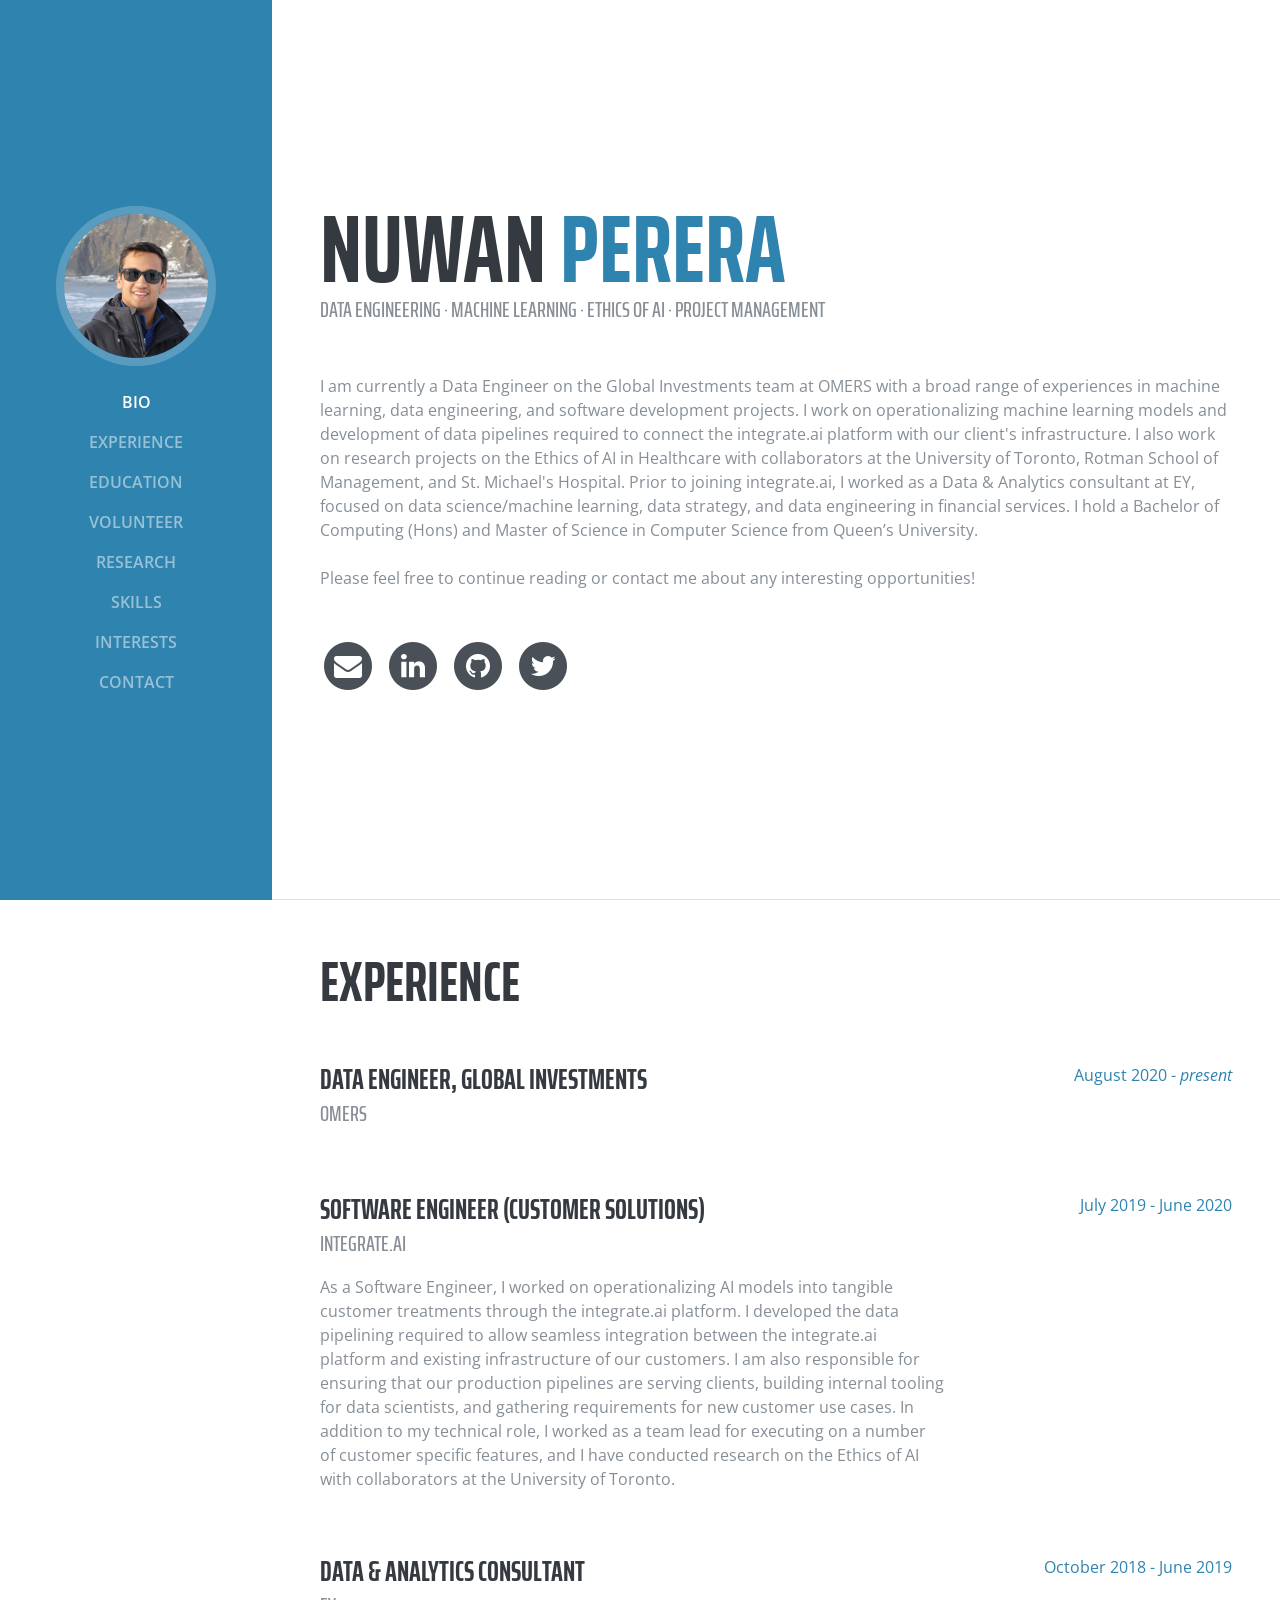
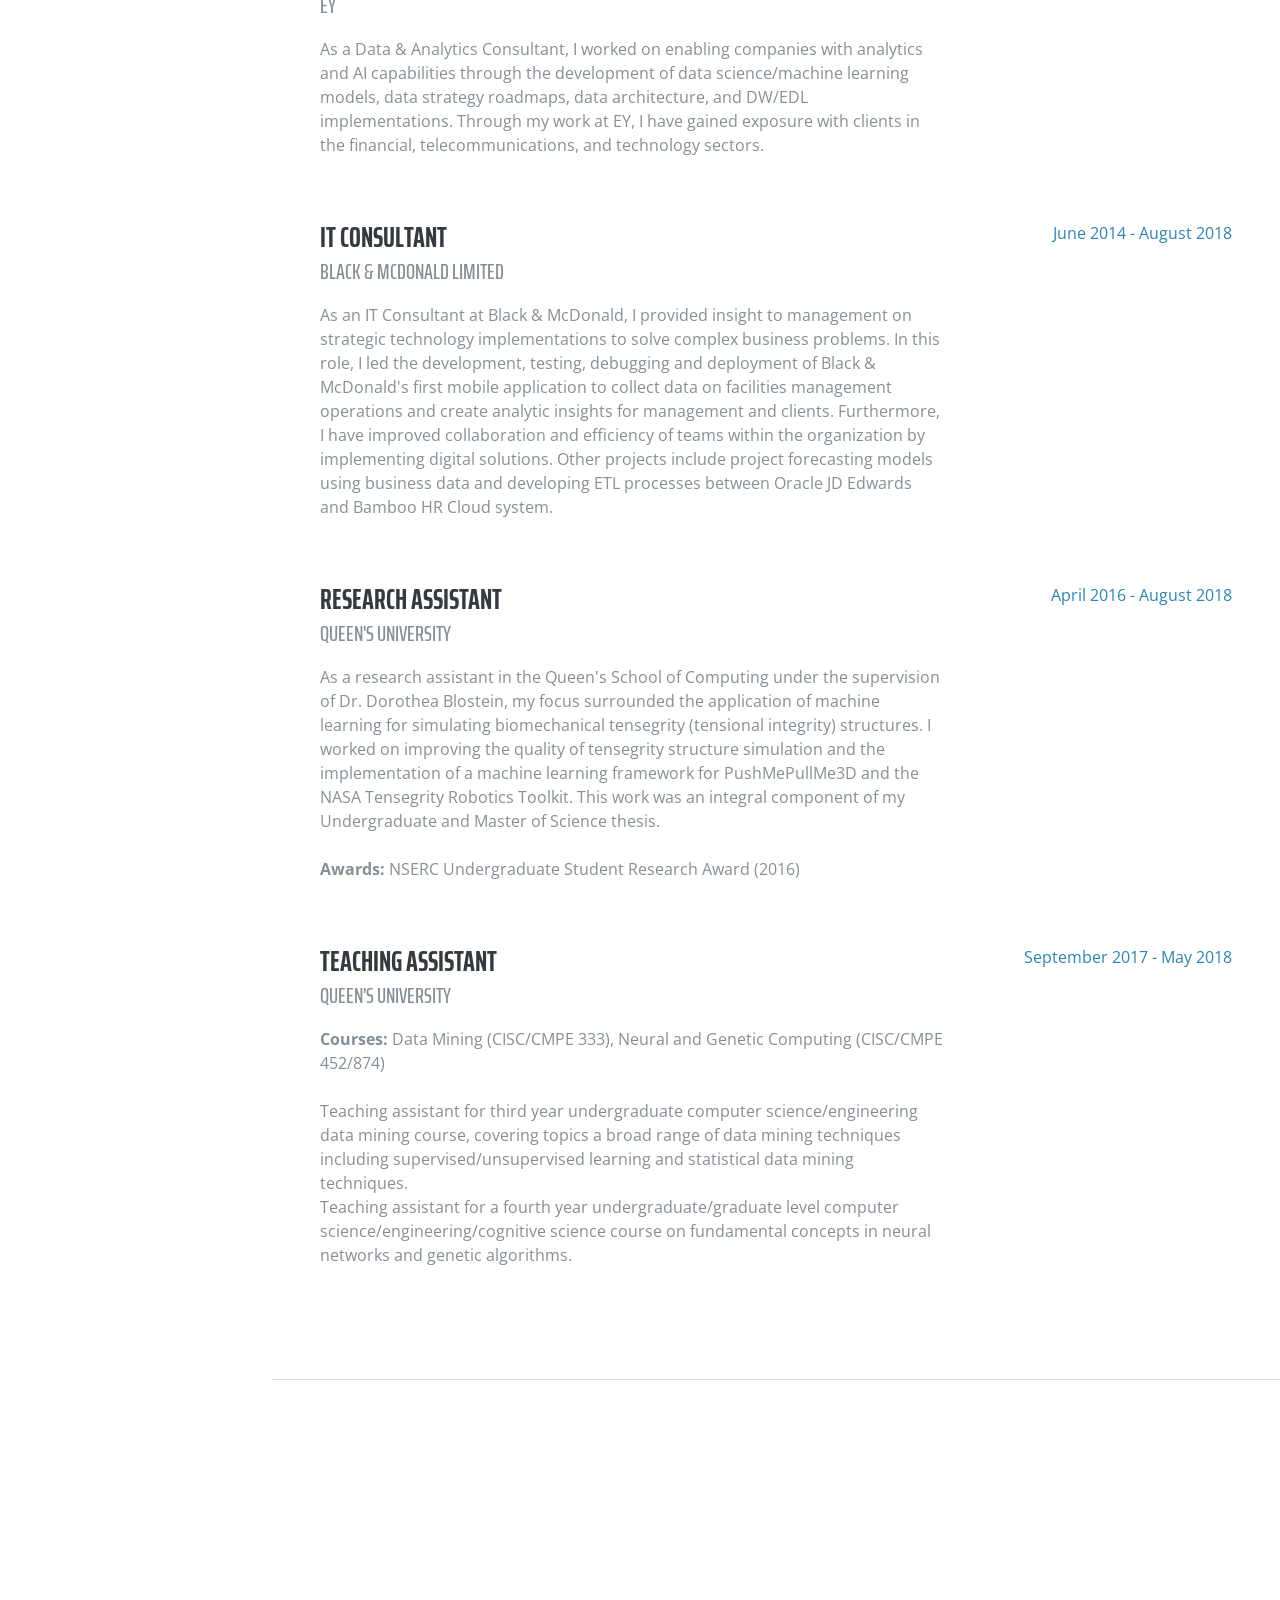
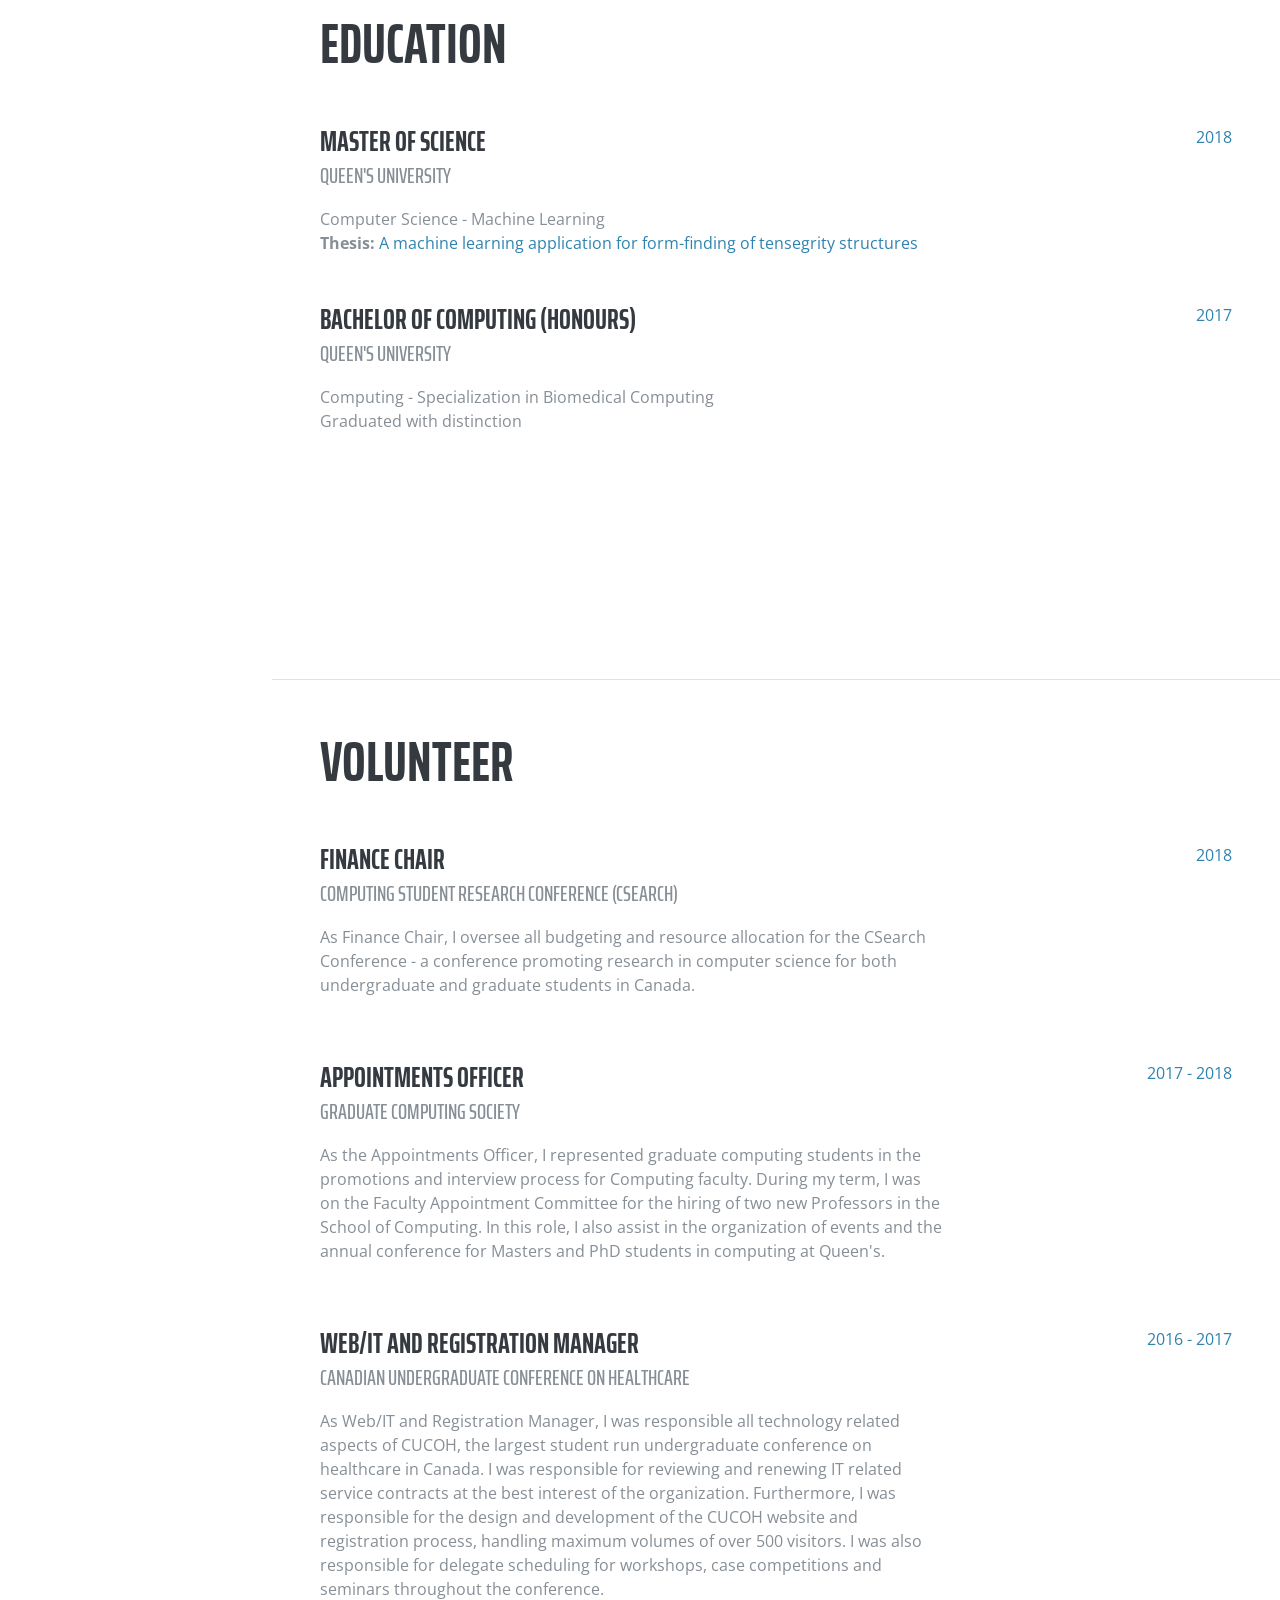
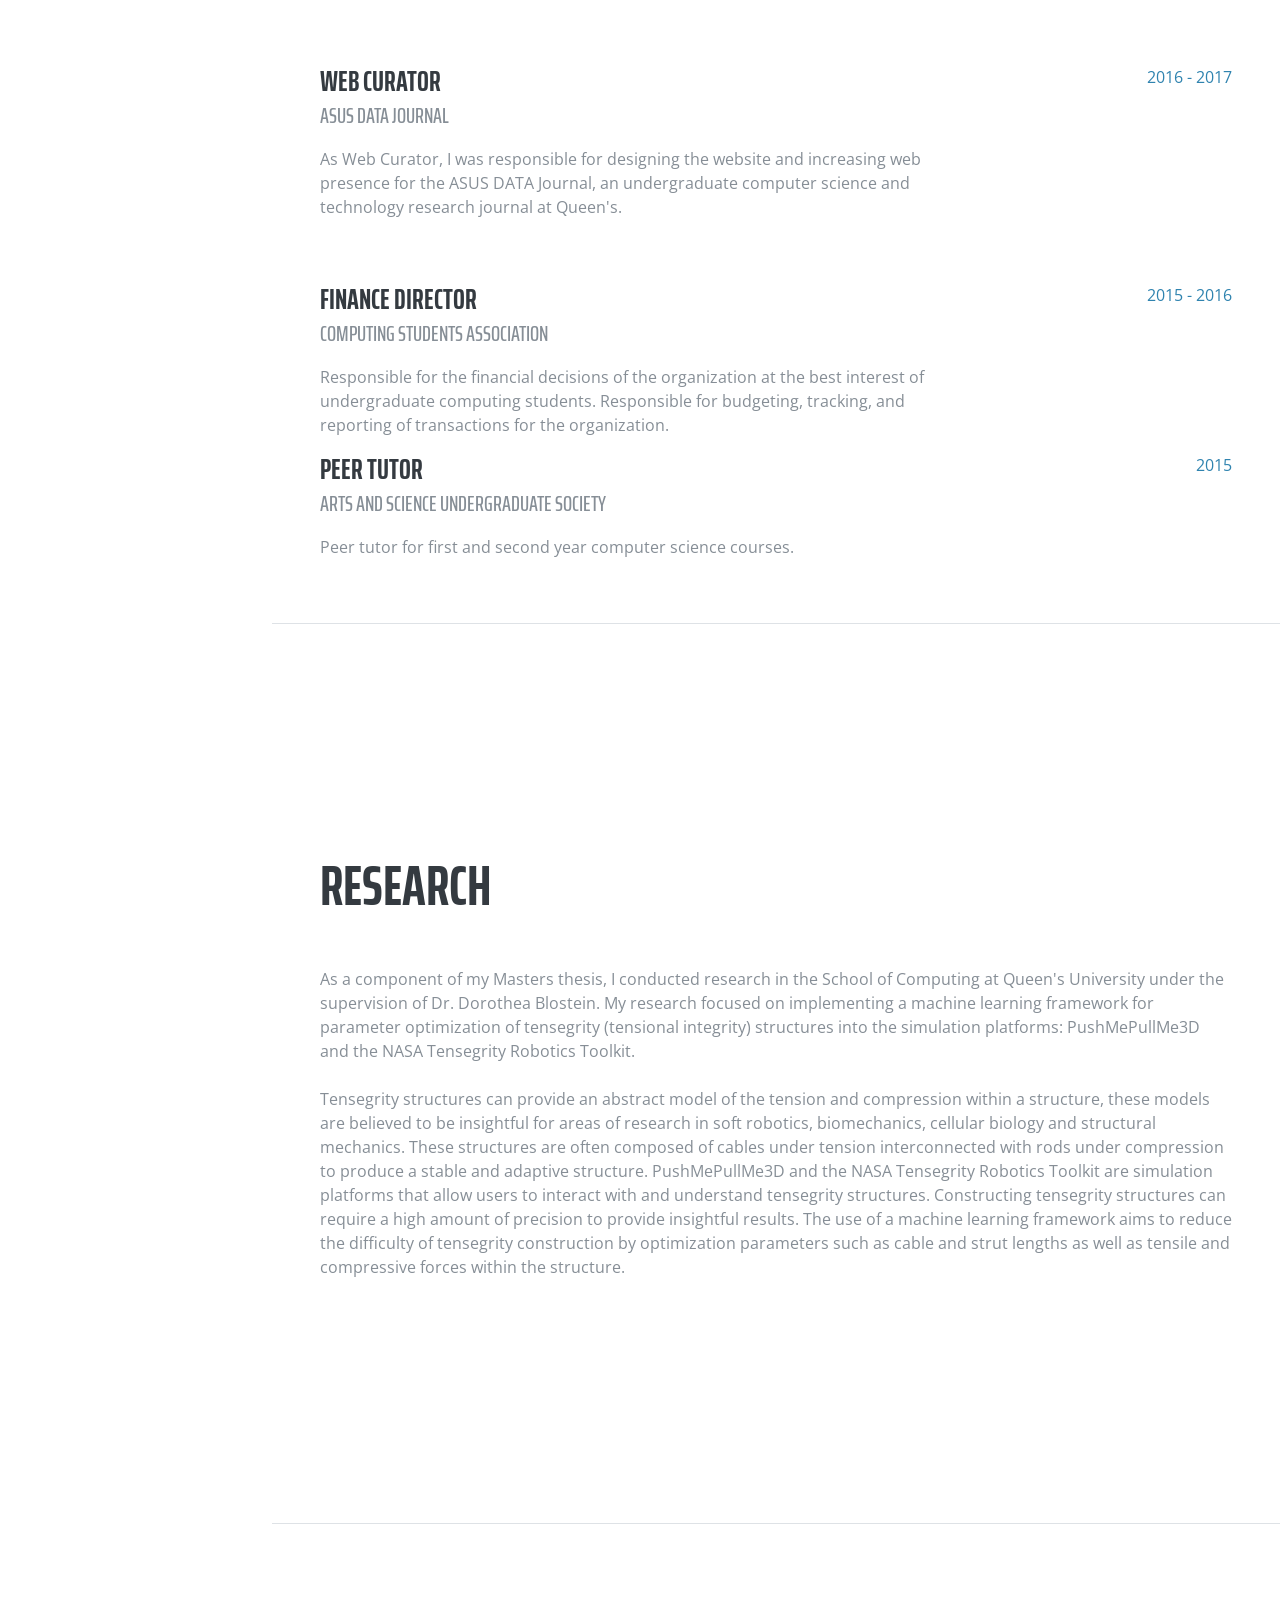
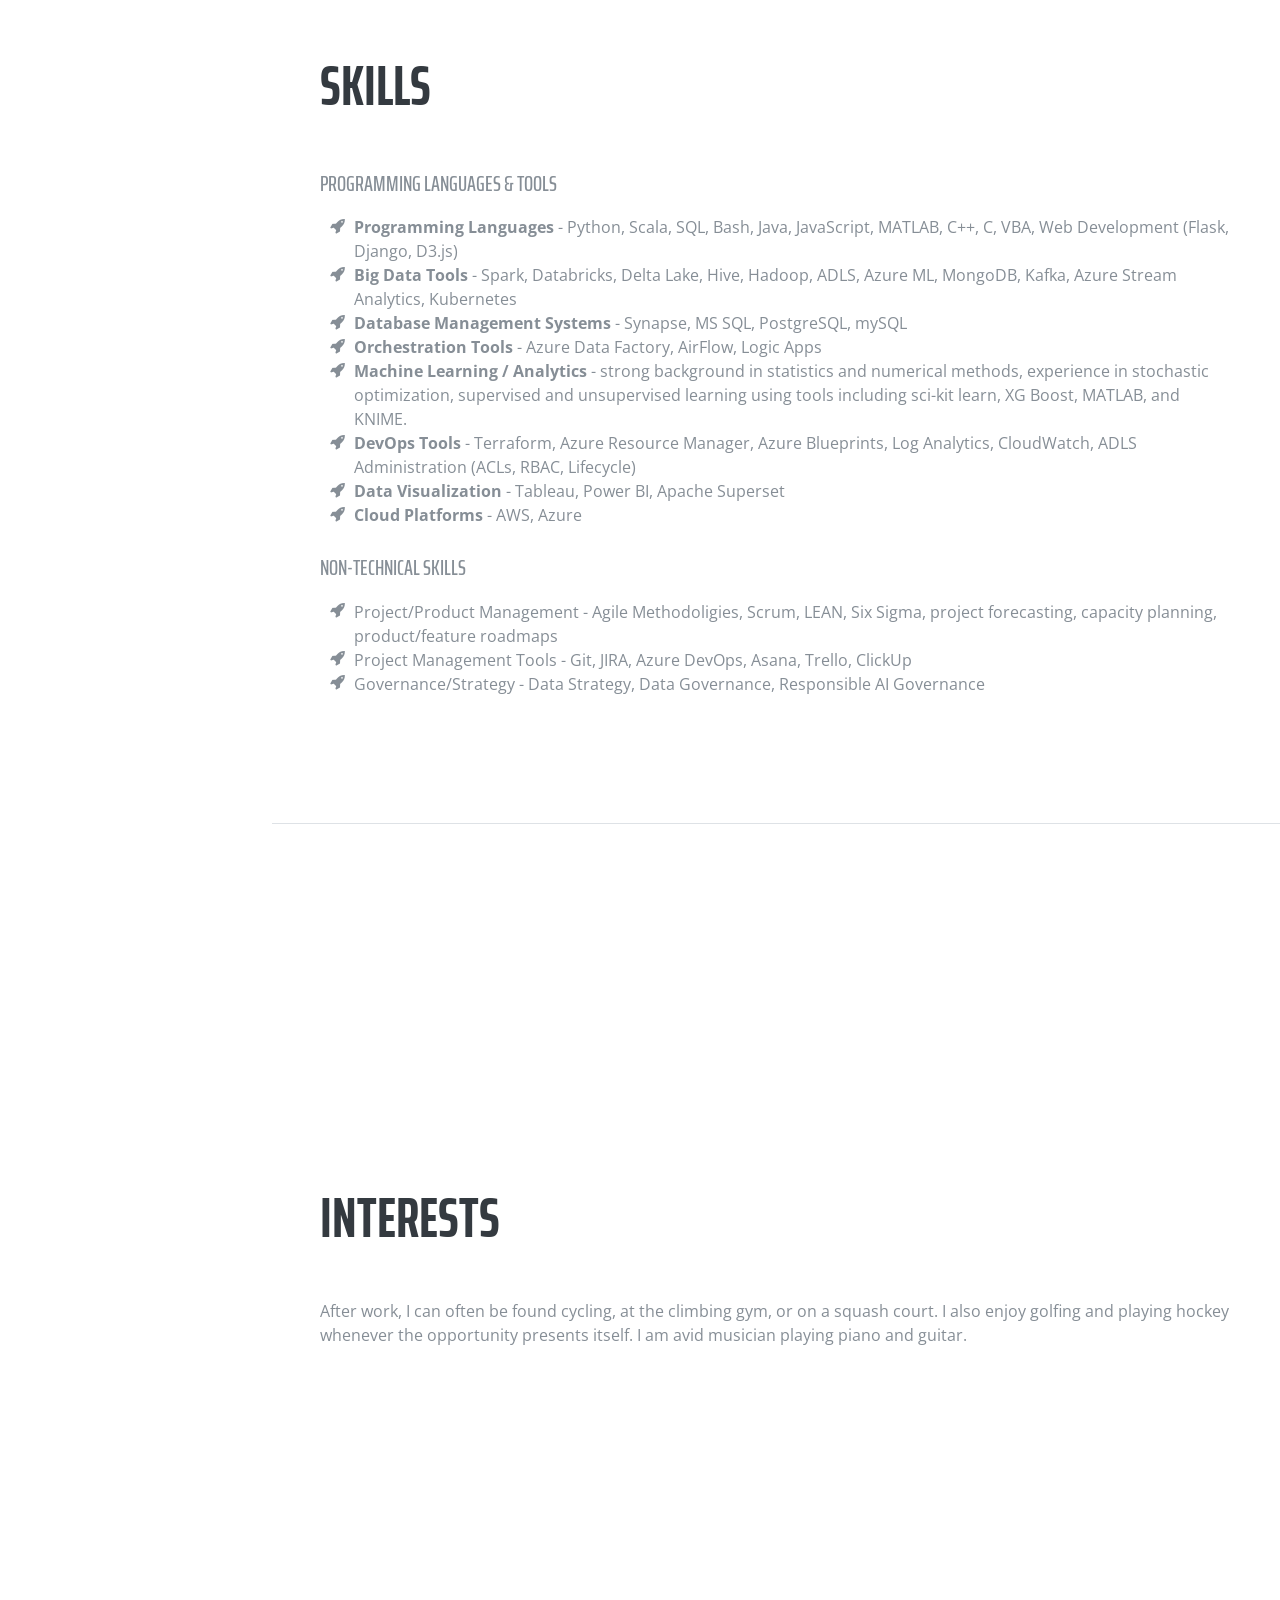
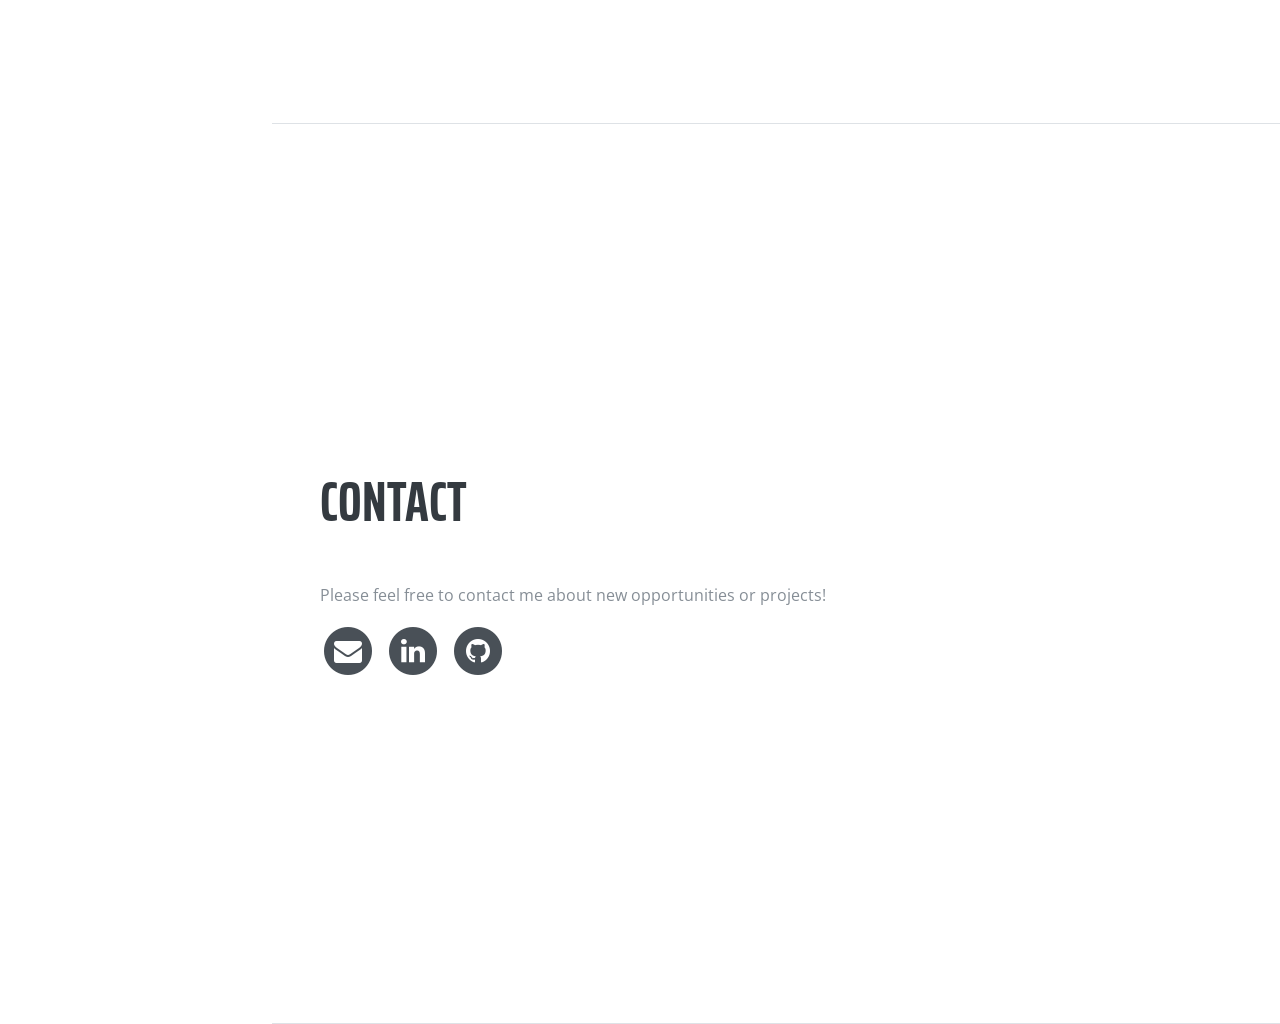
==== index.html @ 545b98fb "Refresh" ====
<!DOCTYPE html>
<html lang="en">

  <head>

    <meta charset="utf-8">
    <meta name="viewport" content="width=device-width, initial-scale=1, shrink-to-fit=no">
    <meta name="description" content="">
    <meta name="author" content="">

    <title>Nuwan Perera</title>

    <!-- Bootstrap core CSS -->
    <link href="vendor/bootstrap/css/bootstrap.min.css" rel="stylesheet">

    <!-- Custom fonts for this template -->
    <link href="https://fonts.googleapis.com/css?family=Saira+Extra+Condensed:100,200,300,400,500,600,700,800,900" rel="stylesheet">
    <link href="https://fonts.googleapis.com/css?family=Open+Sans:300,300i,400,400i,600,600i,700,700i,800,800i" rel="stylesheet">
    <link href="vendor/font-awesome/css/font-awesome.min.css" rel="stylesheet">
    <link href="vendor/devicons/css/devicons.min.css" rel="stylesheet">
    <link href="vendor/simple-line-icons/css/simple-line-icons.css" rel="stylesheet">

    <!-- Custom styles for this template -->
    <link href="css/resume.min.css" rel="stylesheet">

  </head>

  <body id="page-top">

    <nav class="navbar navbar-expand-lg navbar-dark bg-primary fixed-top" id="sideNav">
      <a class="navbar-brand js-scroll-trigger" href="#page-top">
        <span class="d-block d-lg-none">Nuwan Perera</span>
        <span class="d-none d-lg-block">
          <img class="img-fluid img-profile rounded-circle mx-auto mb-2" src="img/profile.jpg" alt="">
        </span>
      </a>
      <button class="navbar-toggler" type="button" data-toggle="collapse" data-target="#navbarSupportedContent" aria-controls="navbarSupportedContent" aria-expanded="false" aria-label="Toggle navigation">
        <span class="navbar-toggler-icon"></span>
      </button>
      <div class="collapse navbar-collapse" id="navbarSupportedContent">
        <ul class="navbar-nav">
          <li class="nav-item">
            <a class="nav-link js-scroll-trigger" href="#about">Bio</a>
          </li>
          <li class="nav-item">
            <a class="nav-link js-scroll-trigger" href="#experience">Experience</a>
          </li>
		  <li class="nav-item">
            <a class="nav-link js-scroll-trigger" href="#education">Education</a>
          </li>
		  <li class="nav-item">
            <a class="nav-link js-scroll-trigger" href="#volunteer">Volunteer</a>
          </li>
		  <li class="nav-item">
            <a class="nav-link js-scroll-trigger" href="#research">Research</a>
          </li>
          <li class="nav-item">
            <a class="nav-link js-scroll-trigger" href="#skills">Skills</a>
          </li>
          <li class="nav-item">
            <a class="nav-link js-scroll-trigger" href="#interests">Interests</a>
          </li>
		  <!--<li class="nav-item">
            <a class="nav-link js-scroll-trigger" href="#portfolio">Portfolio</a>
          </li> !-->
		  <li class="nav-item">
            <a class="nav-link js-scroll-trigger" href="#contact">Contact</a>
          </li>
        </ul>
      </div>
    </nav>

    <div class="container-fluid p-0">

      <section class="resume-section p-3 p-lg-5 d-flex d-column" id="about">
        <div class="my-auto">
          <h1 class="mb-0">Nuwan
            <span class="text-primary">Perera</span>
          </h1>
          <div class="subheading mb-5">Data Engineering · Machine Learning · Ethics of AI · Project Management
          </div>
          <p class="mb-5">I am currently a Data Engineer on the Global Investments team at OMERS with a broad range of experiences in machine learning, data engineering, and software development projects. 
      I work on operationalizing machine learning models and development of data pipelines required to connect the integrate.ai platform with our client's infrastructure.
      I also work on research projects on the Ethics of AI in Healthcare with collaborators at the University of Toronto, Rotman School of Management, and St. Michael's Hospital.
		  Prior to joining integrate.ai, I worked as a Data & Analytics consultant at EY, focused on data science/machine learning, data strategy, 
		  and data engineering in financial services.  I hold a Bachelor of Computing (Hons) and Master of Science in Computer Science from Queen’s University.
		  <br><br>Please feel free to continue reading or contact me about any interesting opportunities!</p>
          <ul class="list-inline list-social-icons mb-0">
            <li class="list-inline-item">
              <a href="mailto:nuwan.perera@queensu.ca">
                <span class="fa-stack fa-lg">
                  <i class="fa fa-circle fa-stack-2x"></i>
                  <i class="fa fa-envelope fa-stack-1x fa-inverse"></i>
                </span>
              </a>
            </li>
            <li class="list-inline-item">
              <a href="https://www.linkedin.com/in/pereranuwan/">
                <span class="fa-stack fa-lg">
                  <i class="fa fa-circle fa-stack-2x"></i>
                  <i class="fa fa-linkedin fa-stack-1x fa-inverse"></i>
                </span>
              </a>
            </li>
            <li class="list-inline-item">
              <a href="http://www.github.com/nuwanperera">
                <span class="fa-stack fa-lg">
                  <i class="fa fa-circle fa-stack-2x"></i>
                  <i class="fa fa-github fa-stack-1x fa-inverse"></i>
                </span>
              </a>
            </li>
            <li class="list-inline-item">
              <a href="https://mobile.twitter.com/Nuwan_Perera_">
                <span class="fa-stack fa-lg">
                  <i class="fa fa-circle fa-stack-2x"></i>
                  <i class="fa fa-twitter fa-stack-1x fa-inverse"></i>
                </span>
              </a>
            </li>
          </ul>
        </div>
      </section>

	  
      <section class="resume-section p-3 p-lg-5 d-flex flex-column" id="experience">
        <div class="my-auto">
          <h2 class="mb-5">Experience</h2>

          <div class="resume-item d-flex flex-column flex-md-row mb-5">
            <div class="resume-content mr-auto">
              <h3 class="mb-0">Data Engineer, Global Investments</h3>
              <div class="subheading mb-3">OMERS</div>
              <p></p>
            </div>
            <div class="resume-date text-md-right">
              <span class="text-primary">August 2020 - <i>present</i></span>
            </div>
          </div>


          <div class="resume-item d-flex flex-column flex-md-row mb-5">
            <div class="resume-content mr-auto">
              <h3 class="mb-0">Software Engineer (Customer Solutions)</h3>
              <div class="subheading mb-3">integrate.ai</div>
              <p>As a Software Engineer, I worked on operationalizing AI models into tangible customer treatments through the integrate.ai platform. 
        I developed the data pipelining required to allow seamless integration between the integrate.ai platform and existing infrastructure of our customers. I am also responsible for ensuring that our production pipelines are serving clients,
        building internal tooling for data scientists, and gathering requirements for new customer use cases. In addition to my technical role, I worked as a team lead for executing on a number of customer specific features, and I have conducted research on the Ethics of AI with collaborators at the University of Toronto.</p>
            </div>
            <div class="resume-date text-md-right">
              <span class="text-primary">July 2019 - June 2020</span>
            </div>
          </div>
		  
		  <div class="resume-item d-flex flex-column flex-md-row mb-5">
            <div class="resume-content mr-auto">
              <h3 class="mb-0">Data & Analytics Consultant</h3>
              <div class="subheading mb-3">EY</div>
              <p>As a Data & Analytics Consultant, I worked on enabling companies with analytics and AI capabilities through the development of data science/machine learning models,
				data strategy roadmaps, data architecture, and DW/EDL implementations. Through my work at EY, I have gained exposure with clients in the financial, telecommunications, and technology sectors. 
				</p>
            </div>
            <div class="resume-date text-md-right">
              <span class="text-primary">October 2018 - June 2019</span>
            </div>
          </div>
		  <div class="resume-item d-flex flex-column flex-md-row mb-5">
            <div class="resume-content mr-auto">
              <h3 class="mb-0">IT Consultant</h3>
              <div class="subheading mb-3">Black & McDonald Limited</div>
              <p>As an IT Consultant at Black & McDonald, I provided insight to management on strategic technology implementations to solve complex business problems. In this role, I led the development, testing, debugging and deployment
				of Black & McDonald's first mobile application to collect data on facilities management operations and create analytic insights for management and clients. Furthermore, I have improved collaboration and efficiency of teams within the organization
					by implementing digital solutions. Other projects include project forecasting models using business data and developing ETL processes between Oracle JD Edwards and Bamboo HR Cloud system.  
					</p>
            </div>
            <div class="resume-date text-md-right">
              <span class="text-primary">June 2014 - August 2018</span>
            </div>
          </div>

          <div class="resume-item d-flex flex-column flex-md-row mb-5">
            <div class="resume-content mr-auto">
              <h3 class="mb-0">Research Assistant</h3>
              <div class="subheading mb-3">Queen's University</div>
              <p>As a research assistant in the Queen's School of Computing under the supervision of Dr. Dorothea Blostein, my focus surrounded the application of machine learning for simulating biomechanical tensegrity (tensional integrity)
			  structures. I worked on improving the quality of tensegrity structure simulation and the implementation of a machine learning framework for PushMePullMe3D and the NASA Tensegrity Robotics Toolkit. This work was an integral component of my
			  Undergraduate and Master of Science thesis.<br><br>
			  <b>Awards:</b> NSERC Undergraduate Student Research Award (2016)</p>
            </div>
            <div class="resume-date text-md-right">
              <span class="text-primary">April 2016 - August 2018</span>
            </div>
          </div>

          <div class="resume-item d-flex flex-column flex-md-row mb-5">
            <div class="resume-content mr-auto">
              <h3 class="mb-0">Teaching Assistant</h3>
              <div class="subheading mb-3">Queen's University</div>
              <p><b>Courses:</b> Data Mining (CISC/CMPE 333), Neural and Genetic Computing (CISC/CMPE 452/874)<br><br>
			  Teaching assistant for third year undergraduate computer science/engineering data mining course, covering topics a broad range of data mining techniques including supervised/unsupervised learning and statistical data mining techniques. <br>
			  Teaching assistant for a fourth year undergraduate/graduate level computer science/engineering/cognitive science course on fundamental concepts in neural networks and genetic algorithms.</p>
            </div>
            <div class="resume-date text-md-right">
              <span class="text-primary">September 2017 - May 2018</span>
            </div>
          </div>
        </div>
		</section>
		
		<section class="resume-section p-3 p-lg-5 d-flex flex-column" id="education">
        <div class="my-auto">
          <h2 class="mb-5">Education</h2>

          <div class="resume-item d-flex flex-column flex-md-row mb-5">
            <div class="resume-content mr-auto">
              <h3 class="mb-0">Master of Science</h3>
              <div class="subheading mb-3">Queen's University</div>
              <div>Computer Science - Machine Learning <br>
			  <b>Thesis: </b> <a href="https://qspace.library.queensu.ca/handle/1974/24485">A machine learning application for form-finding of tensegrity structures</a></div>
              
            </div>
            <div class="resume-date text-md-right">
              <span class="text-primary">2018</span>
            </div>
          </div>

          <div class="resume-item d-flex flex-column flex-md-row">
            <div class="resume-content mr-auto">
              <h3 class="mb-0">Bachelor of Computing (Honours)</h3>
              <div class="subheading mb-3">Queen's University</div>
              <p>Computing - Specialization in Biomedical Computing<br> Graduated with distinction</p>
            </div>
            <div class="resume-date text-md-right">
              <span class="text-primary">2017</span>
            </div>
          </div>

        </div>
      </section>
		
		<section class="resume-section p-3 p-lg-5 d-flex flex-column" id="volunteer">
        <div class="my-auto">
          <h2 class="mb-5">Volunteer</h2>
		  
		  <div class="resume-item d-flex flex-column flex-md-row mb-5">
            <div class="resume-content mr-auto">
              <h3 class="mb-0">Finance Chair</h3>
              <div class="subheading mb-3">Computing Student Research Conference (CSearch)</div>
              <p>As Finance Chair, I oversee all budgeting and resource allocation for the CSearch Conference - a conference promoting research in computer science for both undergraduate and graduate students in Canada.</p>
            </div>
            <div class="resume-date text-md-right">
              <span class="text-primary">2018</span>
            </div>
          </div>

          <div class="resume-item d-flex flex-column flex-md-row mb-5">
            <div class="resume-content mr-auto">
              <h3 class="mb-0">Appointments Officer</h3>
              <div class="subheading mb-3">Graduate Computing Society</div>
              <p>As the Appointments Officer, I represented graduate computing students in the promotions and interview process for Computing faculty. During my term, I was on the Faculty Appointment Committee for the hiring of two new Professors in the School of Computing. In this role, I also assist in the organization of events and the annual conference for
			  Masters and PhD students in computing at Queen's.</p>
            </div>
            <div class="resume-date text-md-right">
              <span class="text-primary">2017 - 2018</span>
            </div>
          </div>

          <div class="resume-item d-flex flex-column flex-md-row mb-5">
            <div class="resume-content mr-auto">
              <h3 class="mb-0">Web/IT and Registration Manager</h3>
              <div class="subheading mb-3">Canadian Undergraduate Conference on Healthcare</div>
              <p>As Web/IT and Registration Manager, I was responsible all technology related aspects of CUCOH, the largest student run undergraduate conference on healthcare in Canada. I was responsible for reviewing and renewing IT related service contracts at the best interest of the organization.
			  Furthermore, I was responsible for the design and development of the CUCOH website and registration process, handling maximum volumes of over 500 visitors. I was also responsible for delegate scheduling for workshops, case competitions and seminars throughout
			  the conference.</p>
            </div>
            <div class="resume-date text-md-right">
              <span class="text-primary">2016 - 2017</span>
            </div>
          </div>

          <div class="resume-item d-flex flex-column flex-md-row mb-5">
            <div class="resume-content mr-auto">
              <h3 class="mb-0">Web Curator</h3>
              <div class="subheading mb-3">ASUS DATA Journal</div>
              <p>As Web Curator, I was responsible for designing the website and increasing web presence for the ASUS DATA Journal, an undergraduate computer science and technology research journal at Queen's. </p>
            </div>
            <div class="resume-date text-md-right">
              <span class="text-primary">2016 - 2017</span>
            </div>
          </div>
		  
		  <div class="resume-item d-flex flex-column flex-md-row">
            <div class="resume-content mr-auto">
              <h3 class="mb-0">Finance Director</h3>
              <div class="subheading mb-3">Computing Students Association</div>
              <p>Responsible for the financial decisions of the organization at the best interest of undergraduate computing students. Responsible for budgeting, tracking, and reporting of transactions for the organization.</p>
            </div>
            <div class="resume-date text-md-right">
              <span class="text-primary">2015 - 2016</span>
            </div>
          </div>

          <div class="resume-item d-flex flex-column flex-md-row">
            <div class="resume-content mr-auto">
              <h3 class="mb-0">Peer Tutor</h3>
              <div class="subheading mb-3">Arts and Science Undergraduate Society</div>
              <p>Peer tutor for first and second year computer science courses.</p>
            </div>
            <div class="resume-date text-md-right">
              <span class="text-primary">2015</span>
            </div>
          </div>
        </div>

      </section>

	  <section class="resume-section p-3 p-lg-5 d-flex flex-column" id="research">
        <div class="my-auto">
          <h2 class="mb-5">Research</h2>
          <p> As a component of my Masters thesis, I conducted research in the School of Computing at Queen's University under the supervision of Dr. Dorothea Blostein.
		  My research focused on implementing a machine learning framework for parameter optimization of tensegrity (tensional integrity) structures into the simulation platforms: PushMePullMe3D and the NASA Tensegrity Robotics Toolkit. 
		  <br><br>Tensegrity structures can provide an abstract model of the tension and compression within a structure, these models are believed to be insightful for areas of research in soft robotics, biomechanics, cellular biology and structural mechanics.
		  These structures are often composed of cables under tension interconnected with rods under compression to produce a stable and adaptive structure.
		  PushMePullMe3D and the NASA Tensegrity Robotics Toolkit are simulation platforms that allow users to interact with and understand tensegrity structures. Constructing tensegrity structures can require a high amount of precision to provide insightful results.
		  The use of a machine learning framework aims to reduce the difficulty of tensegrity construction by optimization parameters such as cable and strut lengths as well as tensile and compressive forces within the structure.
		  </p>
        </div>
      </section>
	  
      <section class="resume-section p-3 p-lg-5 d-flex flex-column" id="skills">
        <div class="my-auto">
          <h2 class="mb-5">Skills</h2>

          <div class="subheading mb-3">Programming Languages &amp; Tools</div>
          <ul class="fa-ul mb-0">
            <li>
              <i class="fa-li fa fa-rocket"></i>
              <b>Programming Languages</b> - Python, Scala, SQL, Bash, Java, JavaScript, MATLAB, C++, C, VBA, Web Development (Flask, Django, D3.js)
            </li>
            <li>
              <i class="fa-li fa fa-rocket"></i>
              <b>Big Data Tools</b> - Spark, Databricks, Delta Lake, Hive, Hadoop, ADLS, Azure ML, MongoDB, Kafka, Azure Stream Analytics, Kubernetes
            </li>
            <li>
              <i class="fa-li fa fa-rocket"></i>
              <b>Database Management Systems</b> - Synapse, MS SQL, PostgreSQL, mySQL 
            </li>
            <li>
              <i class="fa-li fa fa-rocket"></i>
              <b>Orchestration Tools</b> - Azure Data Factory, AirFlow, Logic Apps
            </li>
            <li>
              <i class="fa-li fa fa-rocket"></i>
              <b>Machine Learning / Analytics</b> - strong background in statistics and numerical methods, experience in stochastic optimization, supervised and unsupervised learning using tools including sci-kit learn, XG Boost, MATLAB, and KNIME. 
            </li>
            <li>
              <i class="fa-li fa fa-rocket"></i>
              <b>DevOps Tools</b> - Terraform, Azure Resource Manager, Azure Blueprints, Log Analytics, CloudWatch, ADLS Administration (ACLs, RBAC, Lifecycle)
            </li>
            <li>
              <i class="fa-li fa fa-rocket"></i>
              <b>Data Visualization</b> - Tableau, Power BI, Apache Superset
            </li>
            <li>
              <i class="fa-li fa fa-rocket"></i>
              <b>Cloud Platforms</b> - AWS, Azure
            </li>

          </ul>

<br>



          <div class="subheading mb-3">Non-technical Skills</div>
          <ul class="fa-ul mb-0">
            <li>
              <i class="fa-li fa fa-rocket"></i>
              Project/Product Management - Agile Methodoligies, Scrum, LEAN, Six Sigma, project forecasting, capacity planning, product/feature roadmaps
            </li>
            <li>
              <i class="fa-li fa fa-rocket"></i>
              Project Management Tools - Git, JIRA, Azure DevOps, Asana, Trello, ClickUp
            </li>
            <li>
              <i class="fa-li fa fa-rocket"></i>
              Governance/Strategy - Data Strategy, Data Governance, Responsible AI Governance
            </li>
          </ul>
        </div>
      </section>

      <section class="resume-section p-3 p-lg-5 d-flex flex-column" id="interests">
        <div class="my-auto">
          <h2 class="mb-5">Interests</h2>
          <p> After work, I can often be found cycling, at the climbing gym, or on a squash court. I also enjoy golfing and playing hockey whenever the opportunity presents itself. I am avid musician playing piano and guitar.</p>
        </div>
      </section>

	  <section class="resume-section p-3 p-lg-5 d-flex flex-column" id="contact">
        <div class="my-auto">
          <h2 class="mb-5">Contact</h2>
          <p>Please feel free to contact me about new opportunities or projects!</p>
		   <ul class="list-inline list-social-icons mb-0">
            <li class="list-inline-item">
              <a href="#">
                <span class="fa-stack fa-lg">
                  <i class="fa fa-circle fa-stack-2x"></i>
                  <i class="fa fa-envelope fa-stack-1x fa-inverse"></i>
                </span>
              </a>
            </li>
            <li class="list-inline-item">
              <a href="https://www.linkedin.com/in/pereranuwan/">
                <span class="fa-stack fa-lg">
                  <i class="fa fa-circle fa-stack-2x"></i>
                  <i class="fa fa-linkedin fa-stack-1x fa-inverse"></i>
                </span>
              </a>
            </li>
            <li class="list-inline-item">
              <a href="http://www.github.com/nuwanperera">
                <span class="fa-stack fa-lg">
                  <i class="fa fa-circle fa-stack-2x"></i>
                  <i class="fa fa-github fa-stack-1x fa-inverse"></i>
                </span>
              </a>
            </li>
          </ul>
        </div>
      </section>
    </div>

    <!-- Bootstrap core JavaScript -->
    <script src="vendor/jquery/jquery.min.js"></script>
    <script src="vendor/bootstrap/js/bootstrap.bundle.min.js"></script>

    <!-- Plugin JavaScript -->
    <script src="vendor/jquery-easing/jquery.easing.min.js"></script>

    <!-- Custom scripts for this template -->
    <script src="js/resume.min.js"></script>

  </body>

</html>
---- vendor/devicons/css/devicons.min.css ----
/*!
 *  Devicons 1.8.0 made by Theodore Vorillas / http://vorillaz.com 
 */
@font-face{font-family:devicons;src:url(../fonts/devicons.eot?xqxft6);src:url(../fonts/devicons.eot?#iefixxqxft6) format("embedded-opentype"),url(../fonts/devicons.woff?xqxft6) format("woff"),url(../fonts/devicons.ttf?xqxft6) format("truetype"),url(../fonts/devicons.svg?xqxft6#devicons) format("svg");font-weight:400;font-style:normal}.devicons{font-family:devicons;speak:none;font-style:normal;font-weight:400;font-variant:normal;text-transform:none;line-height:1;-webkit-font-smoothing:antialiased;-moz-osx-font-smoothing:grayscale}.devicons-git:before{content:"\e602"}.devicons-git_compare:before{content:"\e628"}.devicons-git_branch:before{content:"\e625"}.devicons-git_commit:before{content:"\e629"}.devicons-git_pull_request:before{content:"\e626"}.devicons-git_merge:before{content:"\e627"}.devicons-bitbucket:before{content:"\e603"}.devicons-github_alt:before{content:"\e608"}.devicons-github_badge:before{content:"\e609"}.devicons-github:before{content:"\e60a"}.devicons-github_full:before{content:"\e617"}.devicons-java:before{content:"\e638"}.devicons-ruby:before{content:"\e639"}.devicons-scala:before{content:"\e637"}.devicons-python:before{content:"\e63c"}.devicons-go:before{content:"\e624"}.devicons-ruby_on_rails:before{content:"\e63b"}.devicons-django:before{content:"\e61d"}.devicons-markdown:before{content:"\e63e"}.devicons-php:before{content:"\e63d"}.devicons-mysql:before{content:"\e604"}.devicons-streamline:before{content:"\e605"}.devicons-database:before{content:"\e606"}.devicons-laravel:before{content:"\e63f"}.devicons-javascript:before{content:"\e64e"}.devicons-angular:before{content:"\e653"}.devicons-backbone:before{content:"\e652"}.devicons-coffeescript:before{content:"\e651"}.devicons-jquery:before{content:"\e650"}.devicons-modernizr:before{content:"\e620"}.devicons-jquery_ui:before{content:"\e654"}.devicons-ember:before{content:"\e61b"}.devicons-dojo:before{content:"\e61c"}.devicons-nodejs:before{content:"\e619"}.devicons-nodejs_small:before{content:"\e618"}.devicons-javascript_shield:before{content:"\e64f"}.devicons-bootstrap:before{content:"\e647"}.devicons-sass:before{content:"\e64b"}.devicons-css3_full:before{content:"\e64a"}.devicons-css3:before{content:"\e649"}.devicons-html5:before{content:"\e636"}.devicons-html5_multimedia:before{content:"\e632"}.devicons-html5_device_access:before{content:"\e633"}.devicons-html5_3d_effects:before{content:"\e635"}.devicons-html5_connectivity:before{content:"\e634"}.devicons-ghost_small:before{content:"\e614"}.devicons-ghost:before{content:"\e61f"}.devicons-magento:before{content:"\e640"}.devicons-joomla:before{content:"\e641"}.devicons-jekyll_small:before{content:"\e60d"}.devicons-drupal:before{content:"\e642"}.devicons-wordpress:before{content:"\e60b"}.devicons-grunt:before{content:"\e64c"}.devicons-bower:before{content:"\e64d"}.devicons-npm:before{content:"\e61e"}.devicons-yahoo_small:before{content:"\e62b"}.devicons-yahoo:before{content:"\e615"}.devicons-bing_small:before{content:"\e600"}.devicons-windows:before{content:"\e60f"}.devicons-linux:before{content:"\e612"}.devicons-ubuntu:before{content:"\e63a"}.devicons-android:before{content:"\e60e"}.devicons-apple:before{content:"\e611"}.devicons-appstore:before{content:"\e613"}.devicons-phonegap:before{content:"\e630"}.devicons-blackberry:before{content:"\e623"}.devicons-stackoverflow:before{content:"\e610"}.devicons-techcrunch:before{content:"\e62c"}.devicons-codrops:before{content:"\e62f"}.devicons-css_tricks:before{content:"\e601"}.devicons-smashing_magazine:before{content:"\e62d"}.devicons-netmagazine:before{content:"\e62e"}.devicons-codepen:before{content:"\e616"}.devicons-cssdeck:before{content:"\e62a"}.devicons-hackernews:before{content:"\e61a"}.devicons-dropbox:before{content:"\e607"}.devicons-google_drive:before{content:"\e631"}.devicons-visualstudio:before{content:"\e60c"}.devicons-unity_small:before{content:"\e621"}.devicons-raspberry_pi:before{content:"\e622"}.devicons-chrome:before{content:"\e643"}.devicons-ie:before{content:"\e644"}.devicons-firefox:before{content:"\e645"}.devicons-opera:before{content:"\e646"}.devicons-safari:before{content:"\e648"}.devicons-swift:before{content:"\e655"}.devicons-symfony:before{content:"\e656"}.devicons-symfony_badge:before{content:"\e657"}.devicons-less:before{content:"\e658"}.devicons-stylus:before{content:"\e659"}.devicons-trello:before{content:"\e65a"}.devicons-atlassian:before{content:"\e65b"}.devicons-jira:before{content:"\e65c"}.devicons-envato:before{content:"\e65d"}.devicons-snap_svg:before{content:"\e65e"}.devicons-raphael:before{content:"\e65f"}.devicons-google_analytics:before{content:"\e660"}.devicons-compass:before{content:"\e661"}.devicons-onedrive:before{content:"\e662"}.devicons-gulp:before{content:"\e663"}.devicons-atom:before{content:"\e664"}.devicons-cisco:before{content:"\e665"}.devicons-nancy:before{content:"\e666"}.devicons-clojure:before{content:"\e668"}.devicons-clojure_alt:before{content:"\e66a"}.devicons-perl:before{content:"\e669"}.devicons-celluloid:before{content:"\e66b"}.devicons-w3c:before{content:"\e66c"}.devicons-redis:before{content:"\e66d"}.devicons-postgresql:before{content:"\e66e"}.devicons-webplatform:before{content:"\e66f"}.devicons-jenkins:before{content:"\e667"}.devicons-requirejs:before{content:"\e670"}.devicons-opensource:before{content:"\e671"}.devicons-typo3:before{content:"\e672"}.devicons-uikit:before{content:"\e673"}.devicons-doctrine:before{content:"\e674"}.devicons-groovy:before{content:"\e675"}.devicons-nginx:before{content:"\e676"}.devicons-haskell:before{content:"\e677"}.devicons-zend:before{content:"\e678"}.devicons-gnu:before{content:"\e679"}.devicons-yeoman:before{content:"\e67a"}.devicons-heroku:before{content:"\e67b"}.devicons-debian:before{content:"\e67d"}.devicons-travis:before{content:"\e67e"}.devicons-dotnet:before{content:"\e67f"}.devicons-codeigniter:before{content:"\e680"}.devicons-javascript_badge:before{content:"\e681"}.devicons-yii:before{content:"\e682"}.devicons-msql_server:before{content:"\e67c"}.devicons-composer:before{content:"\e683"}.devicons-krakenjs_badge:before{content:"\e684"}.devicons-krakenjs:before{content:"\e685"}.devicons-mozilla:before{content:"\e686"}.devicons-firebase:before{content:"\e687"}.devicons-sizzlejs:before{content:"\e688"}.devicons-creativecommons:before{content:"\e689"}.devicons-creativecommons_badge:before{content:"\e68a"}.devicons-mitlicence:before{content:"\e68b"}.devicons-senchatouch:before{content:"\e68c"}.devicons-bugsense:before{content:"\e68d"}.devicons-extjs:before{content:"\e68e"}.devicons-mootools_badge:before{content:"\e68f"}.devicons-mootools:before{content:"\e690"}.devicons-ruby_rough:before{content:"\e691"}.devicons-komodo:before{content:"\e692"}.devicons-coda:before{content:"\e693"}.devicons-bintray:before{content:"\e694"}.devicons-terminal:before{content:"\e695"}.devicons-code:before{content:"\e696"}.devicons-responsive:before{content:"\e697"}.devicons-dart:before{content:"\e698"}.devicons-aptana:before{content:"\e699"}.devicons-mailchimp:before{content:"\e69a"}.devicons-netbeans:before{content:"\e69b"}.devicons-dreamweaver:before{content:"\e69c"}.devicons-brackets:before{content:"\e69d"}.devicons-eclipse:before{content:"\e69e"}.devicons-cloud9:before{content:"\e69f"}.devicons-scrum:before{content:"\e6a0"}.devicons-prolog:before{content:"\e6a1"}.devicons-terminal_badge:before{content:"\e6a2"}.devicons-code_badge:before{content:"\e6a3"}.devicons-mongodb:before{content:"\e6a4"}.devicons-meteor:before{content:"\e6a5"}.devicons-meteorfull:before{content:"\e6a6"}.devicons-fsharp:before{content:"\e6a7"}.devicons-rust:before{content:"\e6a8"}.devicons-ionic:before{content:"\e6a9"}.devicons-sublime:before{content:"\e6aa"}.devicons-appcelerator:before{content:"\e6ab"}.devicons-asterisk:before{content:"\e6ac"}.devicons-aws:before{content:"\e6ad"}.devicons-digital-ocean:before{content:"\e6ae"}.devicons-dlang:before{content:"\e6af"}.devicons-docker:before{content:"\e6b0"}.devicons-erlang:before{content:"\e6b1"}.devicons-google-cloud-platform:before{content:"\e6b2"}.devicons-grails:before{content:"\e6b3"}.devicons-illustrator:before{content:"\e6b4"}.devicons-intellij:before{content:"\e6b5"}.devicons-materializecss:before{content:"\e6b6"}.devicons-openshift:before{content:"\e6b7"}.devicons-photoshop:before{content:"\e6b8"}.devicons-rackspace:before{content:"\e6b9"}.devicons-react:before{content:"\e6ba"}.devicons-redhat:before{content:"\e6bb"}.devicons-scriptcs:before{content:"\e6bc"}.devicons-sqllite:before{content:"\e6c4"}.devicons-vim:before{content:"\e6c5"}
---- css/resume.min.css ----
/*!
 * Start Bootstrap - Resume v4.0.0-beta.2 (https://startbootstrap.com/template-overviews/resume)
 * Copyright 2013-2017 Start Bootstrap
 * Licensed under MIT (https://github.com/BlackrockDigital/startbootstrap-resume/blob/master/LICENSE)
 */body{font-family:'Open Sans',serif;padding-top:54px;color:#868e96}@media (min-width:992px){body{padding-top:0;padding-left:17rem}}h1,h2,h3,h4,h5,h6{font-family:'Saira Extra Condensed',serif;font-weight:700;text-transform:uppercase;color:#343a40}h1{font-size:6rem;line-height:5.5rem}h2{font-size:3.5rem}.subheading{text-transform:uppercase;font-weight:500;font-family:'Saira Extra Condensed',serif;font-size:1.35rem}.list-social-icons a{color:#495057}.list-social-icons a:hover{color:#2f83af}.list-social-icons a .fa-lg{font-size:1.75rem}.list-icons{font-size:3rem}.list-icons .list-inline-item i:hover{color:#2f83af}#sideNav .navbar-nav .nav-item .nav-link{font-weight:600;text-transform:uppercase}@media (min-width:992px){#sideNav{text-align:center;position:fixed;top:0;left:0;display:flex;flex-direction:column;width:17rem;height:100vh}#sideNav .navbar-brand{display:flex;margin:auto auto 0;padding:.5rem}#sideNav .navbar-brand .img-profile{max-width:10rem;max-height:10rem;border:.5rem solid rgba(255,255,255,.2)}#sideNav .navbar-collapse{display:flex;align-items:flex-start;flex-grow:0;width:100%;margin-bottom:auto}#sideNav .navbar-collapse .navbar-nav{flex-direction:column;width:100%}#sideNav .navbar-collapse .navbar-nav .nav-item{display:block}#sideNav .navbar-collapse .navbar-nav .nav-item .nav-link{display:block}}section.resume-section{border-bottom:1px solid #dee2e6;padding-top:5rem!important;padding-bottom:5rem!important}section.resume-section .resume-item .resume-date{min-width:none}@media (min-width:768px){section.resume-section{min-height:100vh}section.resume-section .resume-item .resume-date{min-width:18rem}}@media (min-width:992px){section.resume-section{padding-top:3rem!important;padding-bottom:3rem!important}}.bg-primary{background-color:#2f83af!important}.text-primary{color:#2f83af!important}a{color:#2f83af}a:active,a:focus,a:hover{color:#824027}
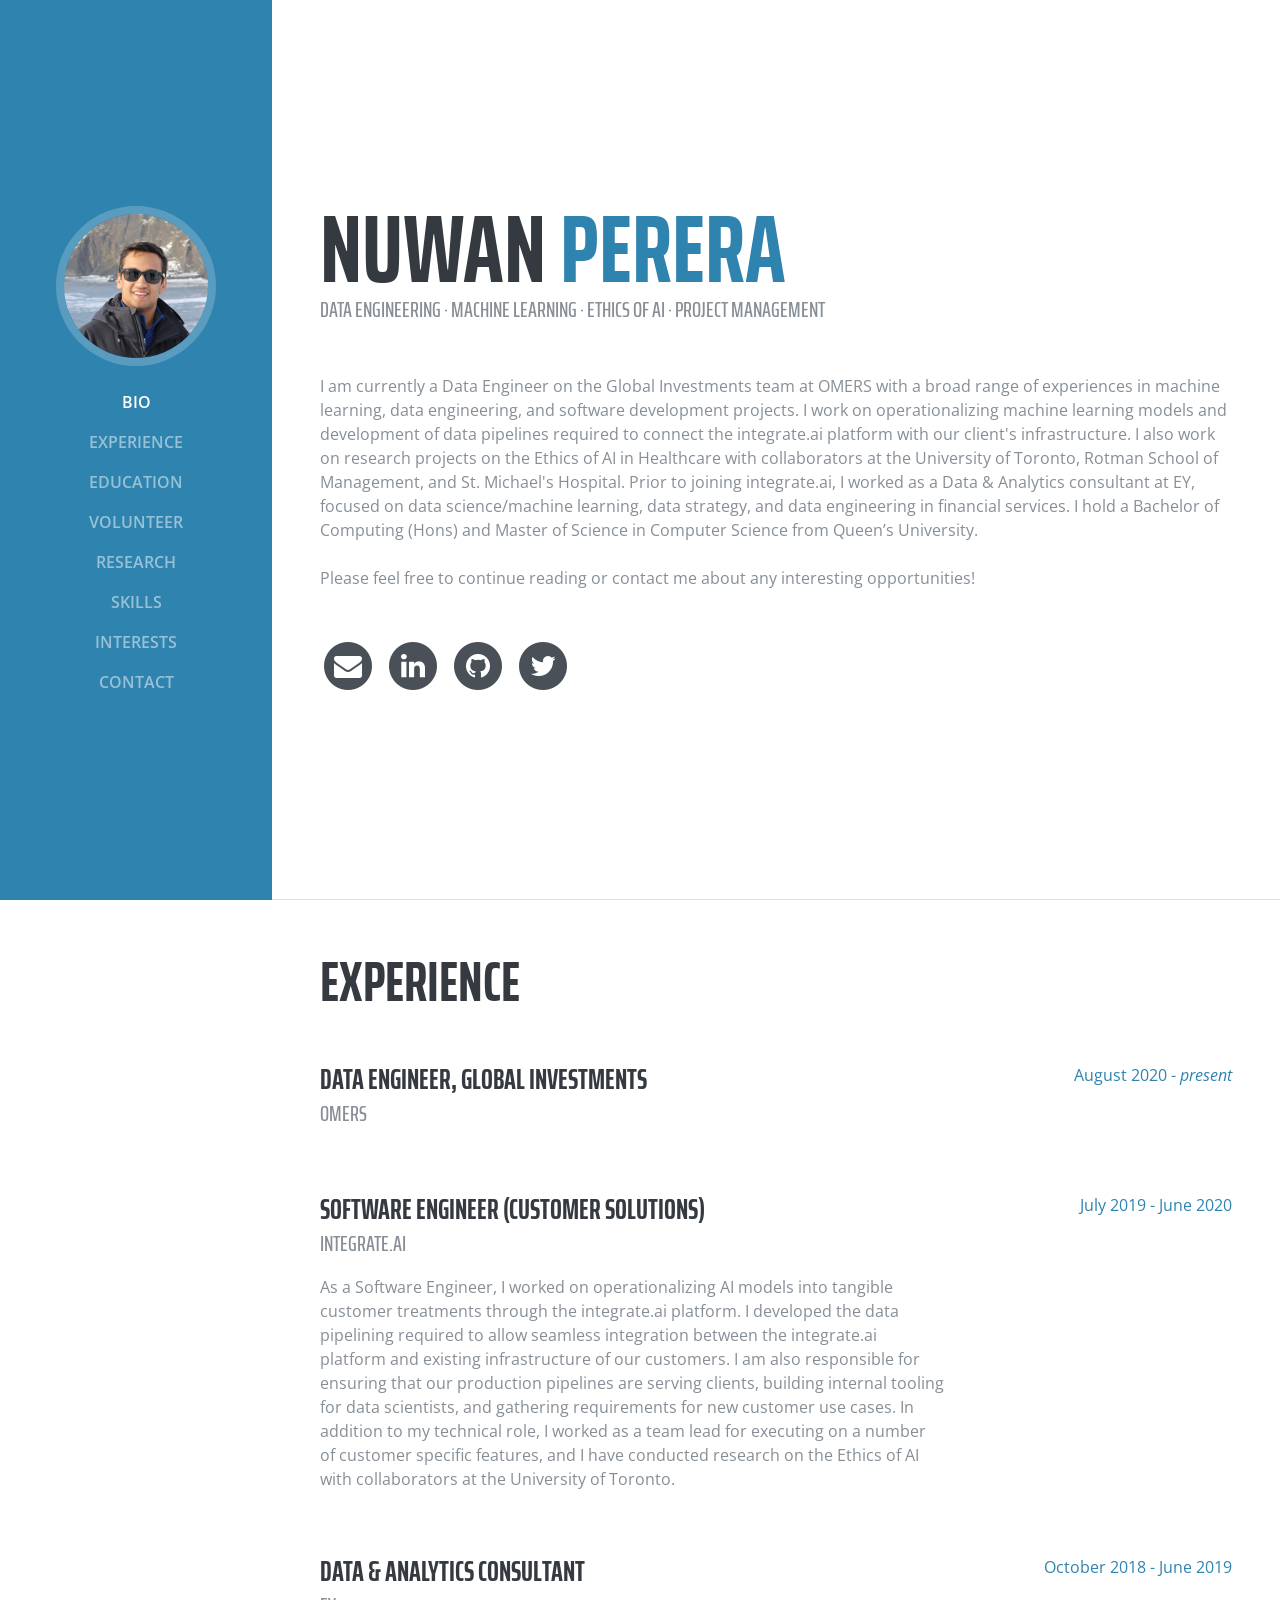
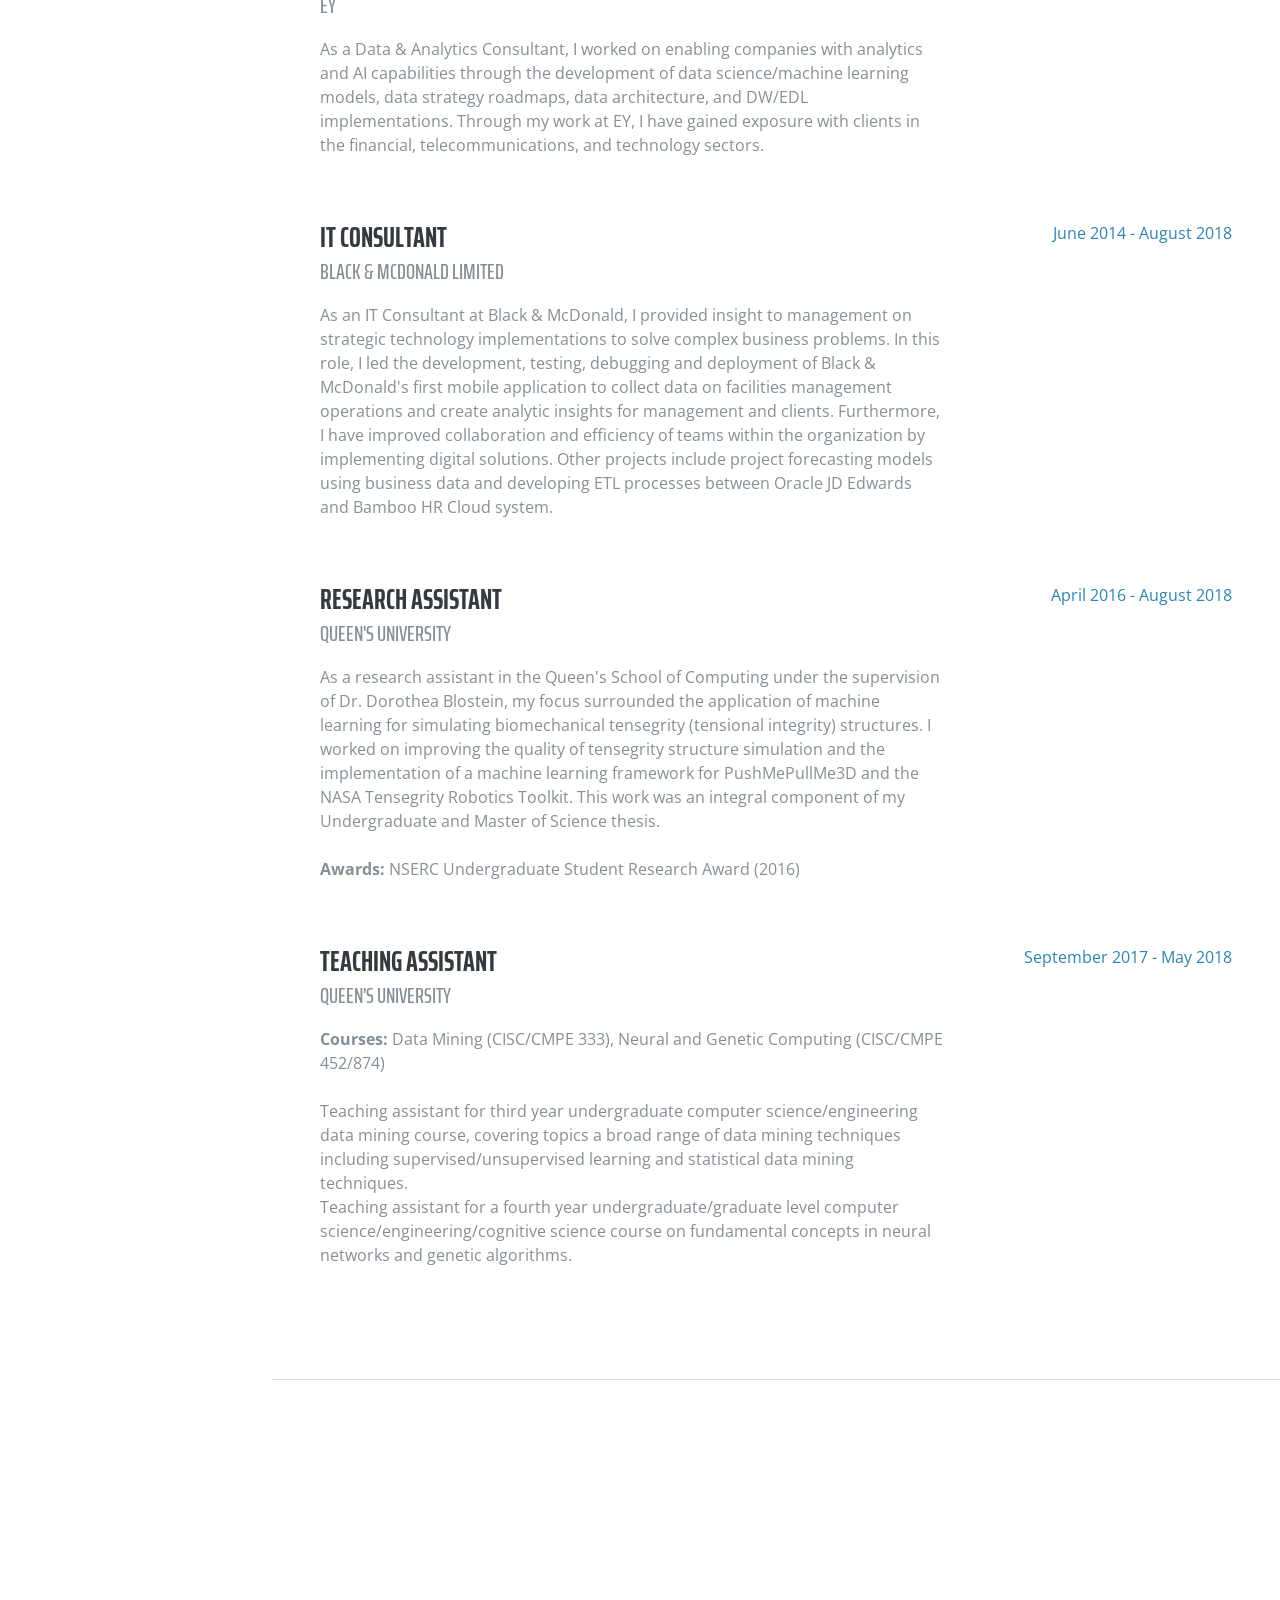
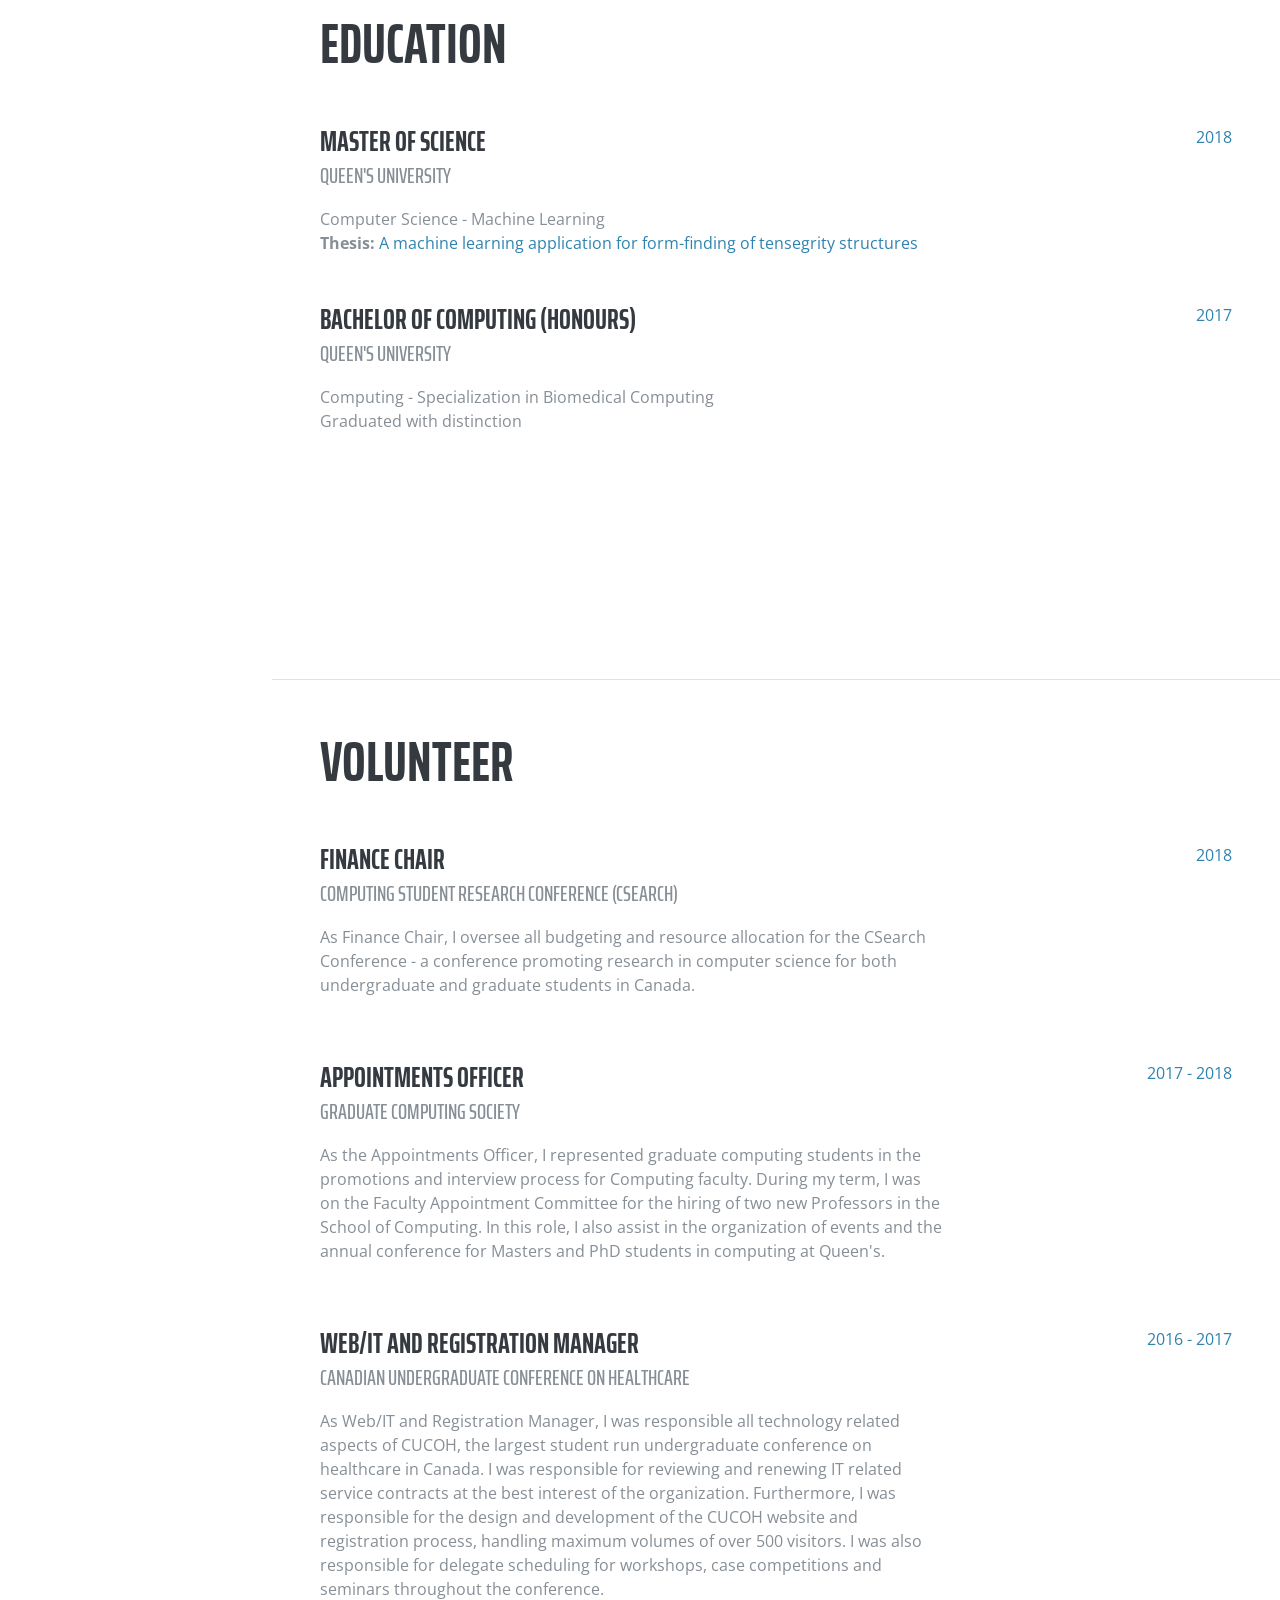
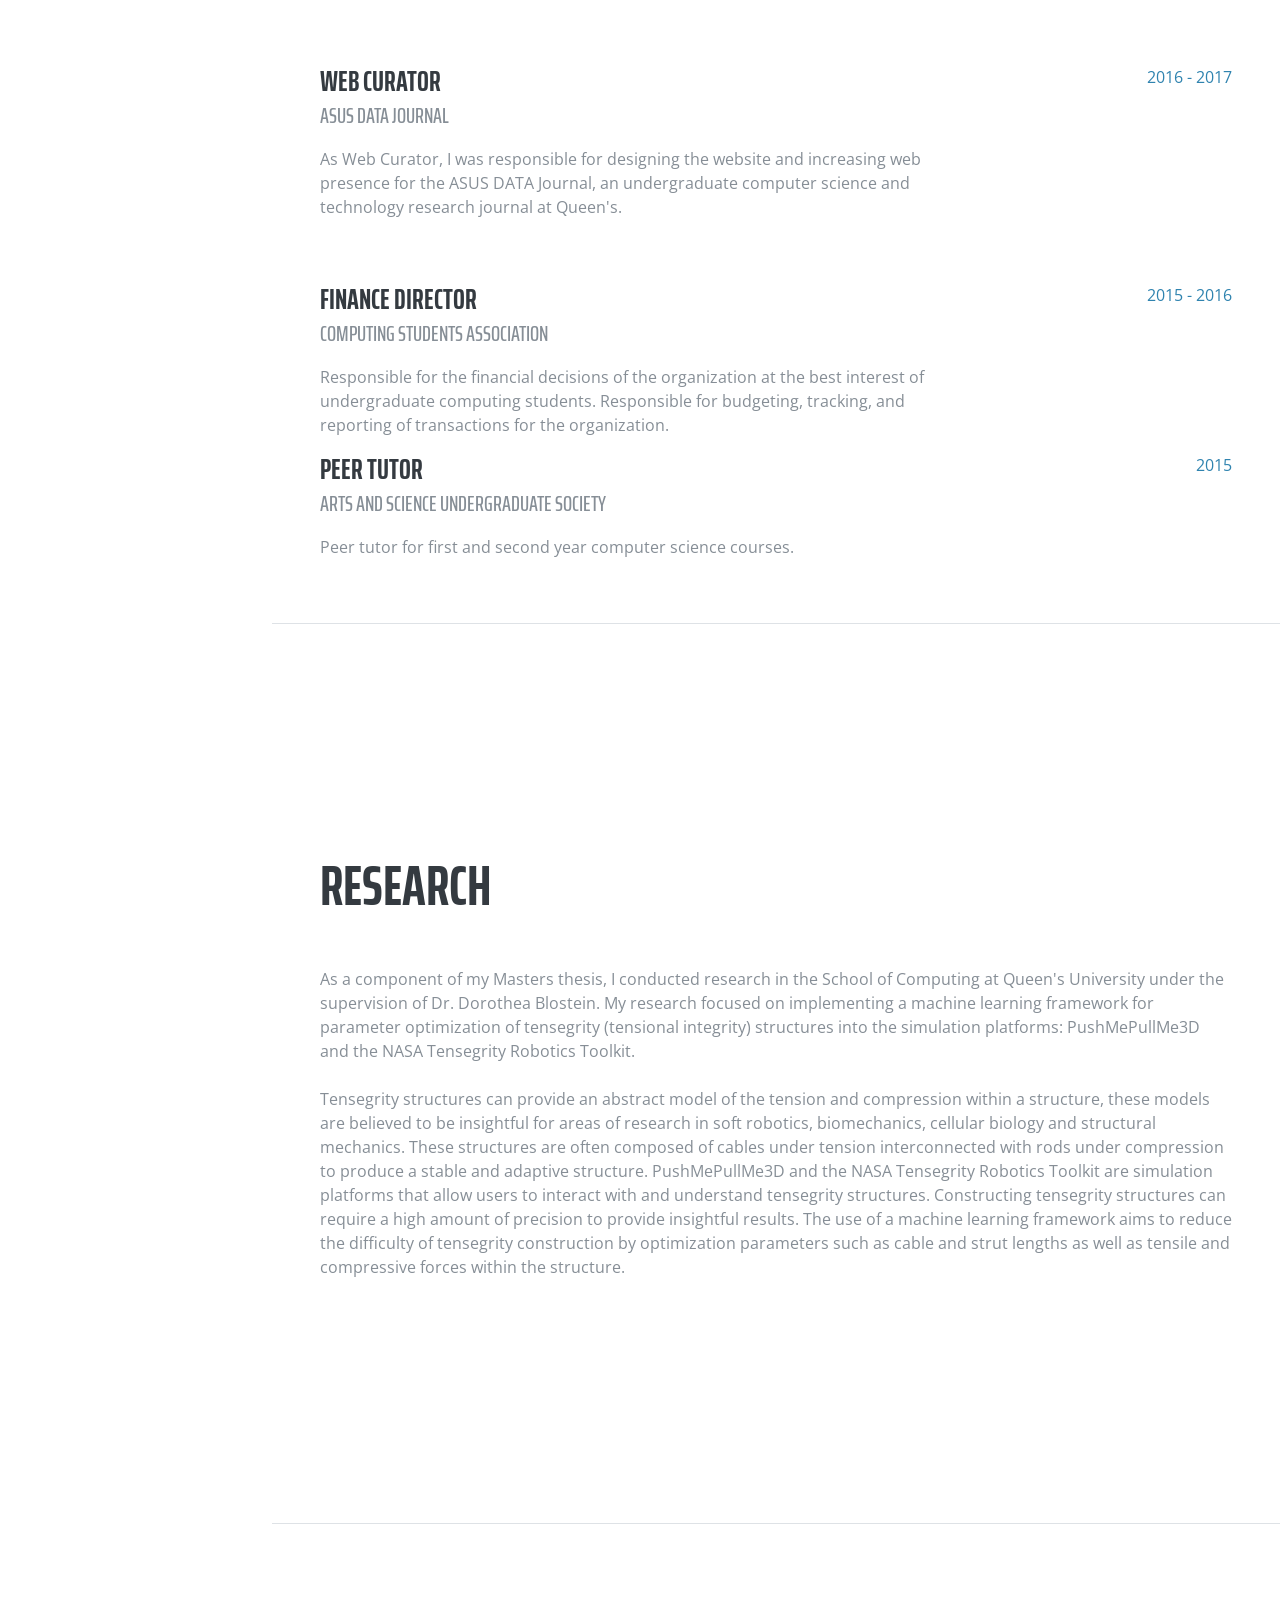
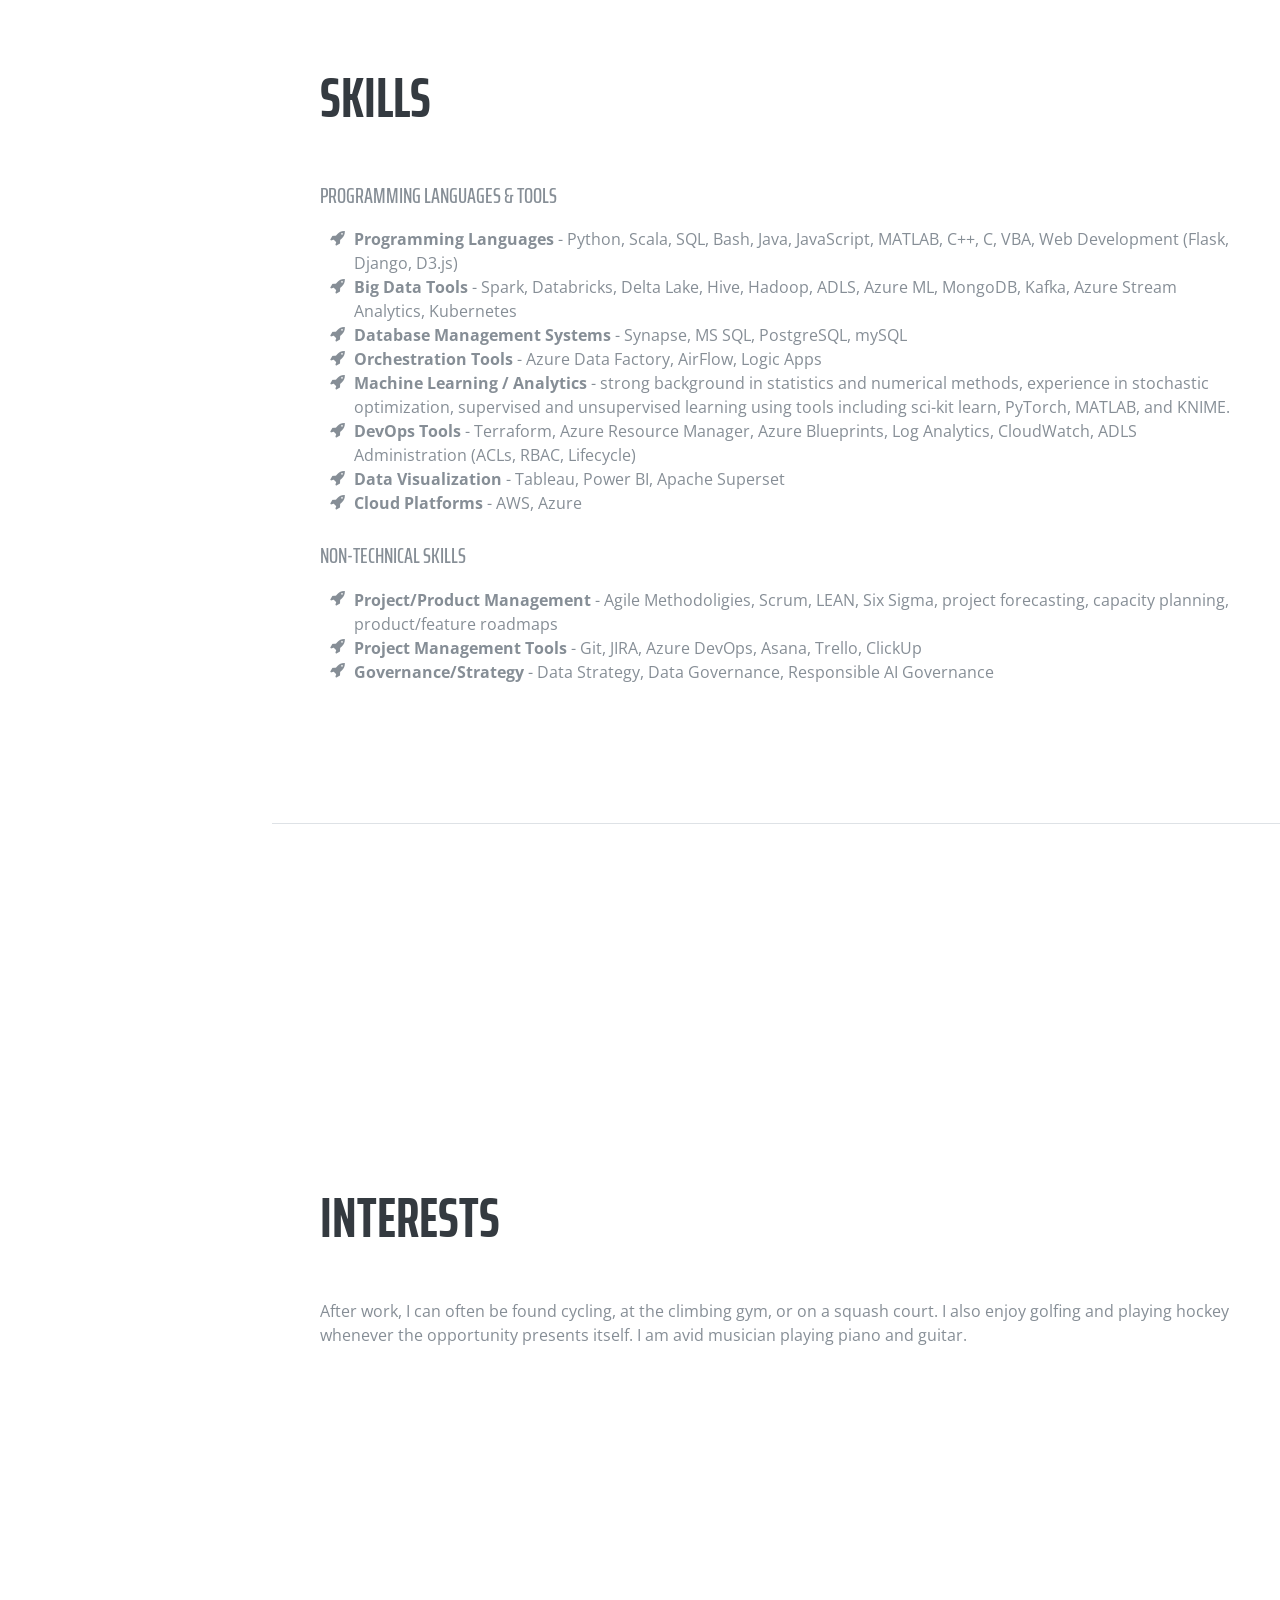
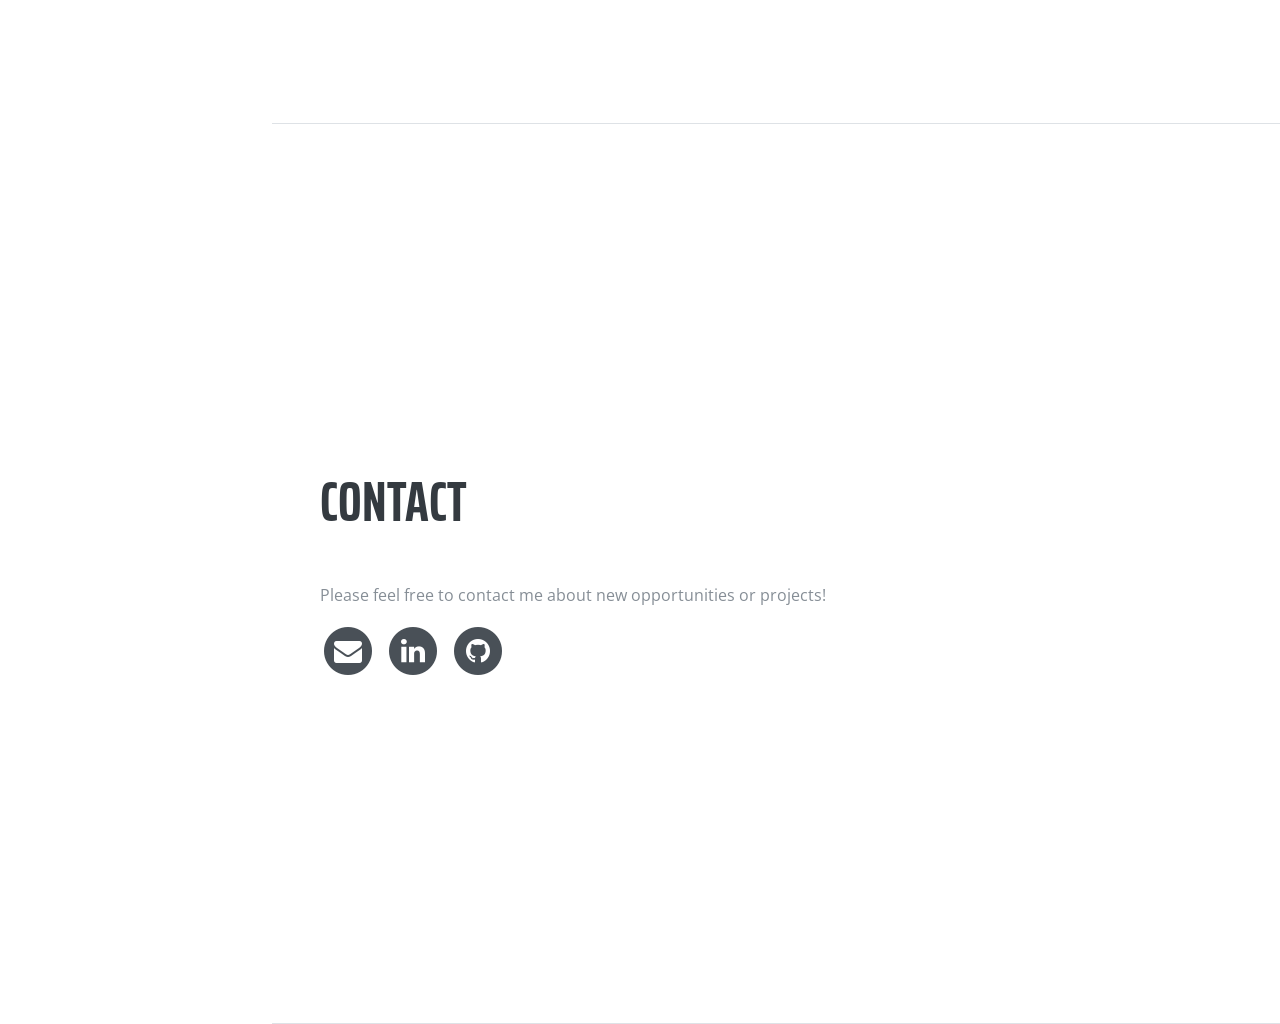
==== commit 9598fcf6: "Refresh" ====
--- a/index.html
+++ b/index.html
@@ -351,7 +351,7 @@
             </li>
             <li>
               <i class="fa-li fa fa-rocket"></i>
-              <b>Machine Learning / Analytics</b> - strong background in statistics and numerical methods, experience in stochastic optimization, supervised and unsupervised learning using tools including sci-kit learn, XG Boost, MATLAB, and KNIME. 
+              <b>Machine Learning / Analytics</b> - strong background in statistics and numerical methods, experience in stochastic optimization, supervised and unsupervised learning using tools including sci-kit learn, PyTorch, MATLAB, and KNIME. 
             </li>
             <li>
               <i class="fa-li fa fa-rocket"></i>
@@ -369,22 +369,20 @@
           </ul>
 
 <br>
-
-
 
           <div class="subheading mb-3">Non-technical Skills</div>
           <ul class="fa-ul mb-0">
             <li>
               <i class="fa-li fa fa-rocket"></i>
-              Project/Product Management - Agile Methodoligies, Scrum, LEAN, Six Sigma, project forecasting, capacity planning, product/feature roadmaps
-            </li>
-            <li>
-              <i class="fa-li fa fa-rocket"></i>
-              Project Management Tools - Git, JIRA, Azure DevOps, Asana, Trello, ClickUp
-            </li>
-            <li>
-              <i class="fa-li fa fa-rocket"></i>
-              Governance/Strategy - Data Strategy, Data Governance, Responsible AI Governance
+              <b>Project/Product Management</b> - Agile Methodoligies, Scrum, LEAN, Six Sigma, project forecasting, capacity planning, product/feature roadmaps
+            </li>
+            <li>
+              <i class="fa-li fa fa-rocket"></i>
+              <b>Project Management Tools</b> - Git, JIRA, Azure DevOps, Asana, Trello, ClickUp
+            </li>
+            <li>
+              <i class="fa-li fa fa-rocket"></i>
+              <b>Governance/Strategy</b> - Data Strategy, Data Governance, Responsible AI Governance
             </li>
           </ul>
         </div>
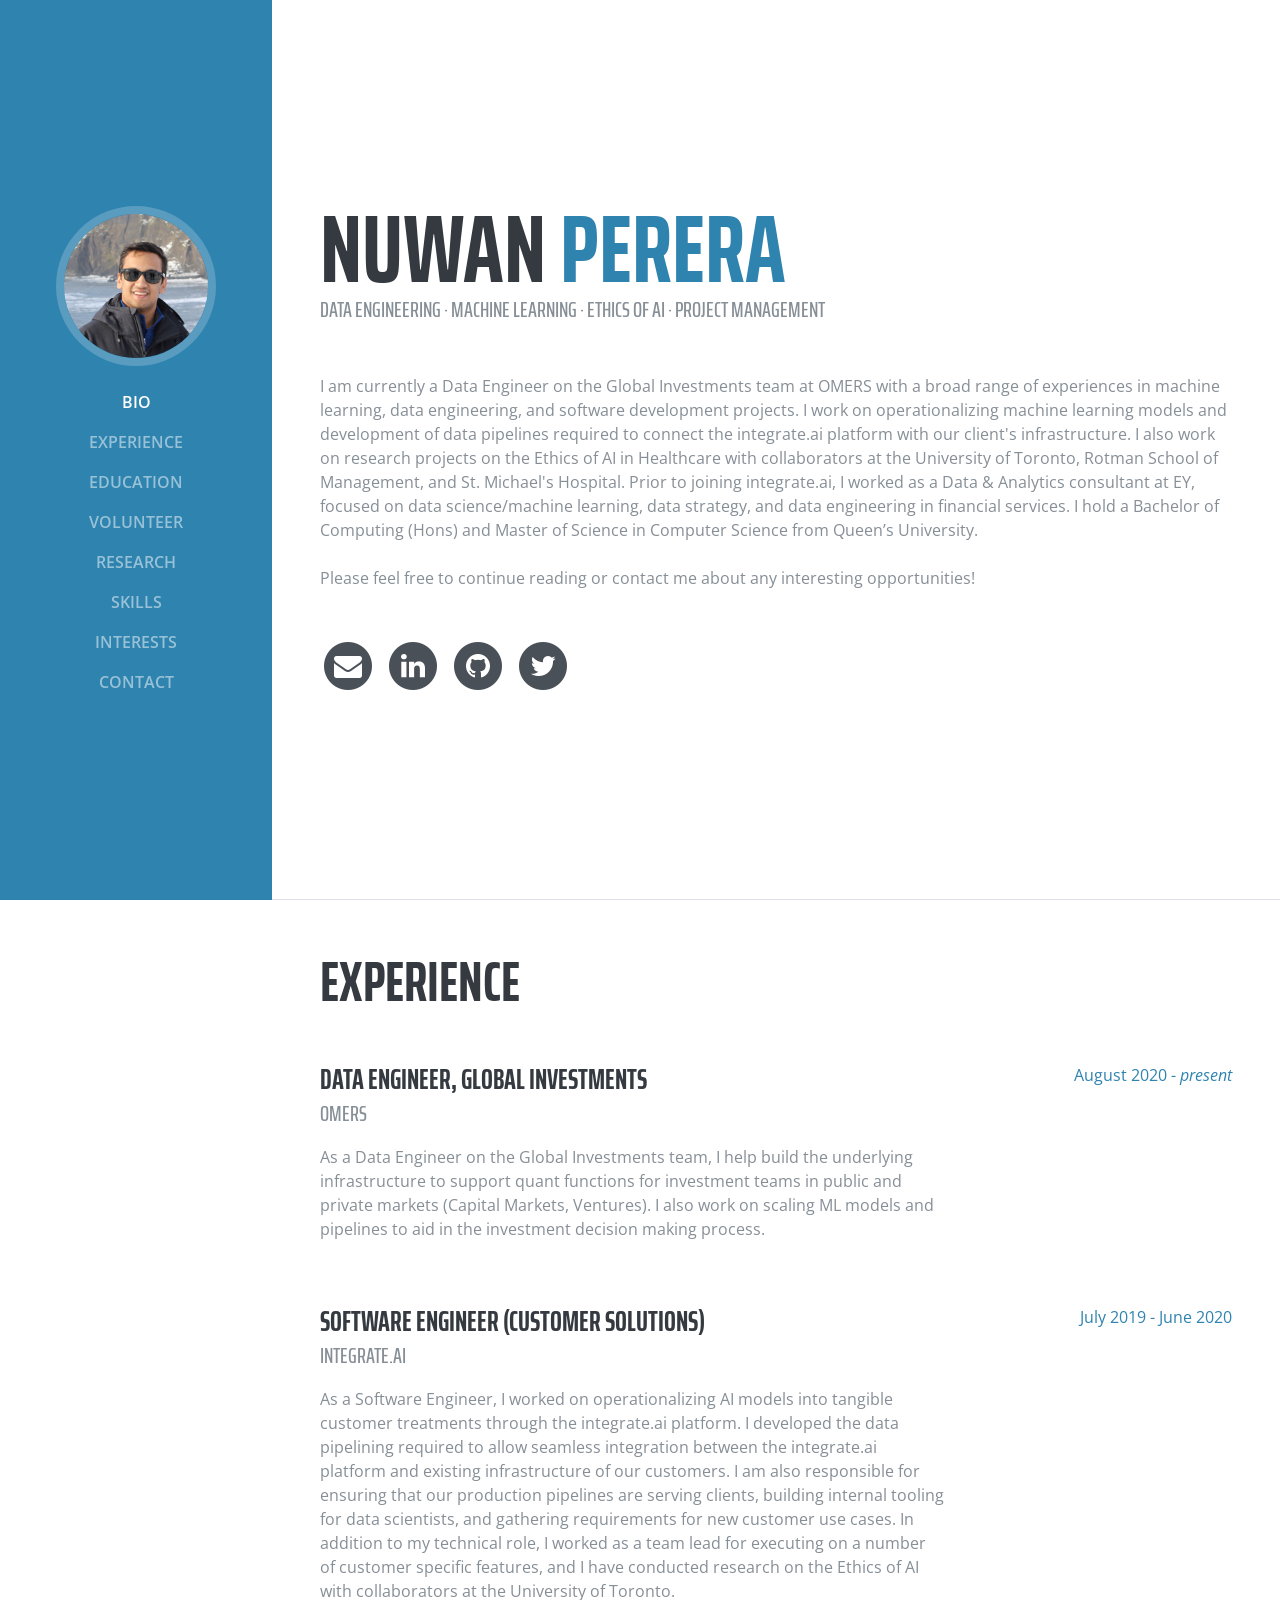
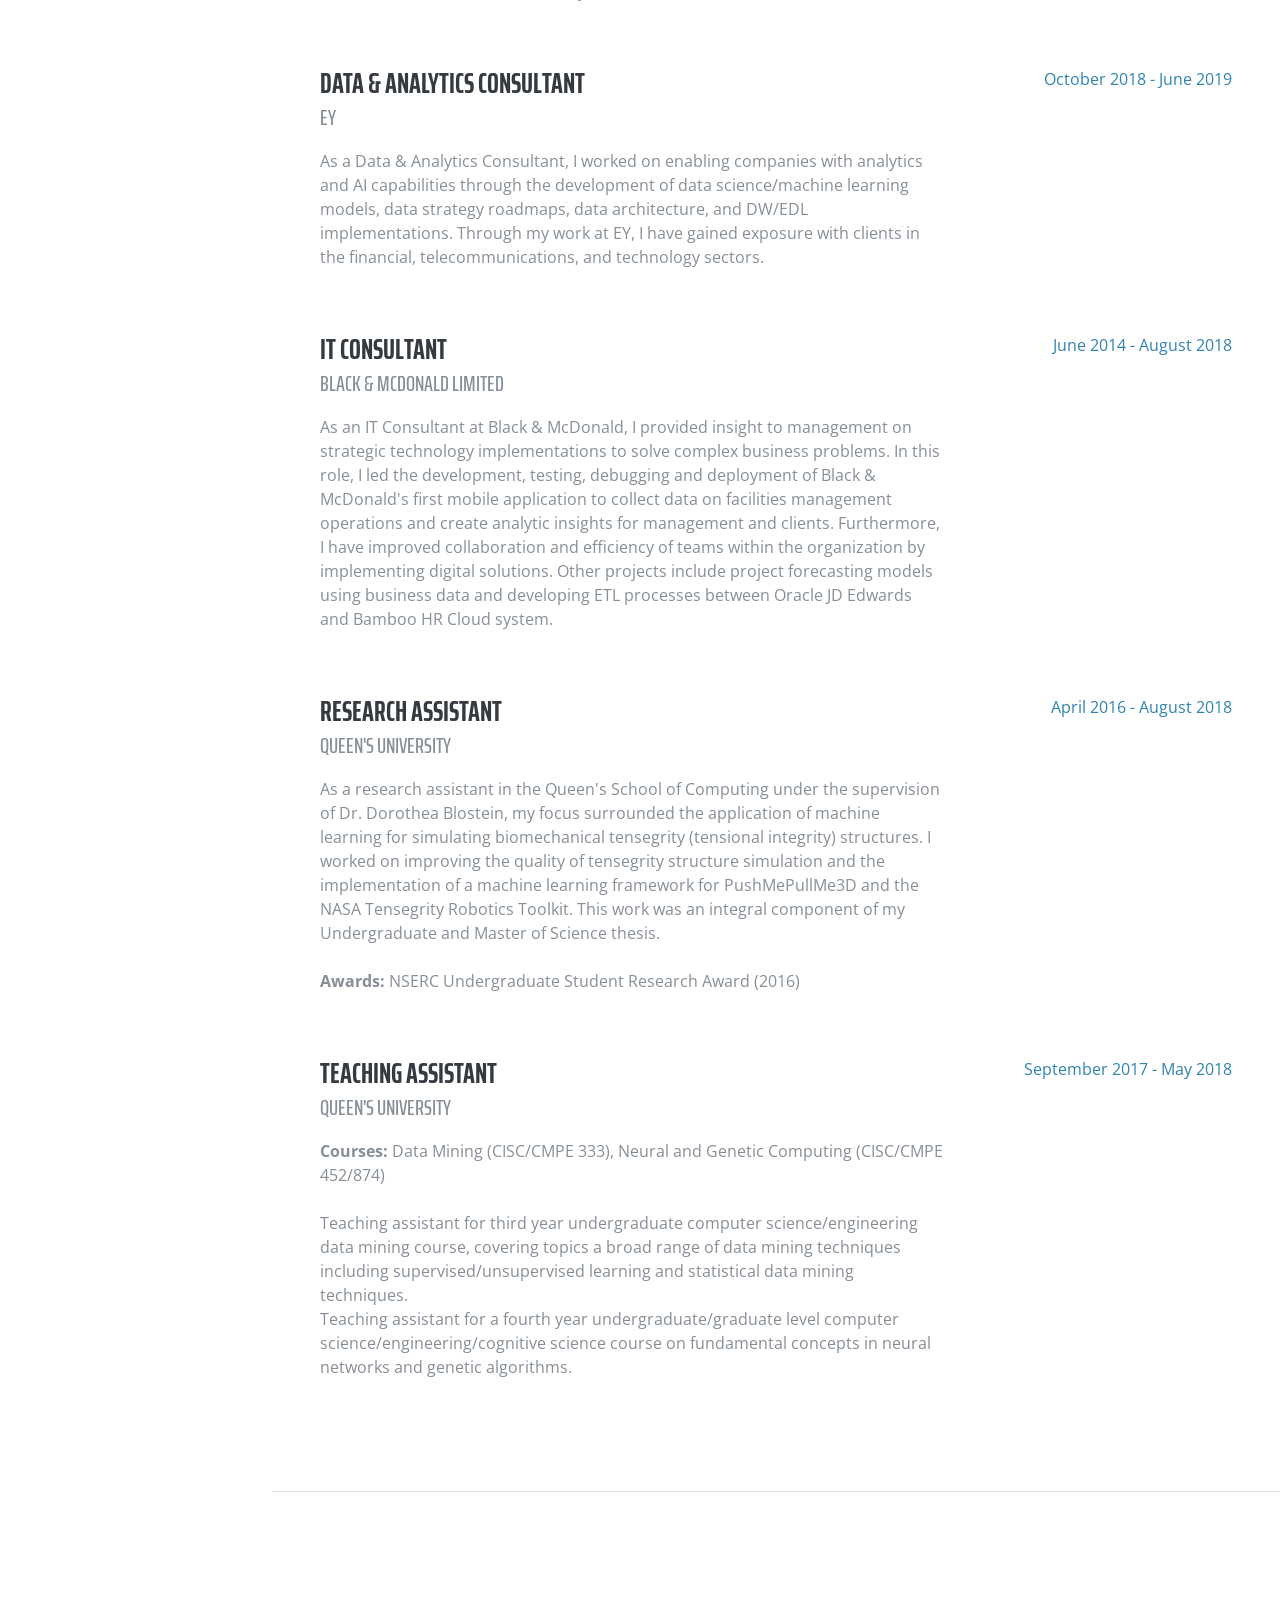
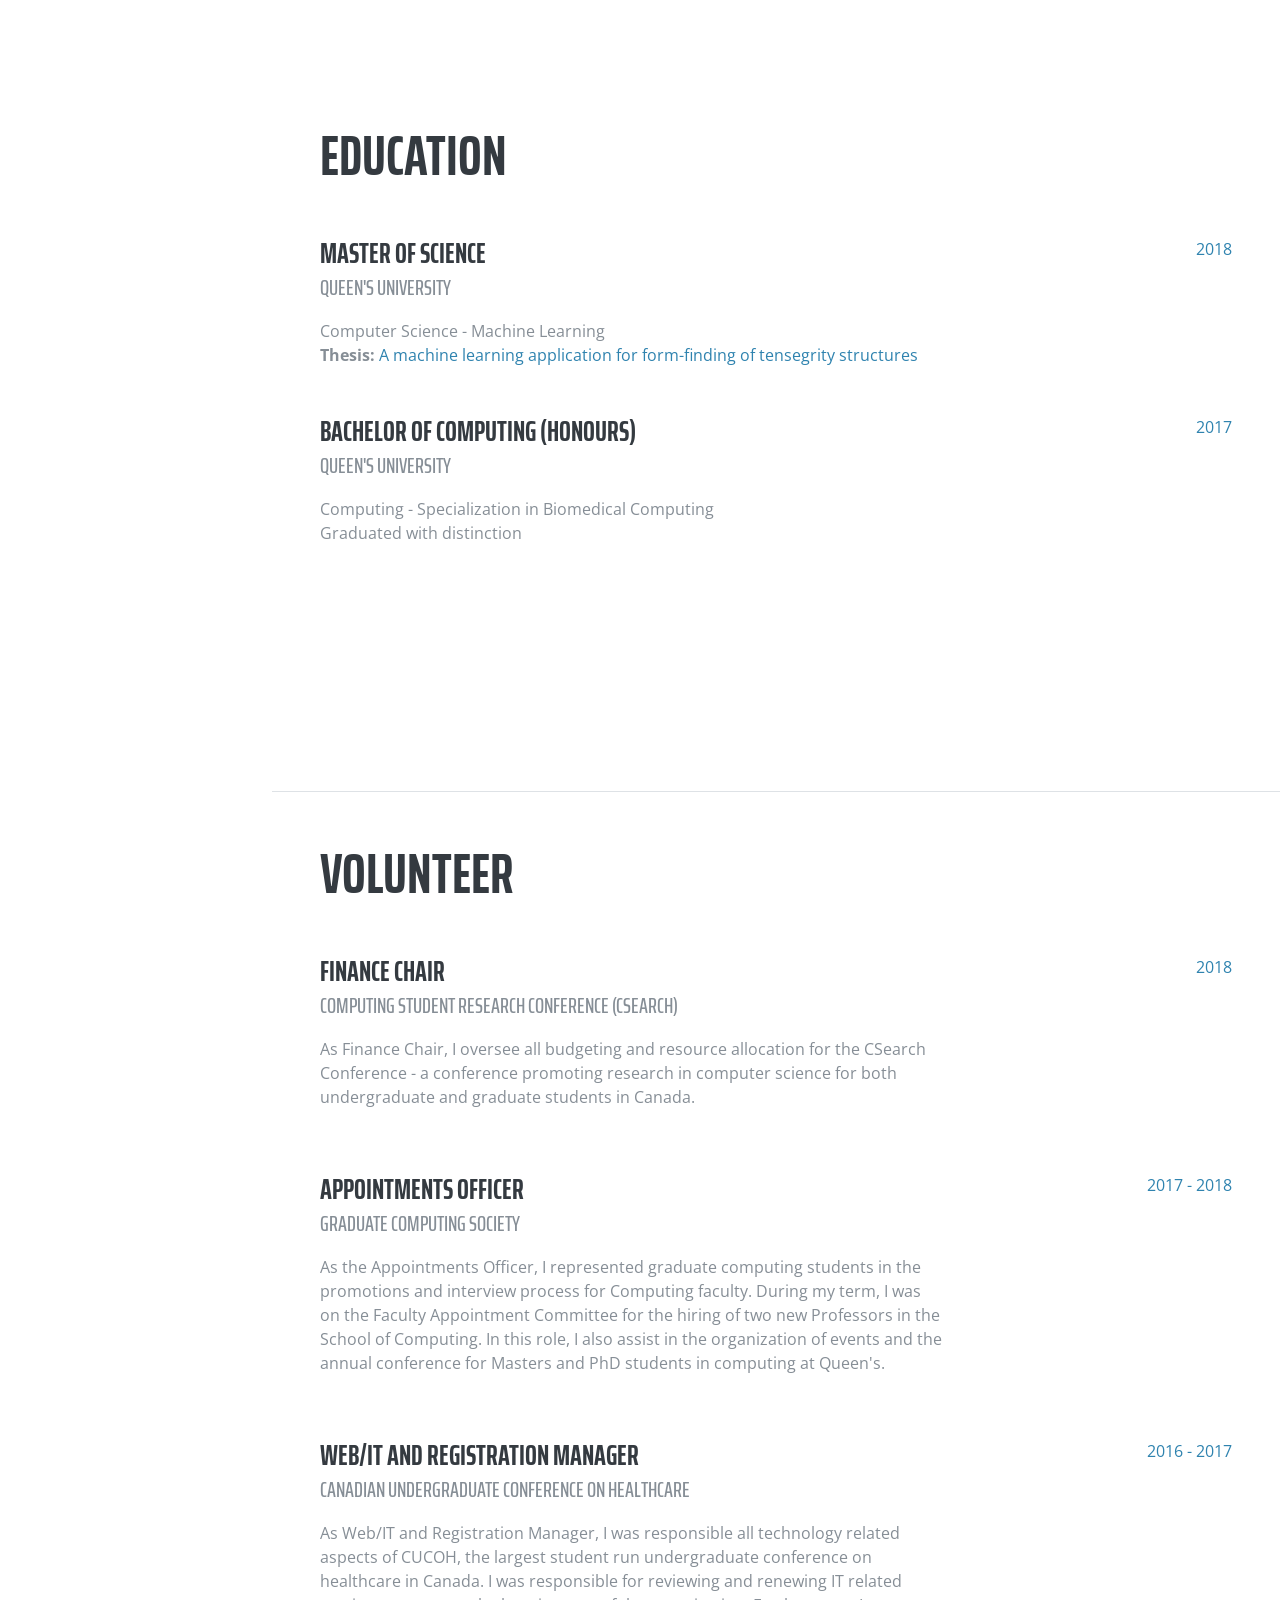
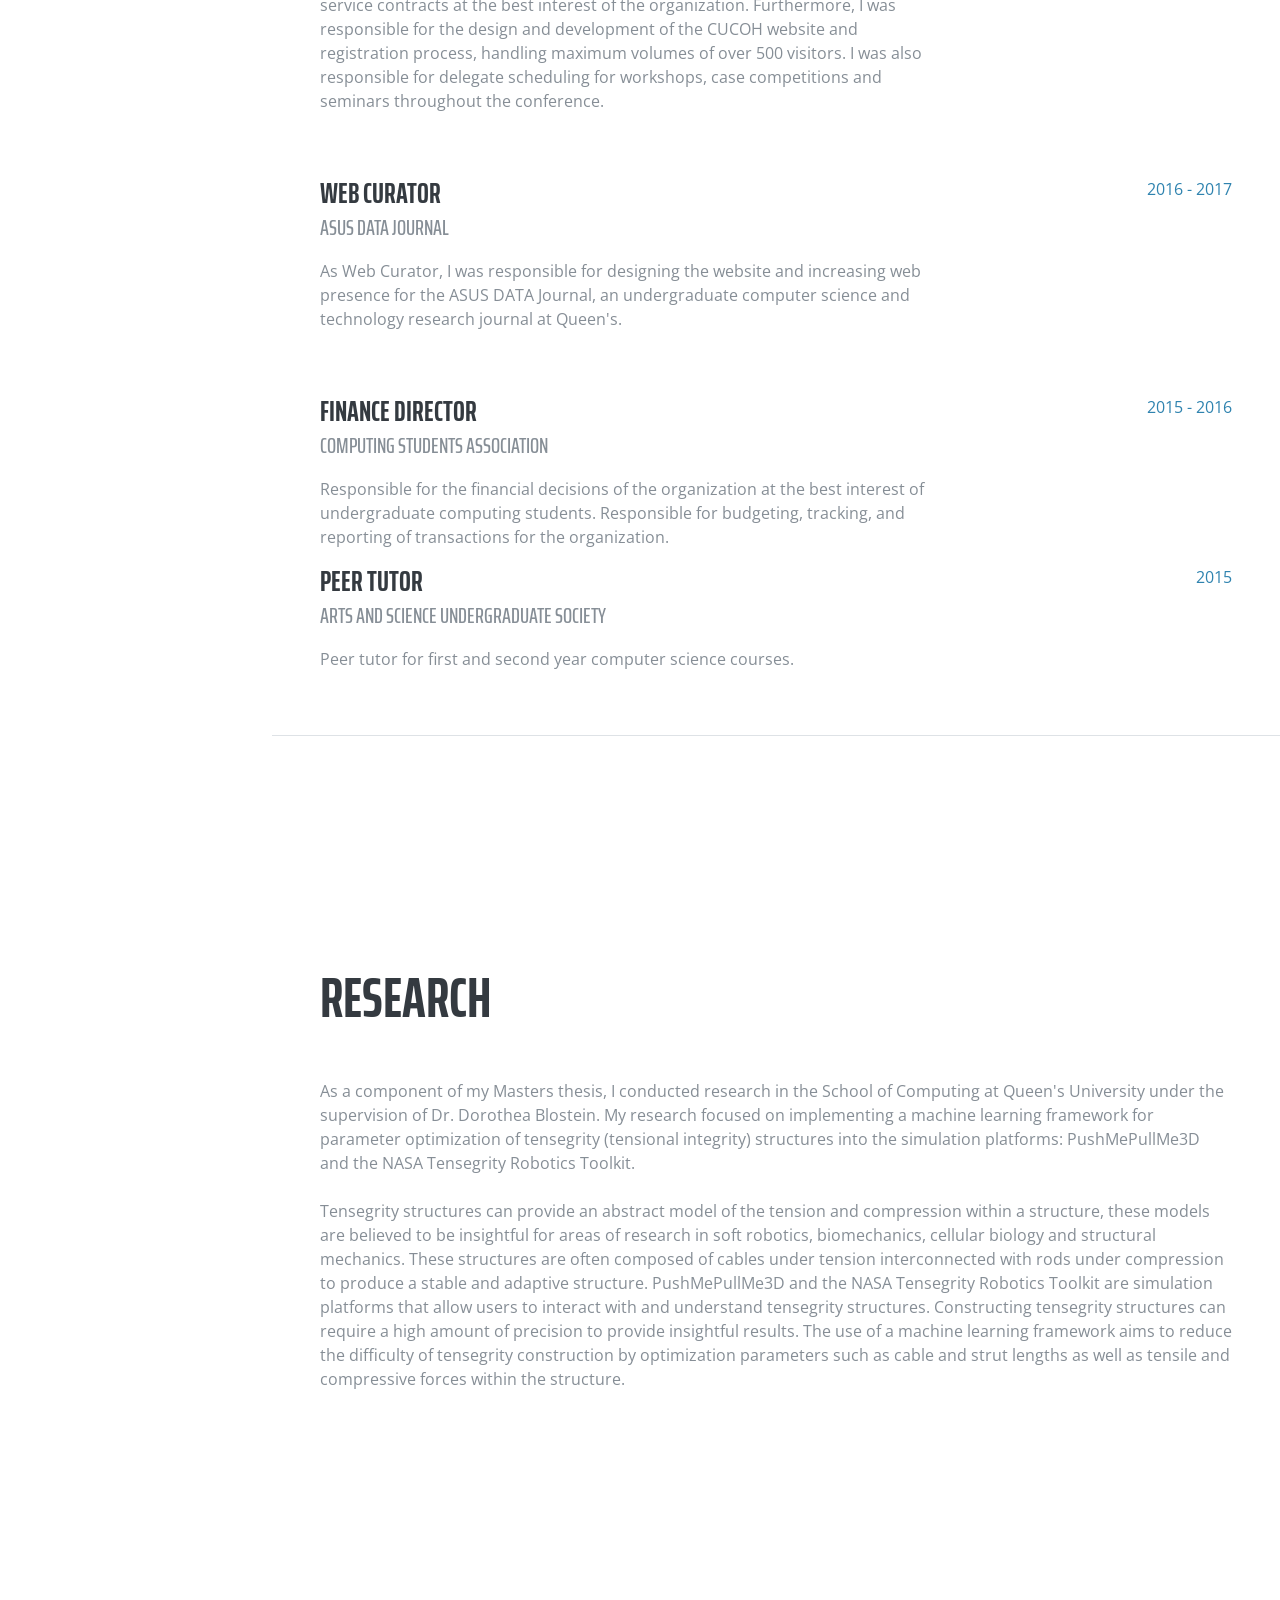
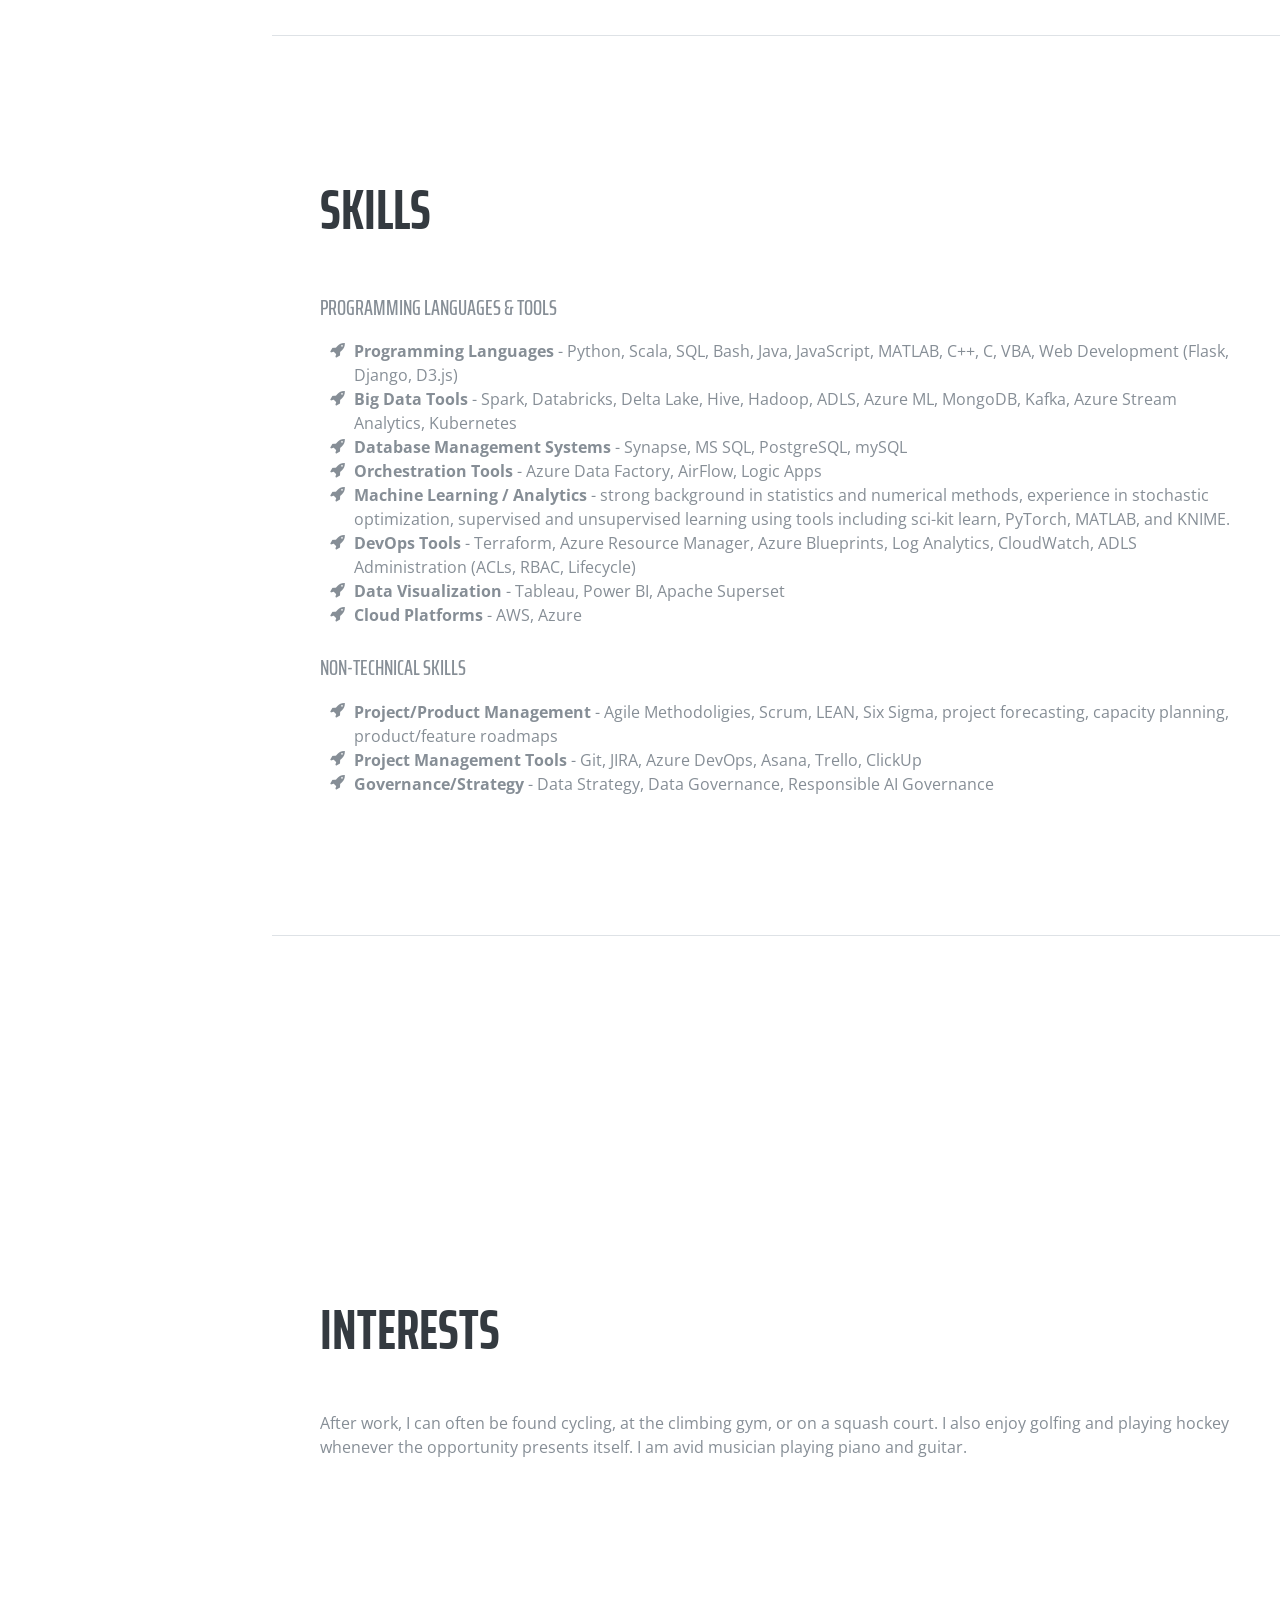
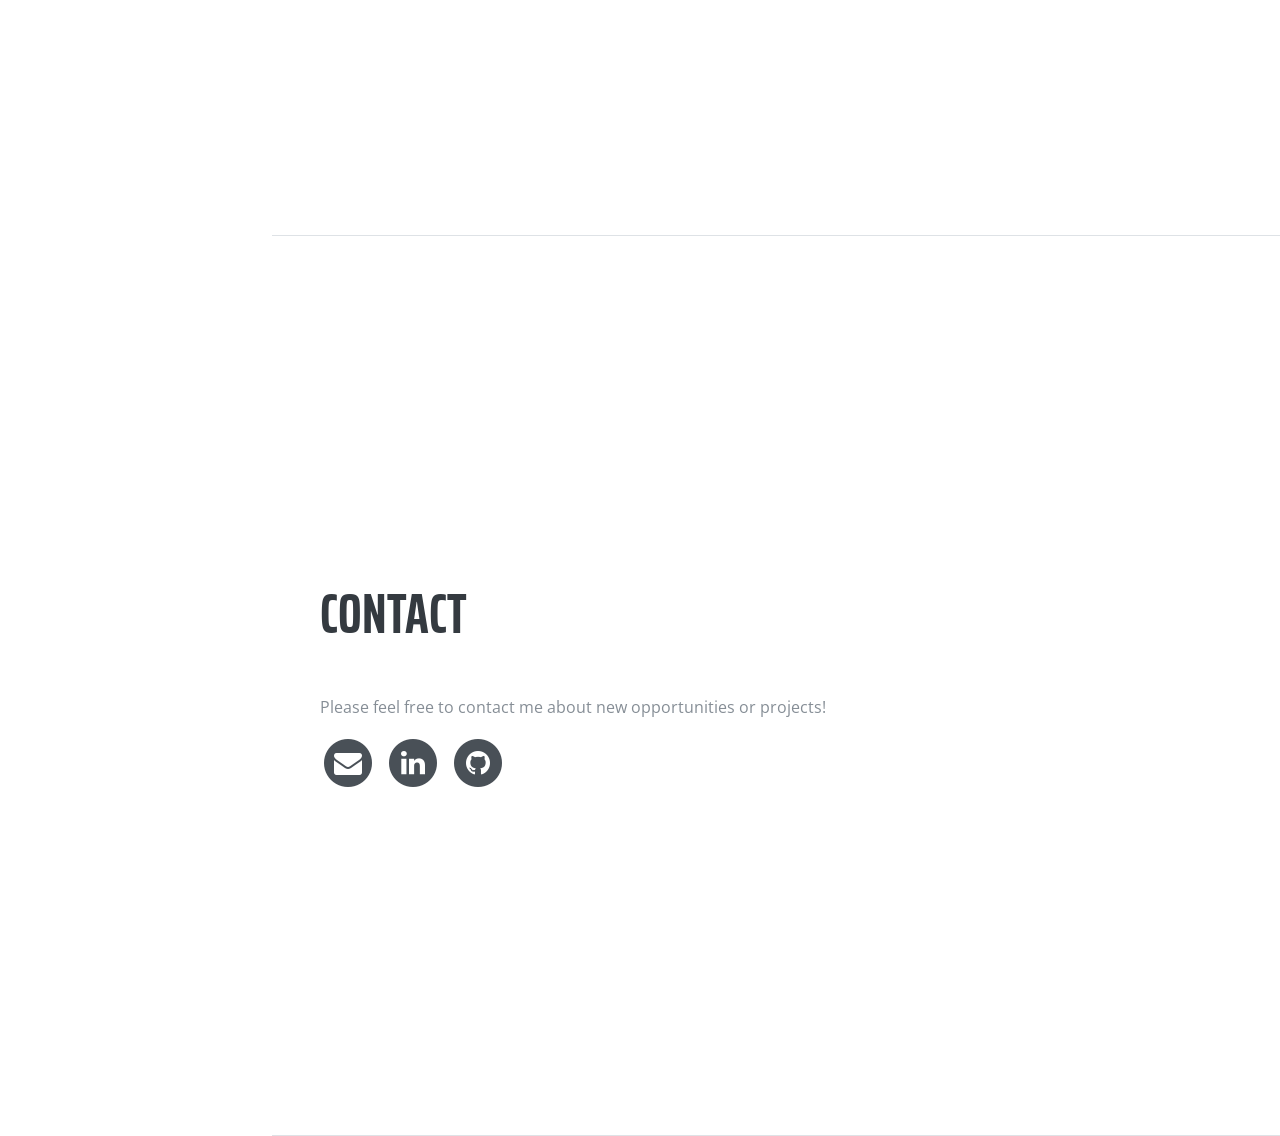
==== commit ed3967d8: "Update index.html" ====
--- a/index.html
+++ b/index.html
@@ -131,7 +131,9 @@
             <div class="resume-content mr-auto">
               <h3 class="mb-0">Data Engineer, Global Investments</h3>
               <div class="subheading mb-3">OMERS</div>
-              <p></p>
+              <p>As a Data Engineer on the Global Investments team, I help build the underlying infrastructure to support quant functions for investment teams in public and private markets (Capital Markets, Ventures).
+                I also work on scaling ML models and pipelines to aid in the investment decision making process.
+              </p>
             </div>
             <div class="resume-date text-md-right">
               <span class="text-primary">August 2020 - <i>present</i></span>
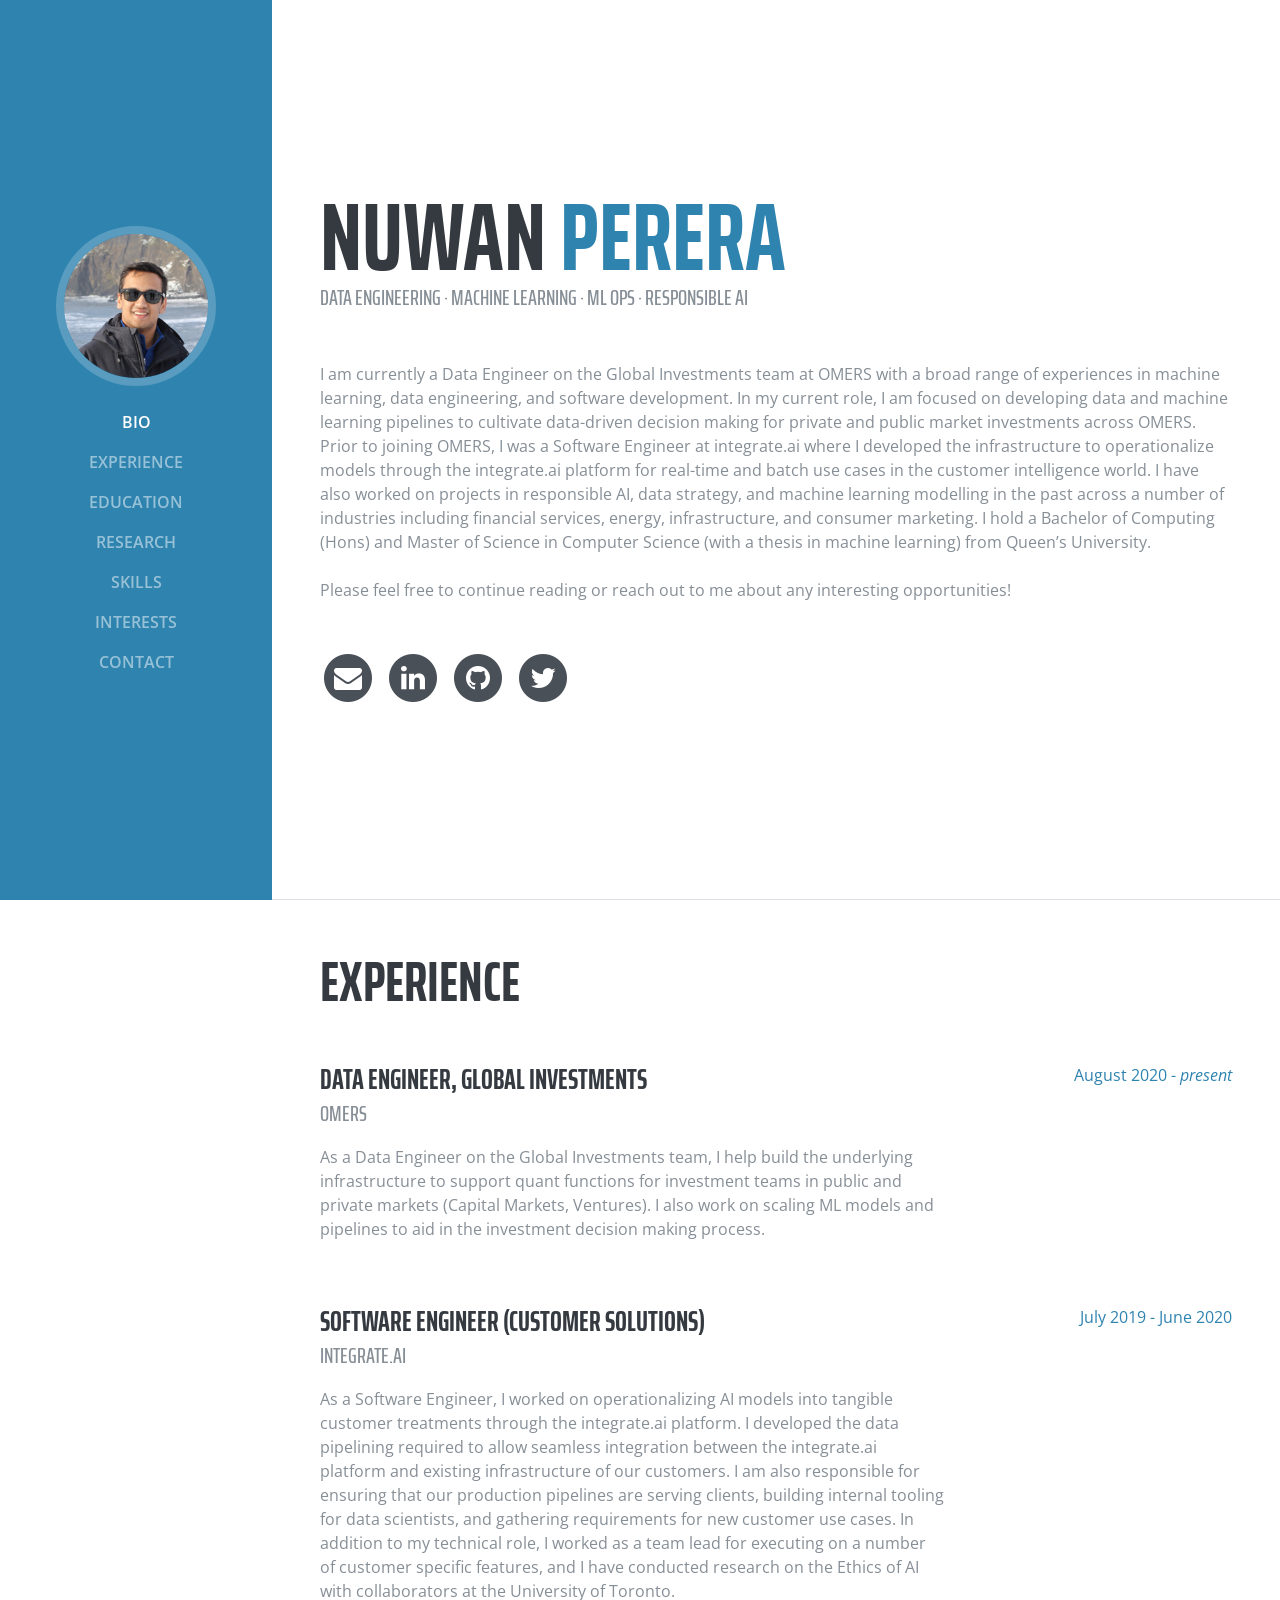
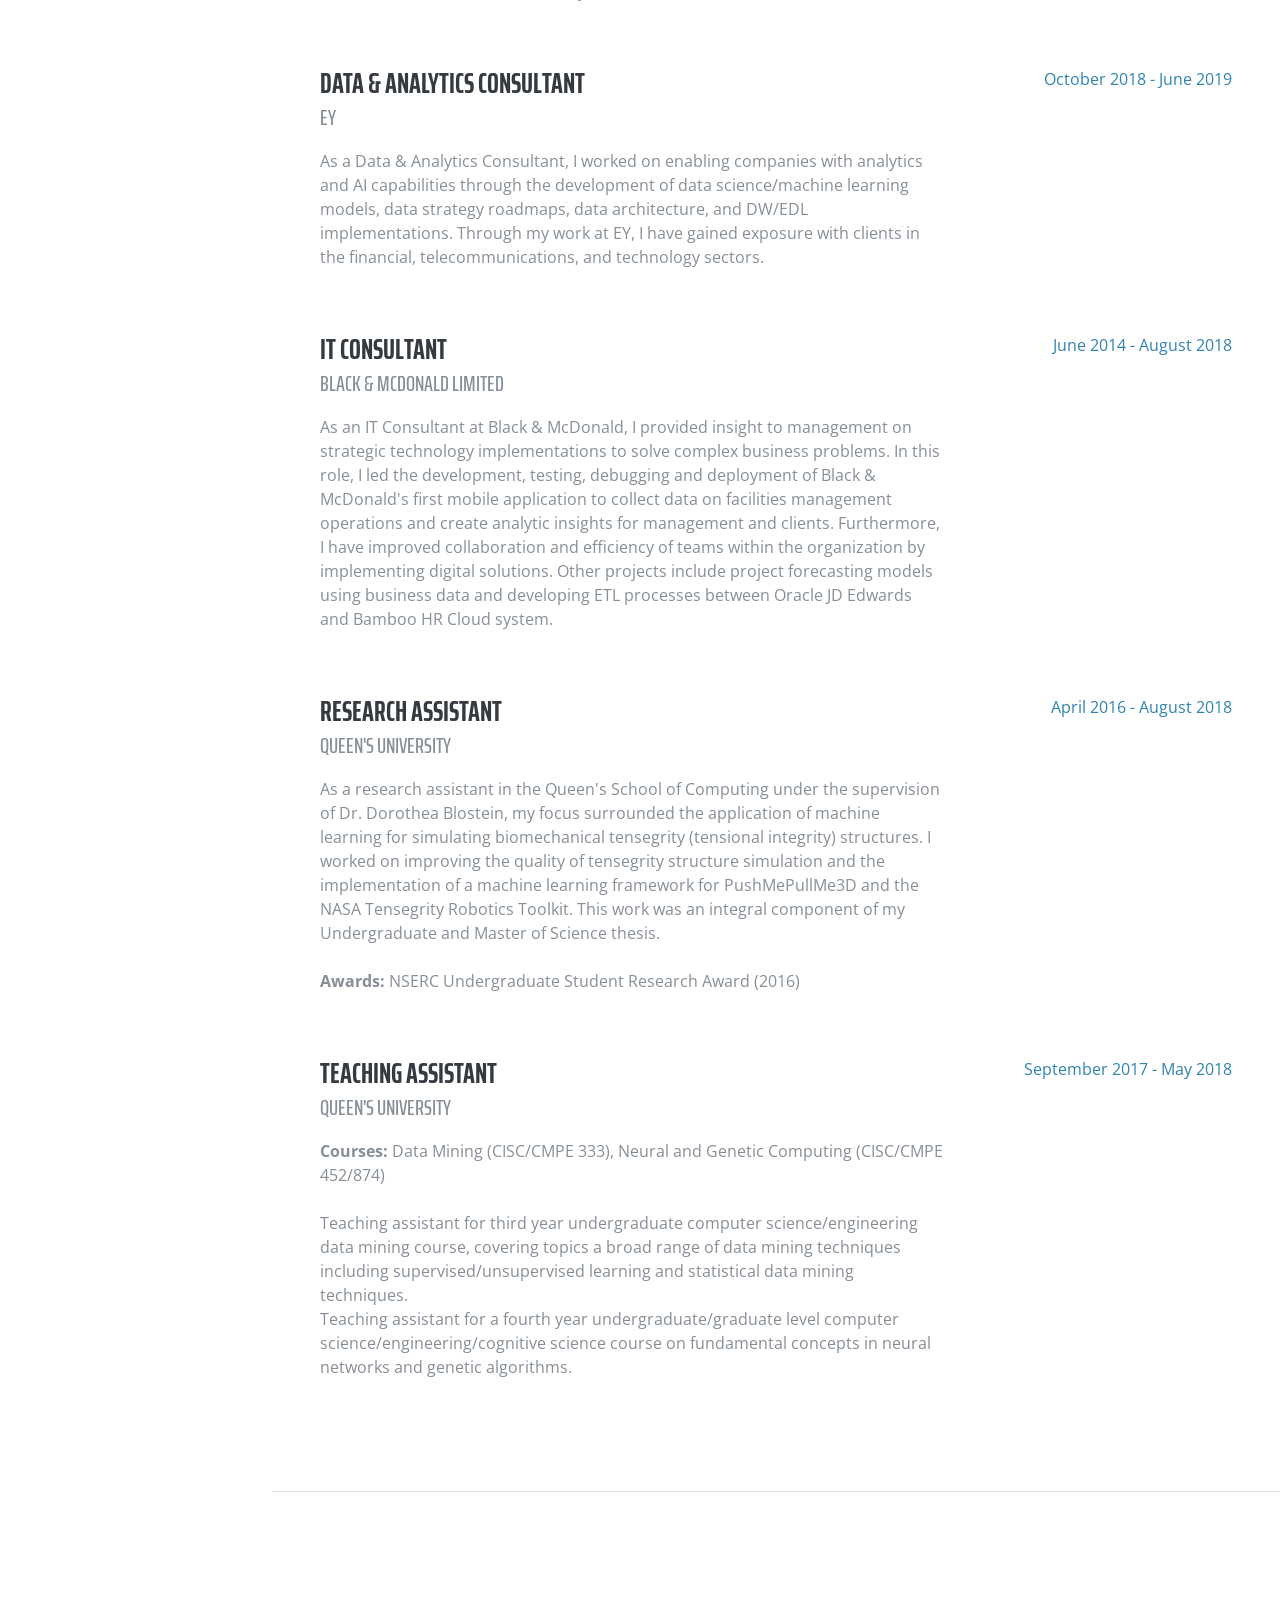
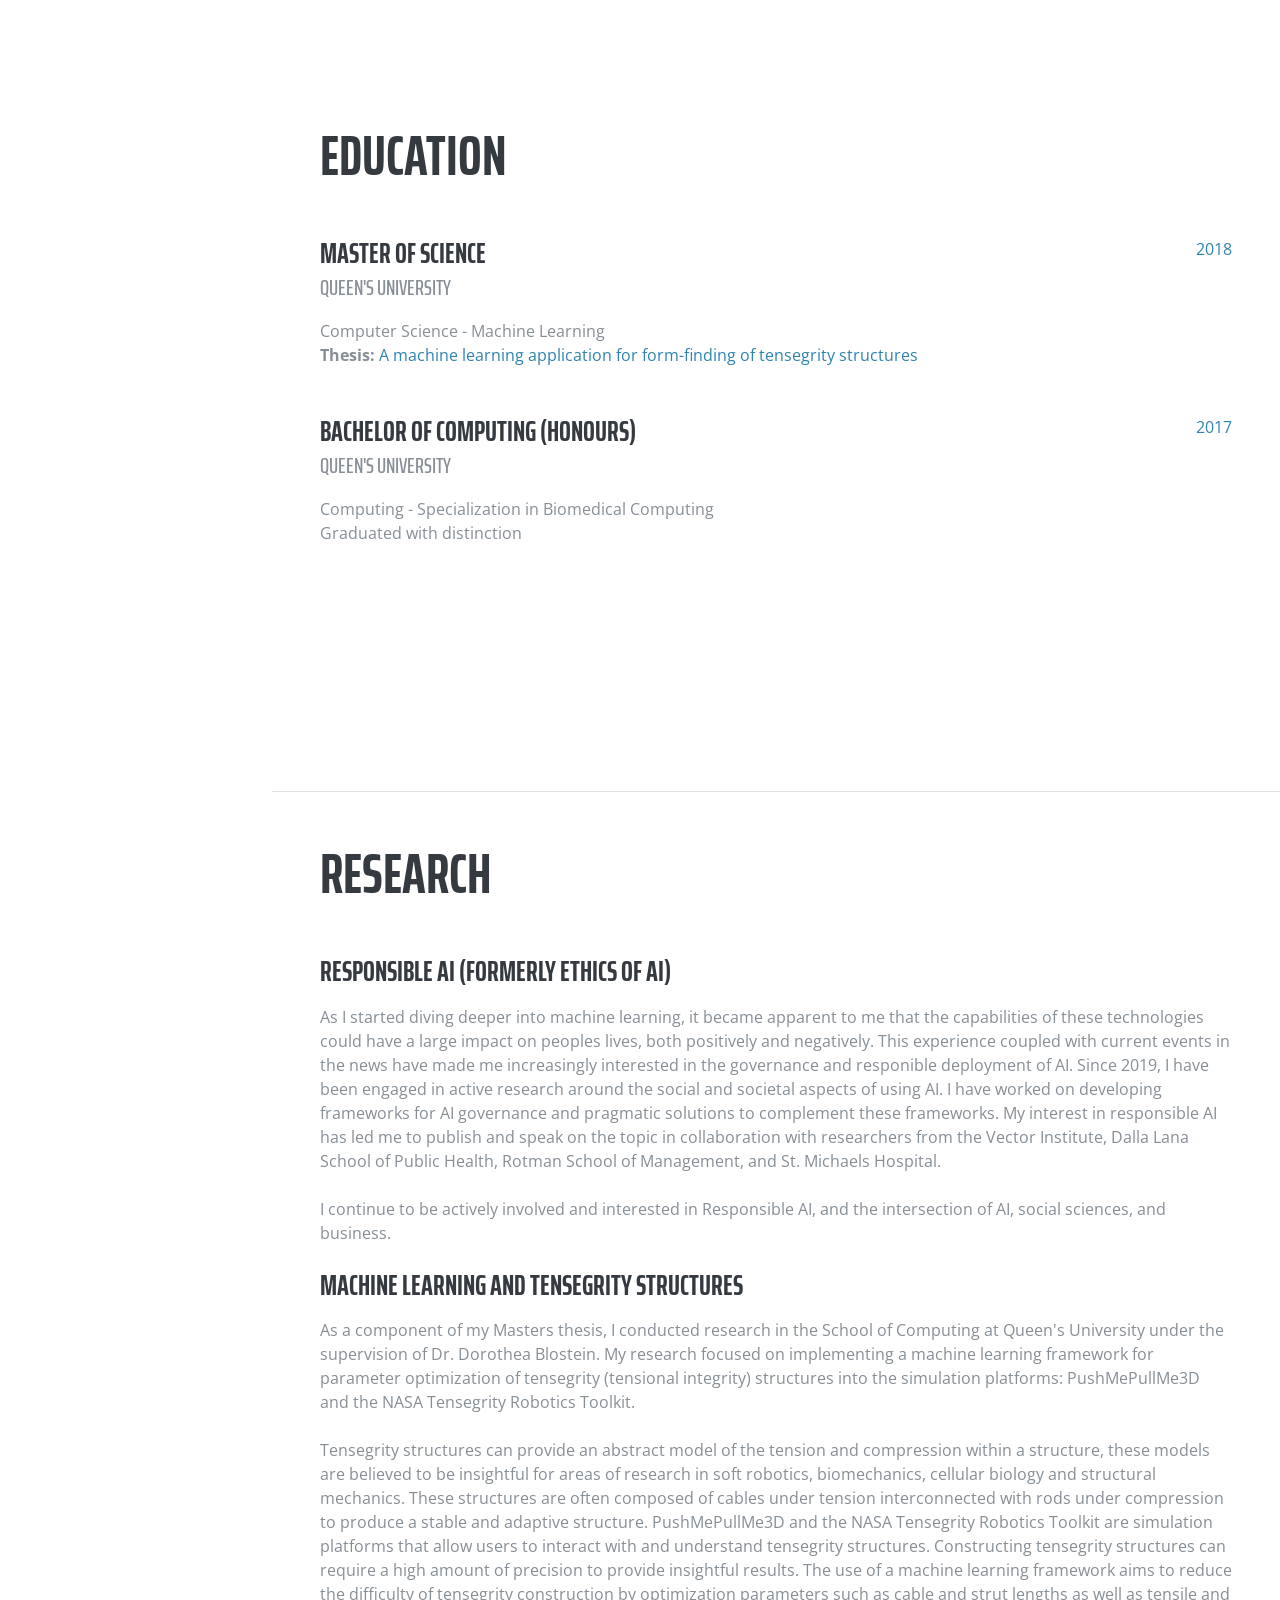
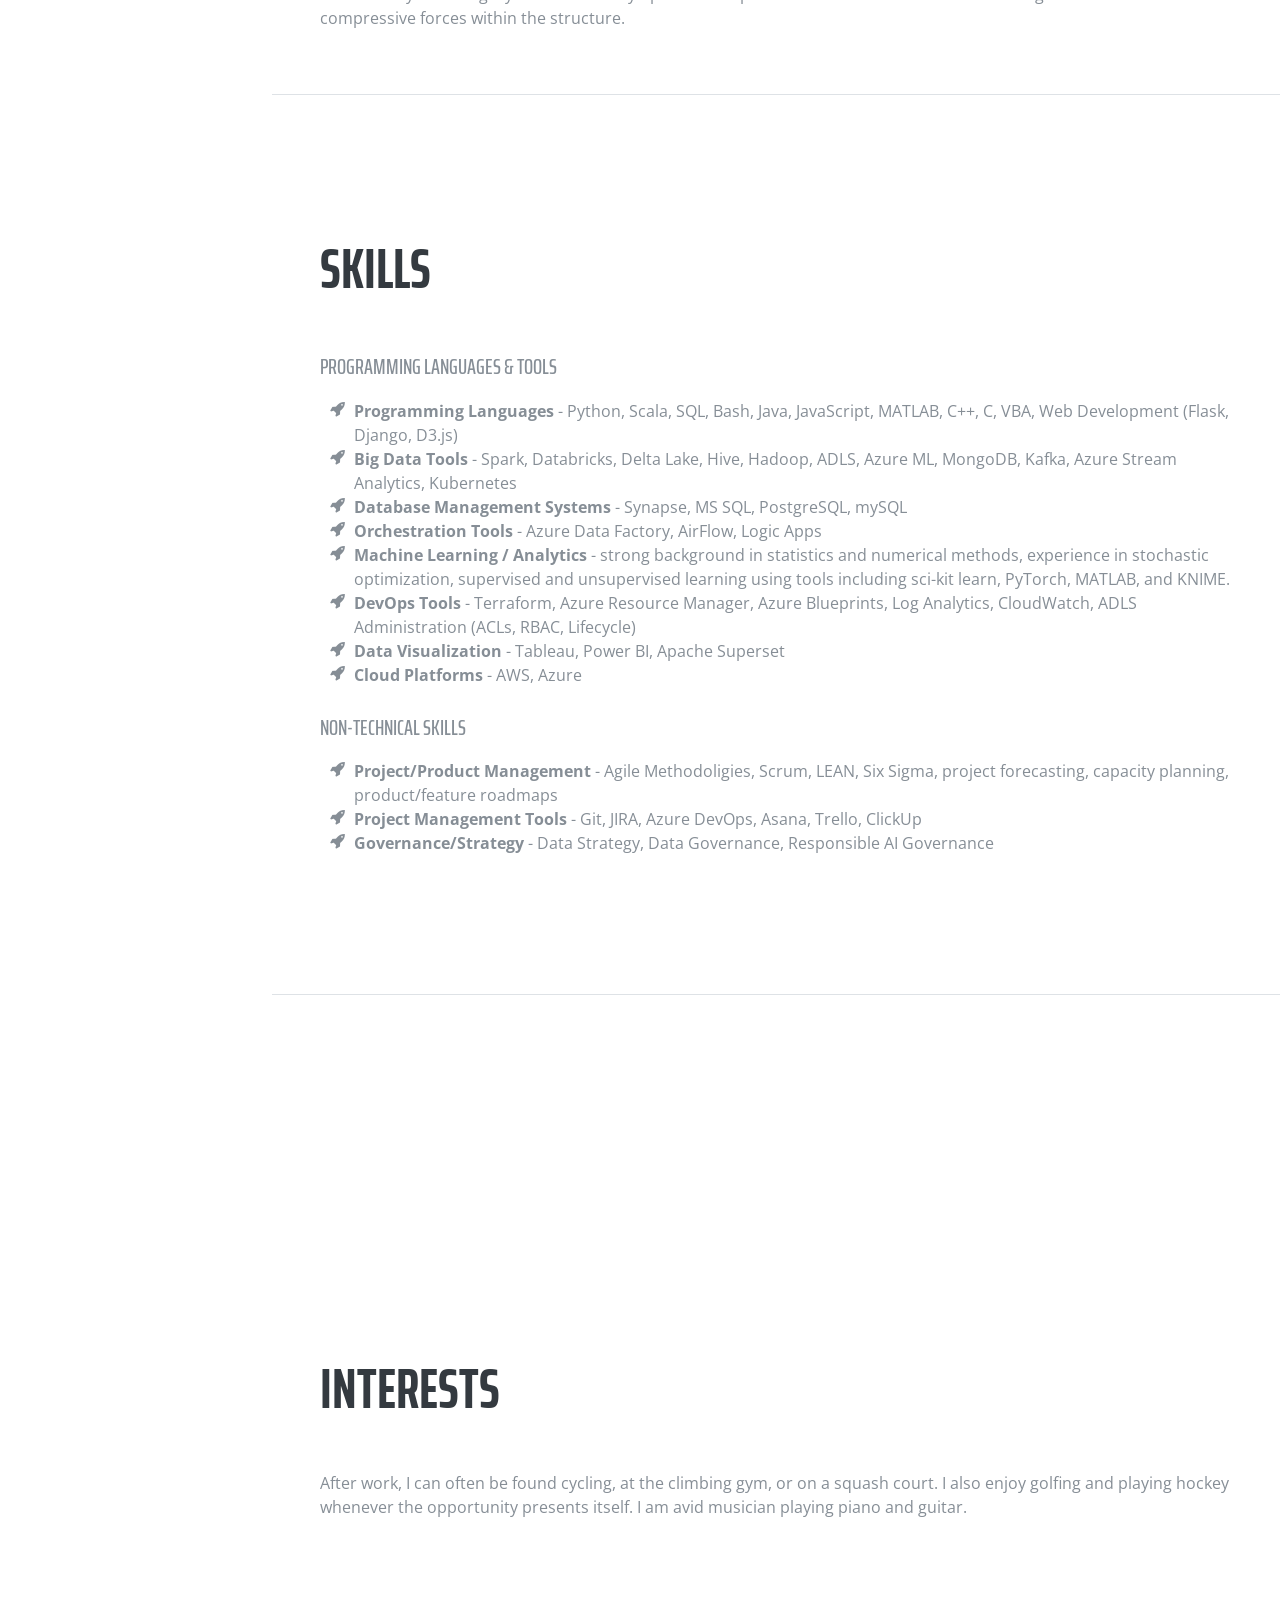
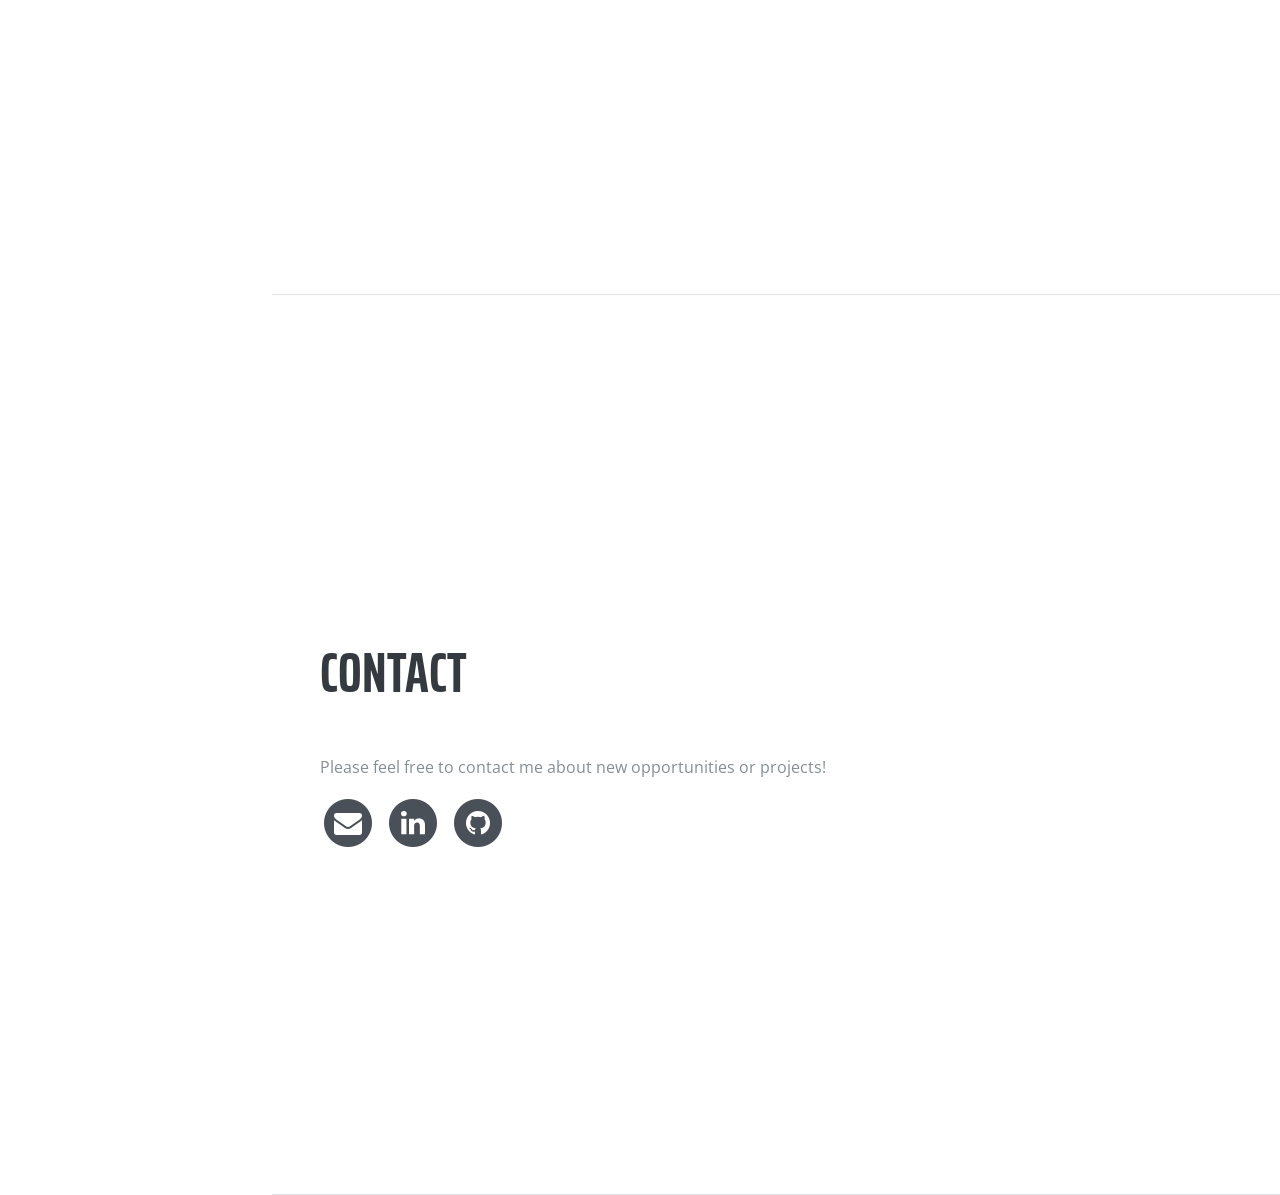
==== commit bd5da3f0: "Update index.html" ====
--- a/index.html
+++ b/index.html
@@ -49,9 +49,6 @@
             <a class="nav-link js-scroll-trigger" href="#education">Education</a>
           </li>
 		  <li class="nav-item">
-            <a class="nav-link js-scroll-trigger" href="#volunteer">Volunteer</a>
-          </li>
-		  <li class="nav-item">
             <a class="nav-link js-scroll-trigger" href="#research">Research</a>
           </li>
           <li class="nav-item">
@@ -77,14 +74,14 @@
           <h1 class="mb-0">Nuwan
             <span class="text-primary">Perera</span>
           </h1>
-          <div class="subheading mb-5">Data Engineering · Machine Learning · Ethics of AI · Project Management
-          </div>
-          <p class="mb-5">I am currently a Data Engineer on the Global Investments team at OMERS with a broad range of experiences in machine learning, data engineering, and software development projects. 
-      I work on operationalizing machine learning models and development of data pipelines required to connect the integrate.ai platform with our client's infrastructure.
-      I also work on research projects on the Ethics of AI in Healthcare with collaborators at the University of Toronto, Rotman School of Management, and St. Michael's Hospital.
-		  Prior to joining integrate.ai, I worked as a Data & Analytics consultant at EY, focused on data science/machine learning, data strategy, 
-		  and data engineering in financial services.  I hold a Bachelor of Computing (Hons) and Master of Science in Computer Science from Queen’s University.
-		  <br><br>Please feel free to continue reading or contact me about any interesting opportunities!</p>
+          <div class="subheading mb-5">Data Engineering · Machine Learning · ML Ops · Responsible AI 
+          </div>
+          <p class="mb-5">I am currently a Data Engineer on the Global Investments team at OMERS with a broad range of experiences in machine learning, data engineering, and software development.
+            In my current role, I am focused on developing data and machine learning pipelines to cultivate data-driven decision making for private and public market investments across OMERS.
+            Prior to joining OMERS, I was a Software Engineer at integrate.ai where I developed the infrastructure to operationalize models through the integrate.ai platform for real-time and batch use cases in the
+            customer intelligence world. I have also worked on projects in responsible AI, data strategy, and machine learning modelling in the past across a number of industries including financial services, energy, infrastructure, and consumer marketing. 
+            I hold a Bachelor of Computing (Hons) and Master of Science in Computer Science (with a thesis in machine learning) from Queen’s University.
+		  <br><br>Please feel free to continue reading or reach out to me about any interesting opportunities!</p>
           <ul class="list-inline list-social-icons mb-0">
             <li class="list-inline-item">
               <a href="mailto:nuwan.perera@queensu.ca">
@@ -239,86 +236,21 @@
 
         </div>
       </section>
-		
-		<section class="resume-section p-3 p-lg-5 d-flex flex-column" id="volunteer">
-        <div class="my-auto">
-          <h2 class="mb-5">Volunteer</h2>
-		  
-		  <div class="resume-item d-flex flex-column flex-md-row mb-5">
-            <div class="resume-content mr-auto">
-              <h3 class="mb-0">Finance Chair</h3>
-              <div class="subheading mb-3">Computing Student Research Conference (CSearch)</div>
-              <p>As Finance Chair, I oversee all budgeting and resource allocation for the CSearch Conference - a conference promoting research in computer science for both undergraduate and graduate students in Canada.</p>
-            </div>
-            <div class="resume-date text-md-right">
-              <span class="text-primary">2018</span>
-            </div>
-          </div>
-
-          <div class="resume-item d-flex flex-column flex-md-row mb-5">
-            <div class="resume-content mr-auto">
-              <h3 class="mb-0">Appointments Officer</h3>
-              <div class="subheading mb-3">Graduate Computing Society</div>
-              <p>As the Appointments Officer, I represented graduate computing students in the promotions and interview process for Computing faculty. During my term, I was on the Faculty Appointment Committee for the hiring of two new Professors in the School of Computing. In this role, I also assist in the organization of events and the annual conference for
-			  Masters and PhD students in computing at Queen's.</p>
-            </div>
-            <div class="resume-date text-md-right">
-              <span class="text-primary">2017 - 2018</span>
-            </div>
-          </div>
-
-          <div class="resume-item d-flex flex-column flex-md-row mb-5">
-            <div class="resume-content mr-auto">
-              <h3 class="mb-0">Web/IT and Registration Manager</h3>
-              <div class="subheading mb-3">Canadian Undergraduate Conference on Healthcare</div>
-              <p>As Web/IT and Registration Manager, I was responsible all technology related aspects of CUCOH, the largest student run undergraduate conference on healthcare in Canada. I was responsible for reviewing and renewing IT related service contracts at the best interest of the organization.
-			  Furthermore, I was responsible for the design and development of the CUCOH website and registration process, handling maximum volumes of over 500 visitors. I was also responsible for delegate scheduling for workshops, case competitions and seminars throughout
-			  the conference.</p>
-            </div>
-            <div class="resume-date text-md-right">
-              <span class="text-primary">2016 - 2017</span>
-            </div>
-          </div>
-
-          <div class="resume-item d-flex flex-column flex-md-row mb-5">
-            <div class="resume-content mr-auto">
-              <h3 class="mb-0">Web Curator</h3>
-              <div class="subheading mb-3">ASUS DATA Journal</div>
-              <p>As Web Curator, I was responsible for designing the website and increasing web presence for the ASUS DATA Journal, an undergraduate computer science and technology research journal at Queen's. </p>
-            </div>
-            <div class="resume-date text-md-right">
-              <span class="text-primary">2016 - 2017</span>
-            </div>
-          </div>
-		  
-		  <div class="resume-item d-flex flex-column flex-md-row">
-            <div class="resume-content mr-auto">
-              <h3 class="mb-0">Finance Director</h3>
-              <div class="subheading mb-3">Computing Students Association</div>
-              <p>Responsible for the financial decisions of the organization at the best interest of undergraduate computing students. Responsible for budgeting, tracking, and reporting of transactions for the organization.</p>
-            </div>
-            <div class="resume-date text-md-right">
-              <span class="text-primary">2015 - 2016</span>
-            </div>
-          </div>
-
-          <div class="resume-item d-flex flex-column flex-md-row">
-            <div class="resume-content mr-auto">
-              <h3 class="mb-0">Peer Tutor</h3>
-              <div class="subheading mb-3">Arts and Science Undergraduate Society</div>
-              <p>Peer tutor for first and second year computer science courses.</p>
-            </div>
-            <div class="resume-date text-md-right">
-              <span class="text-primary">2015</span>
-            </div>
-          </div>
-        </div>
-
-      </section>
 
 	  <section class="resume-section p-3 p-lg-5 d-flex flex-column" id="research">
         <div class="my-auto">
           <h2 class="mb-5">Research</h2>
+
+          <h3 class="mb-3">Responsible AI (formerly Ethics of AI)</h3>
+          As I started diving deeper into machine learning, it became apparent to me that the capabilities of these technologies could have a large impact on peoples lives, both positively and negatively. 
+          This experience coupled with current events in the news have made me increasingly interested in the governance and responible deployment of AI. Since 2019, I have been engaged in active research around the social and societal aspects of 
+          using AI. I have worked on developing frameworks for AI governance and pragmatic solutions to complement these frameworks. My interest in responsible AI has led me to publish and speak on the topic in collaboration with researchers from
+          the Vector Institute, Dalla Lana School of Public Health, Rotman School of Management, and St. Michaels Hospital. 
+          <br/><br/>
+          I continue to be actively involved and interested in Responsible AI, and the intersection of AI, social sciences, and business.
+          <br/><br/>
+      
+          <h3 class="mb-3">Machine Learning and Tensegrity Structures</h3>
           <p> As a component of my Masters thesis, I conducted research in the School of Computing at Queen's University under the supervision of Dr. Dorothea Blostein.
 		  My research focused on implementing a machine learning framework for parameter optimization of tensegrity (tensional integrity) structures into the simulation platforms: PushMePullMe3D and the NASA Tensegrity Robotics Toolkit. 
 		  <br><br>Tensegrity structures can provide an abstract model of the tension and compression within a structure, these models are believed to be insightful for areas of research in soft robotics, biomechanics, cellular biology and structural mechanics.
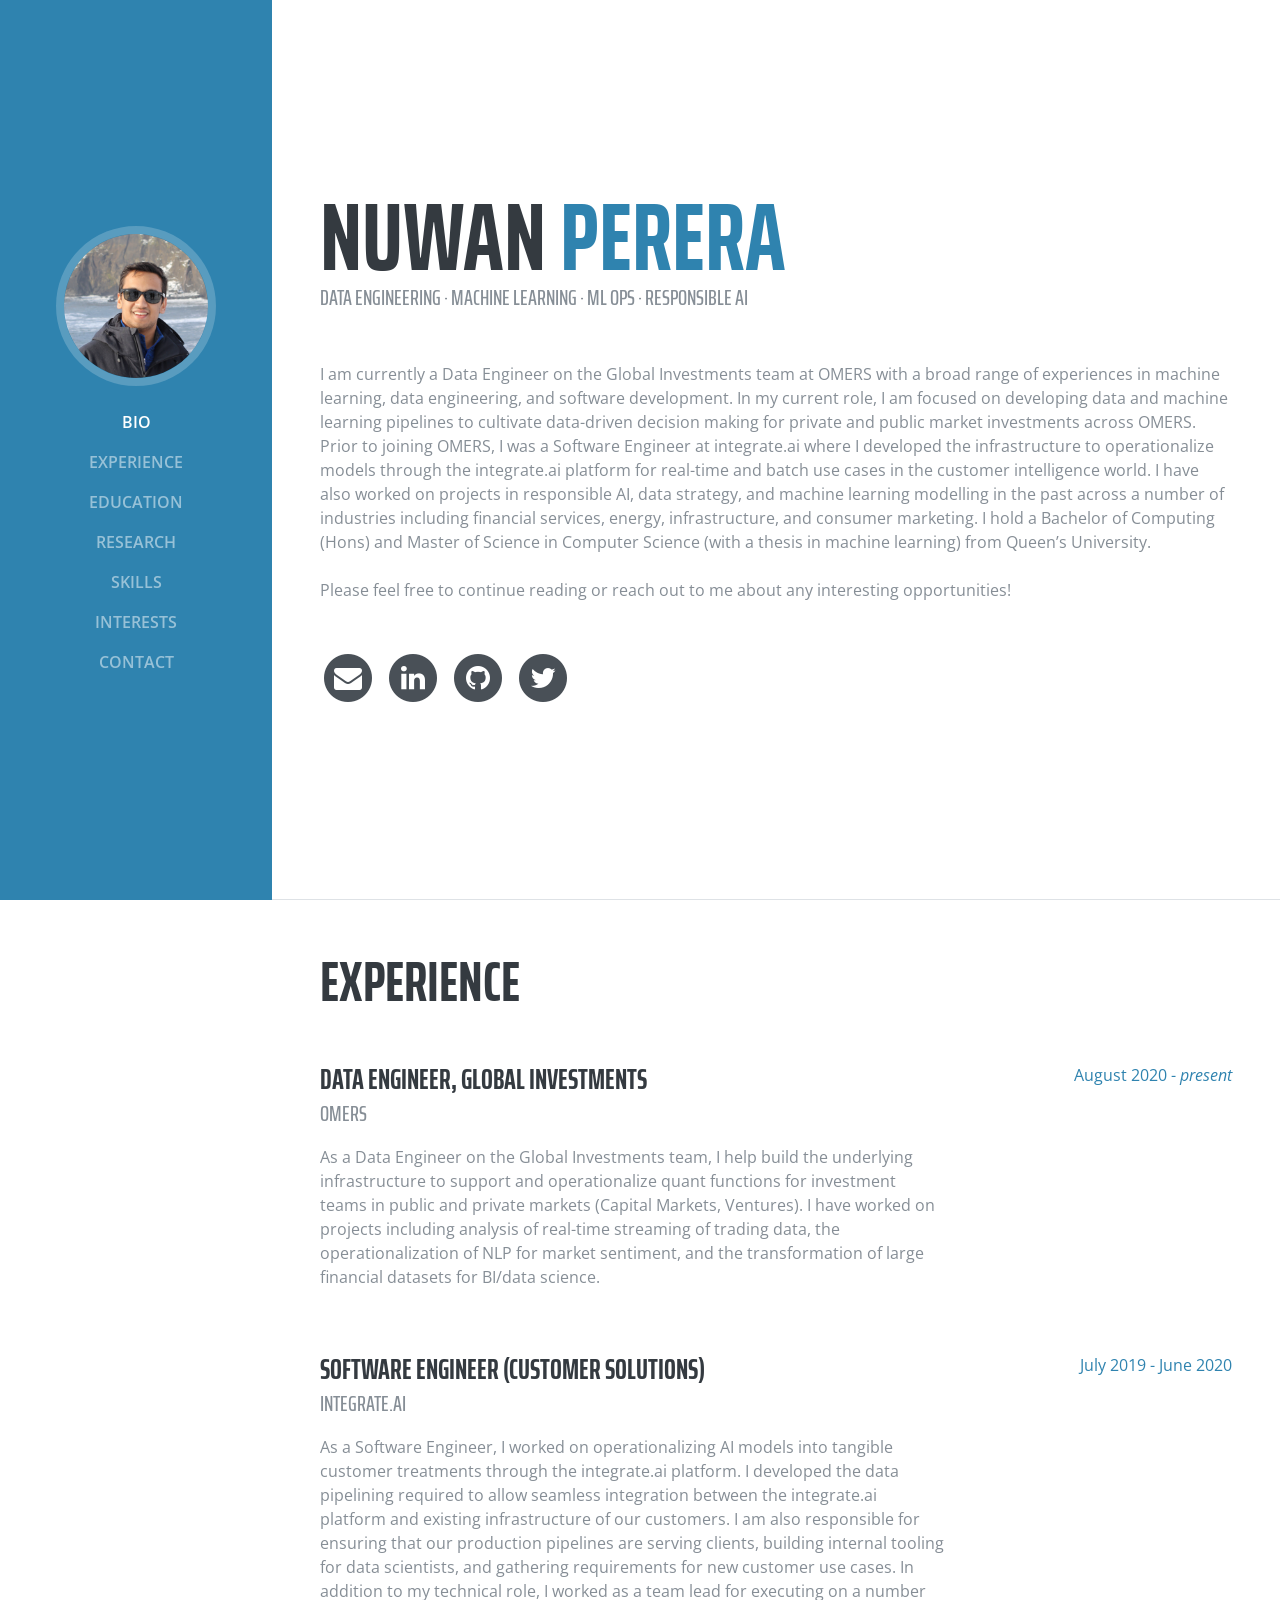
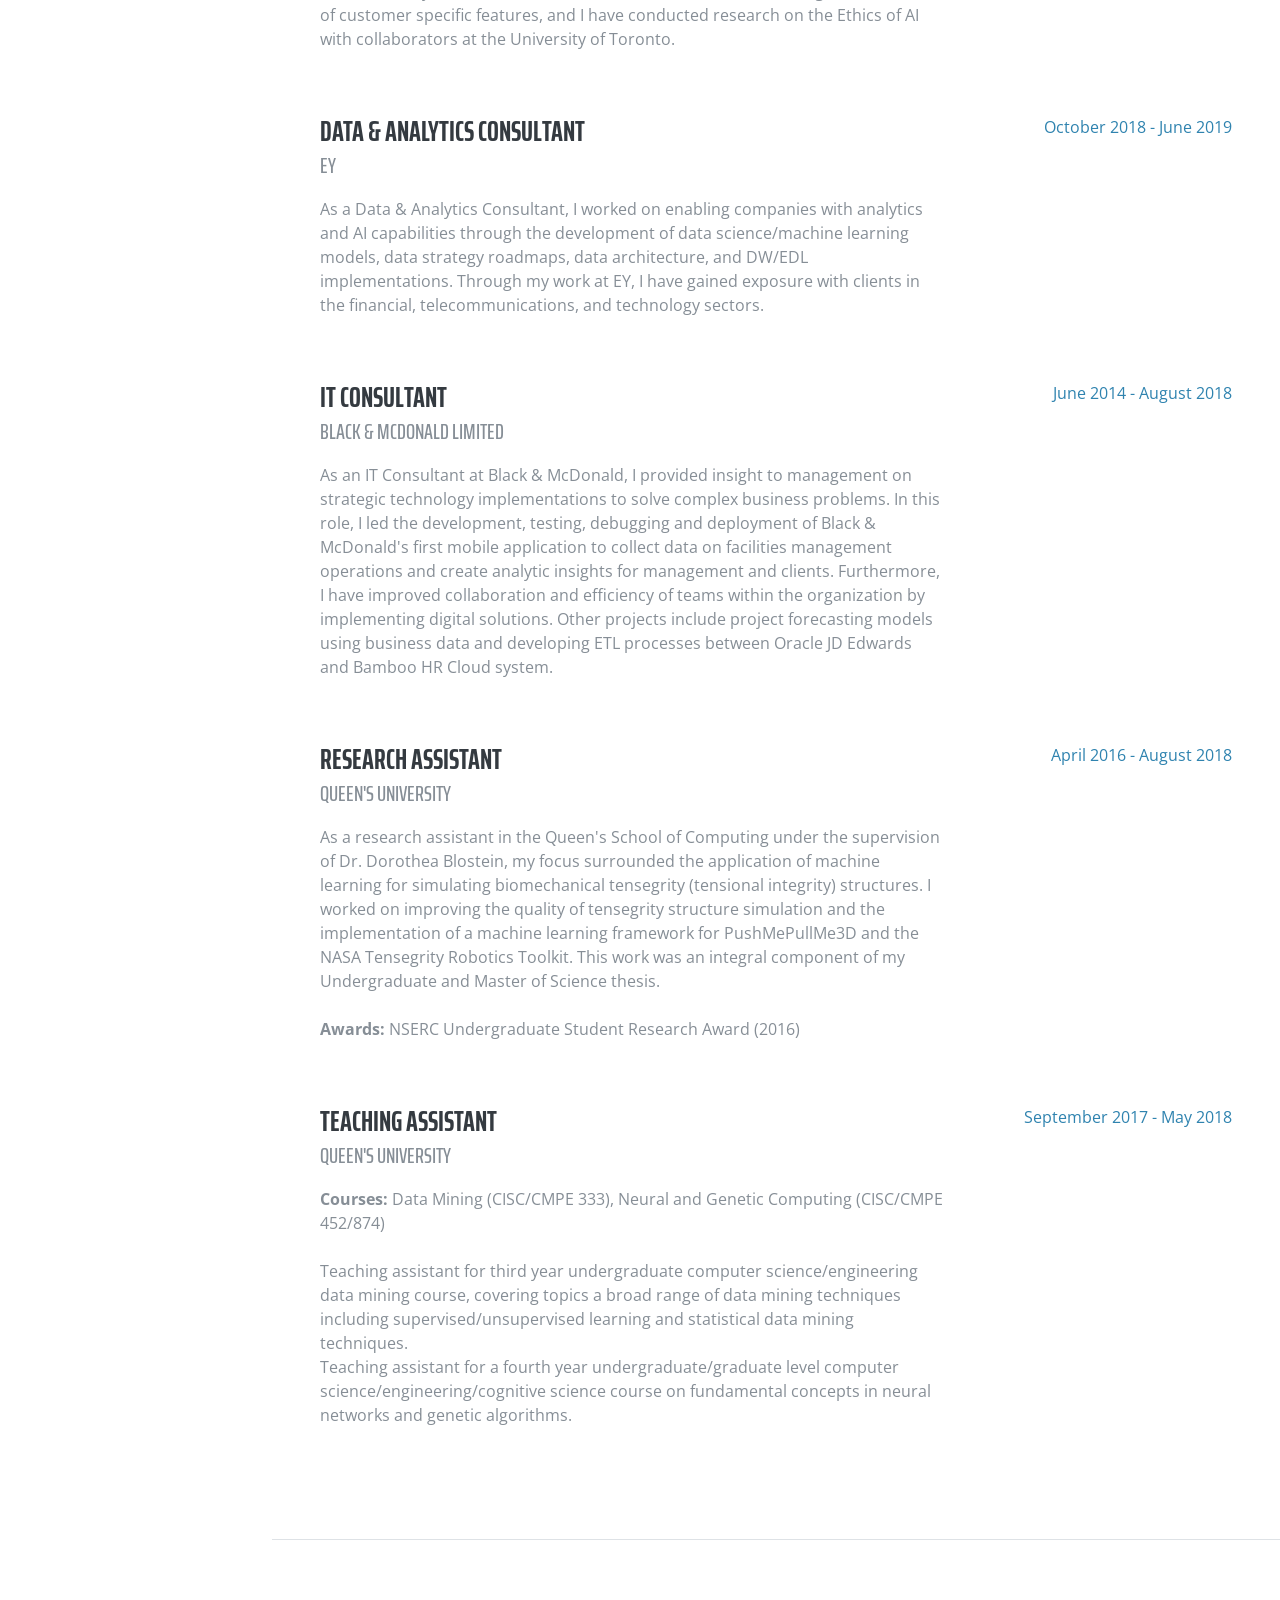
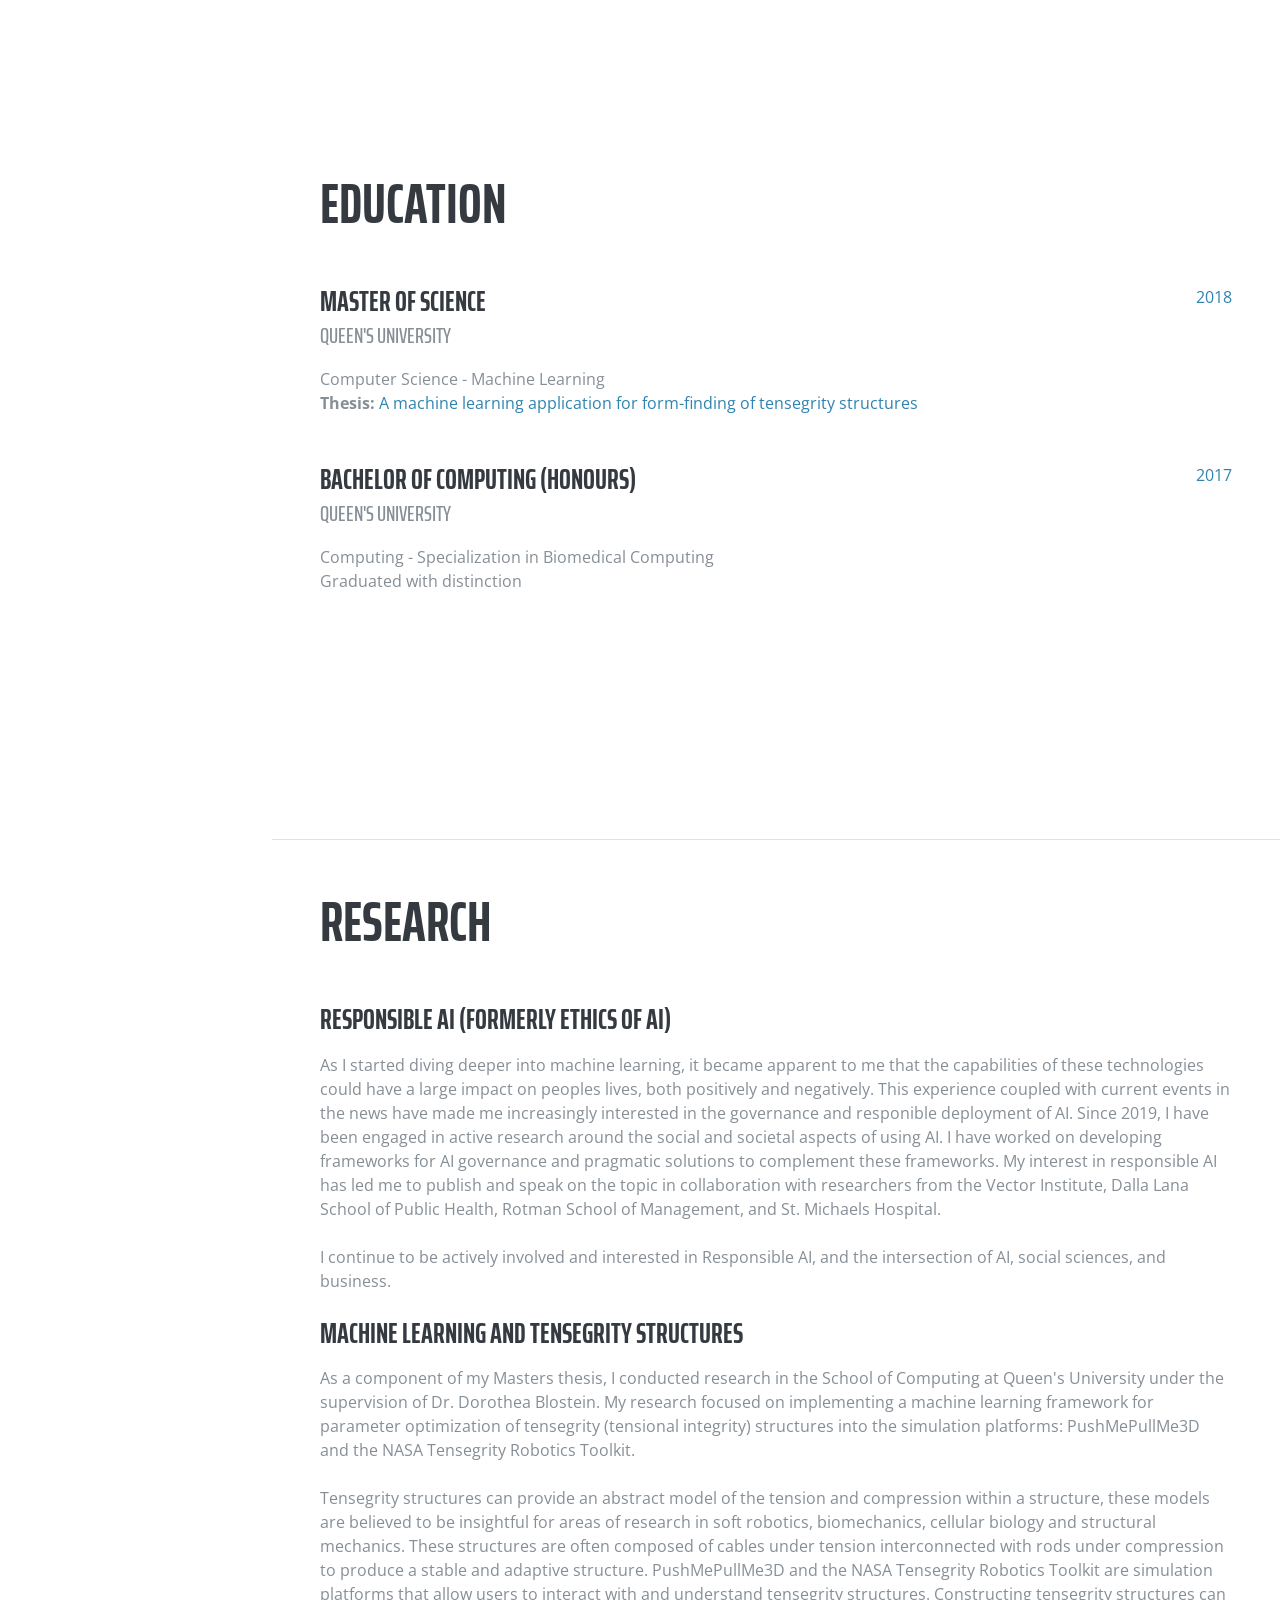
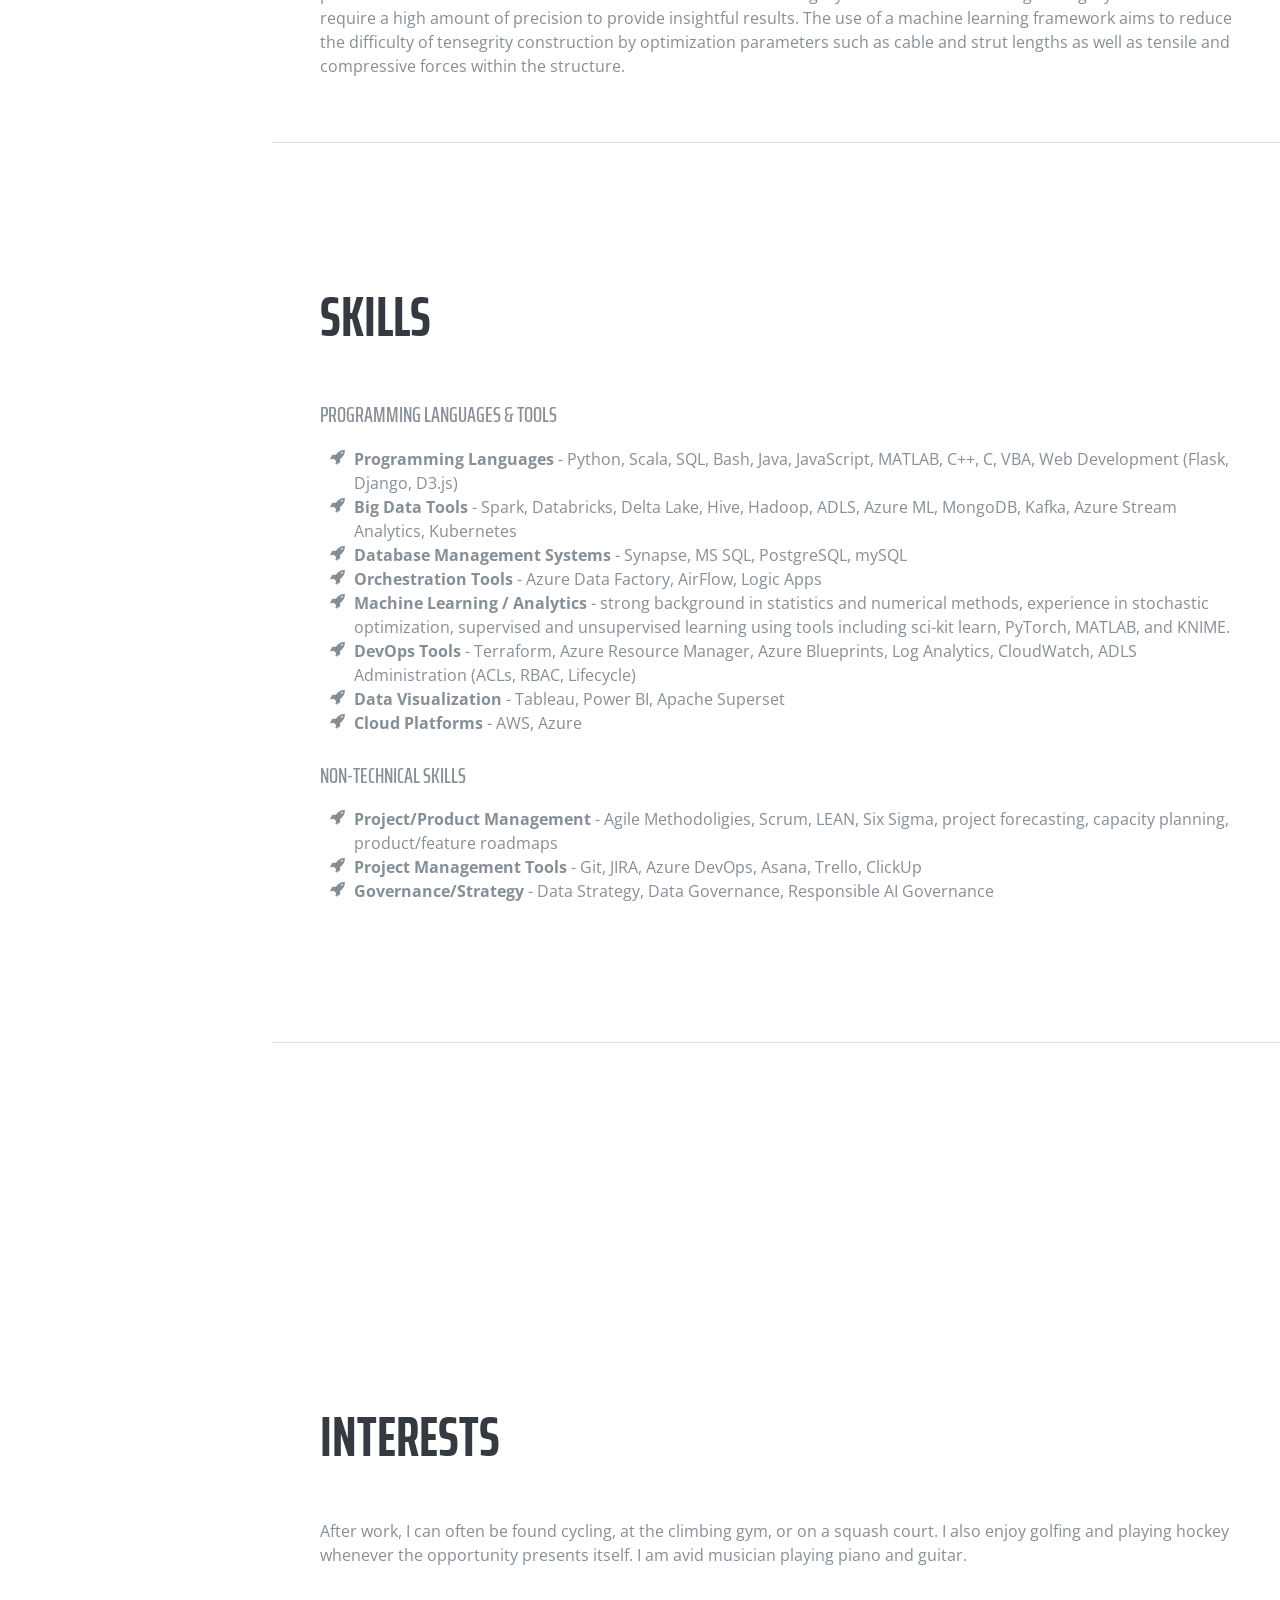
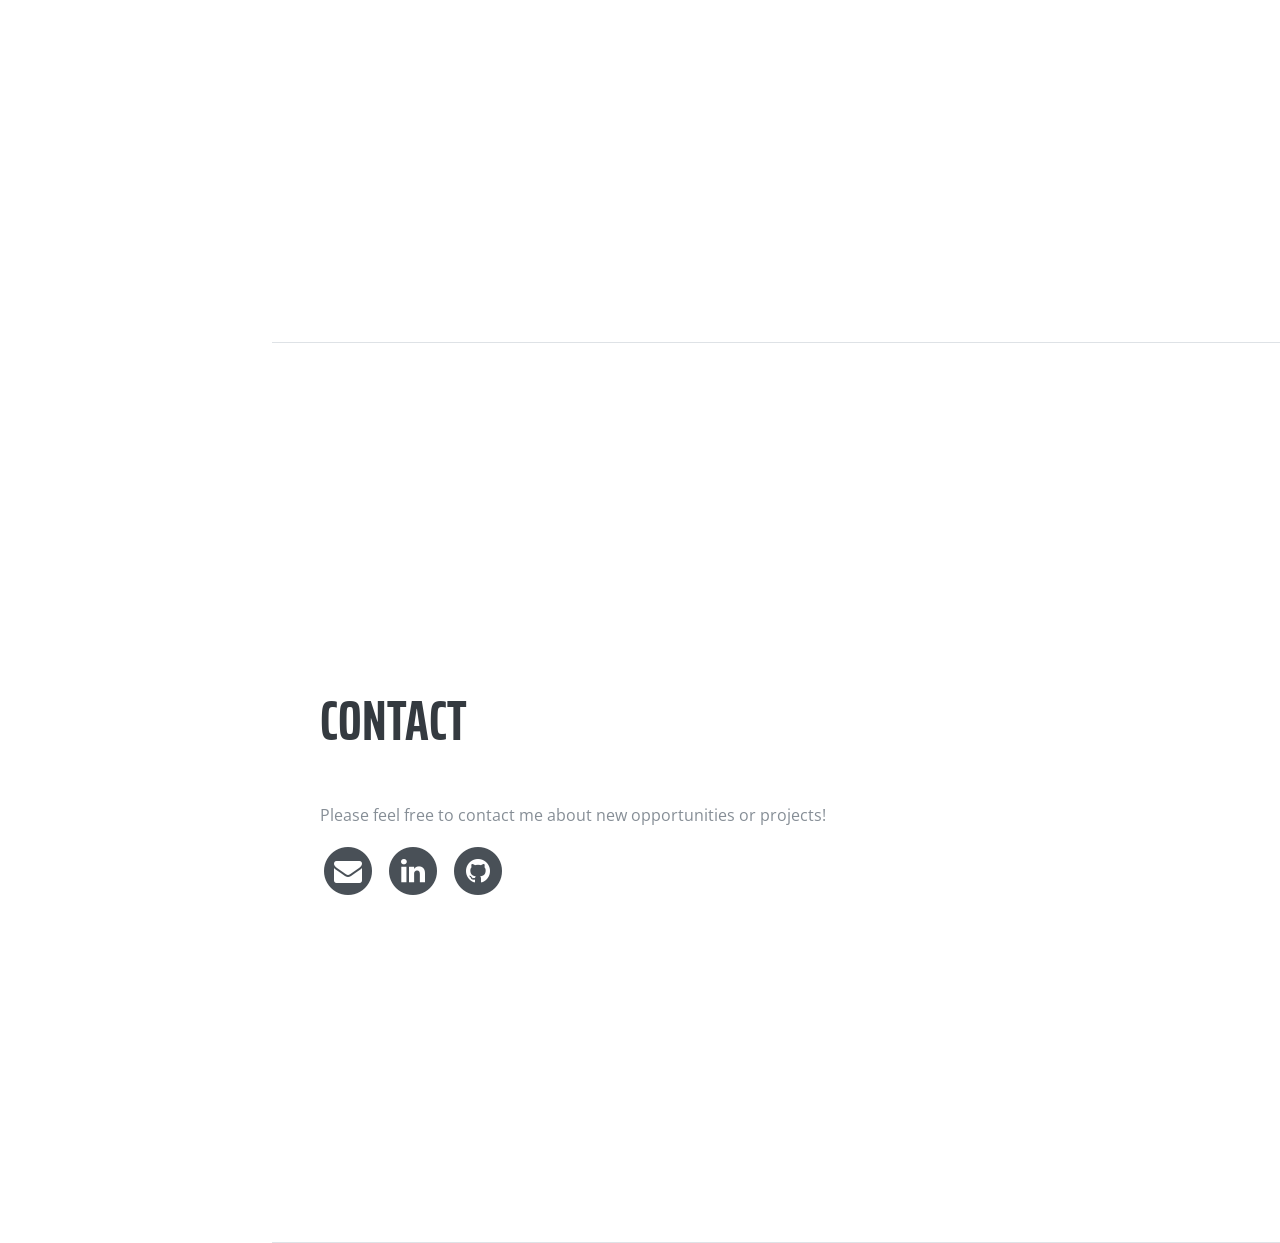
==== commit 28341aa8: "Update index.html" ====
--- a/index.html
+++ b/index.html
@@ -128,8 +128,8 @@
             <div class="resume-content mr-auto">
               <h3 class="mb-0">Data Engineer, Global Investments</h3>
               <div class="subheading mb-3">OMERS</div>
-              <p>As a Data Engineer on the Global Investments team, I help build the underlying infrastructure to support quant functions for investment teams in public and private markets (Capital Markets, Ventures).
-                I also work on scaling ML models and pipelines to aid in the investment decision making process.
+              <p>As a Data Engineer on the Global Investments team, I help build the underlying infrastructure to support and operationalize quant functions for investment teams in public and private markets (Capital Markets, Ventures).
+                I have worked on projects including analysis of real-time streaming of trading data, the operationalization of NLP for market sentiment, and the transformation of large financial datasets for BI/data science.
               </p>
             </div>
             <div class="resume-date text-md-right">
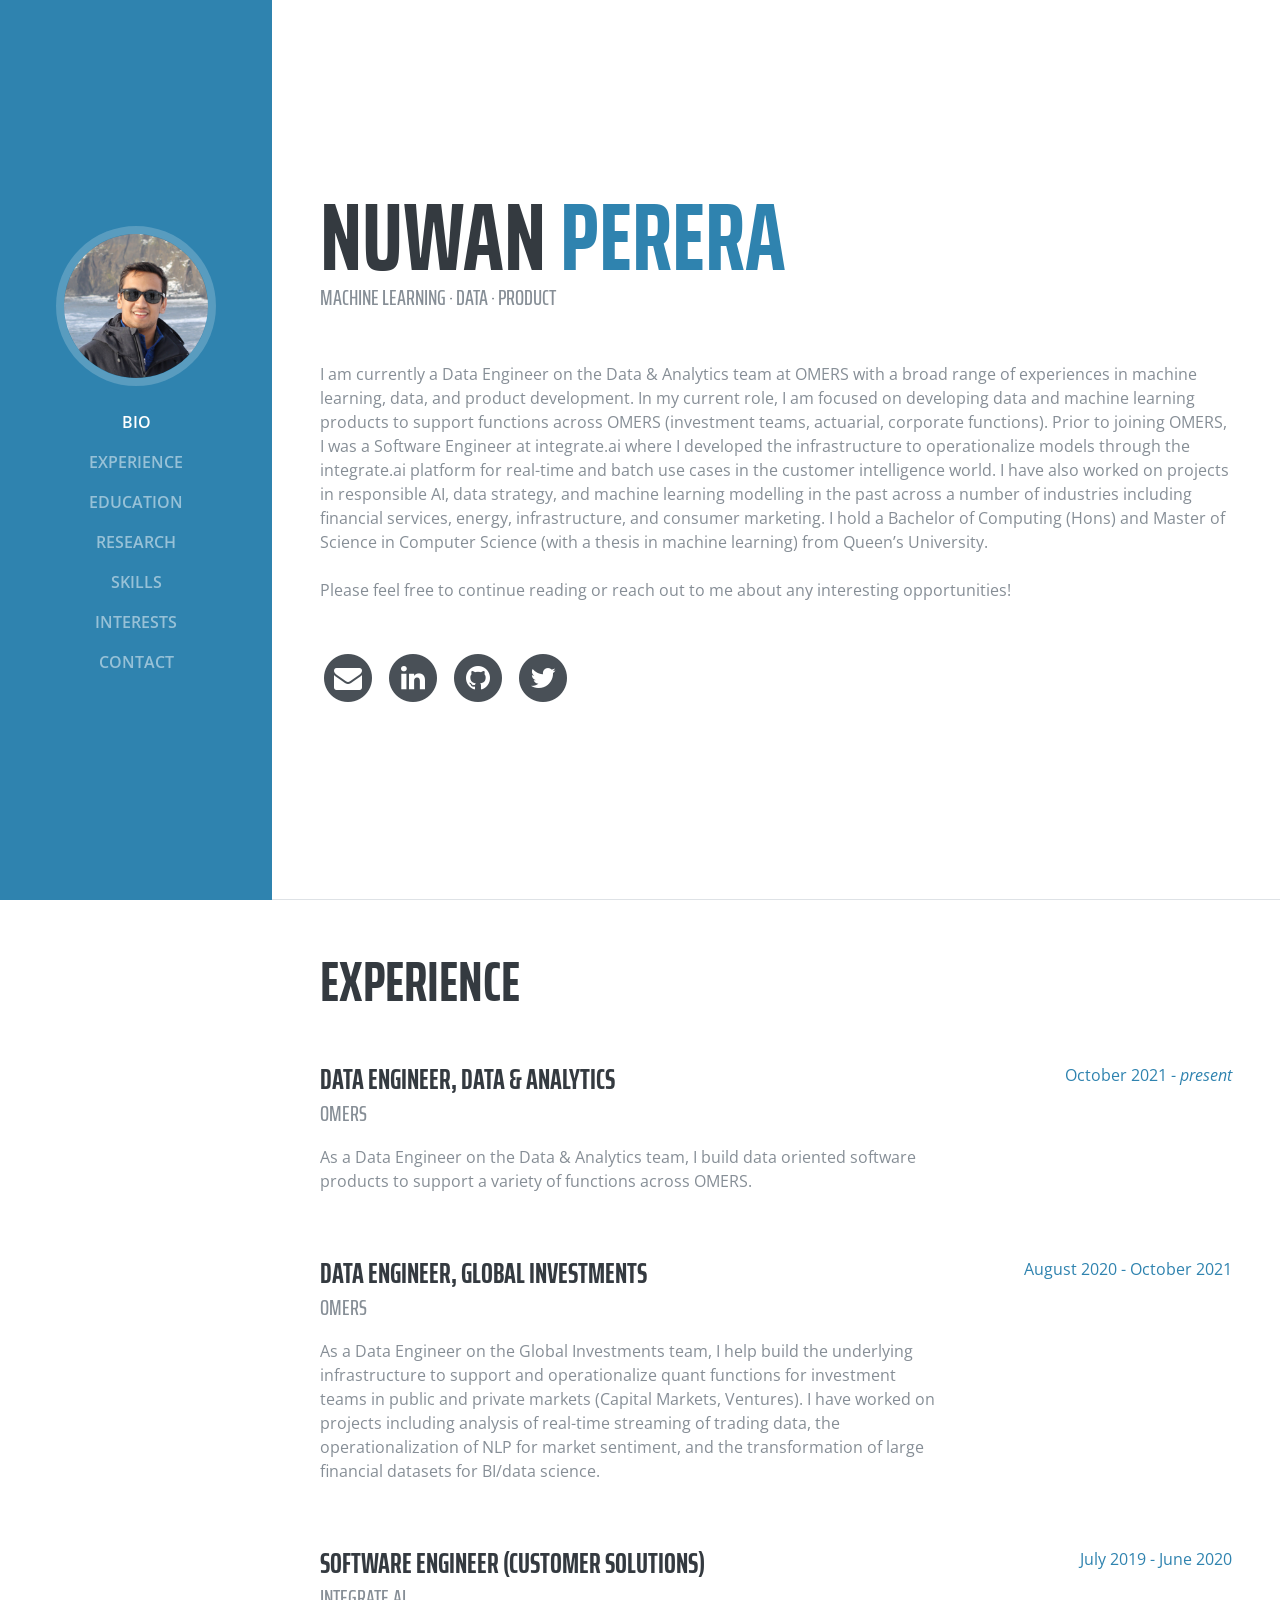
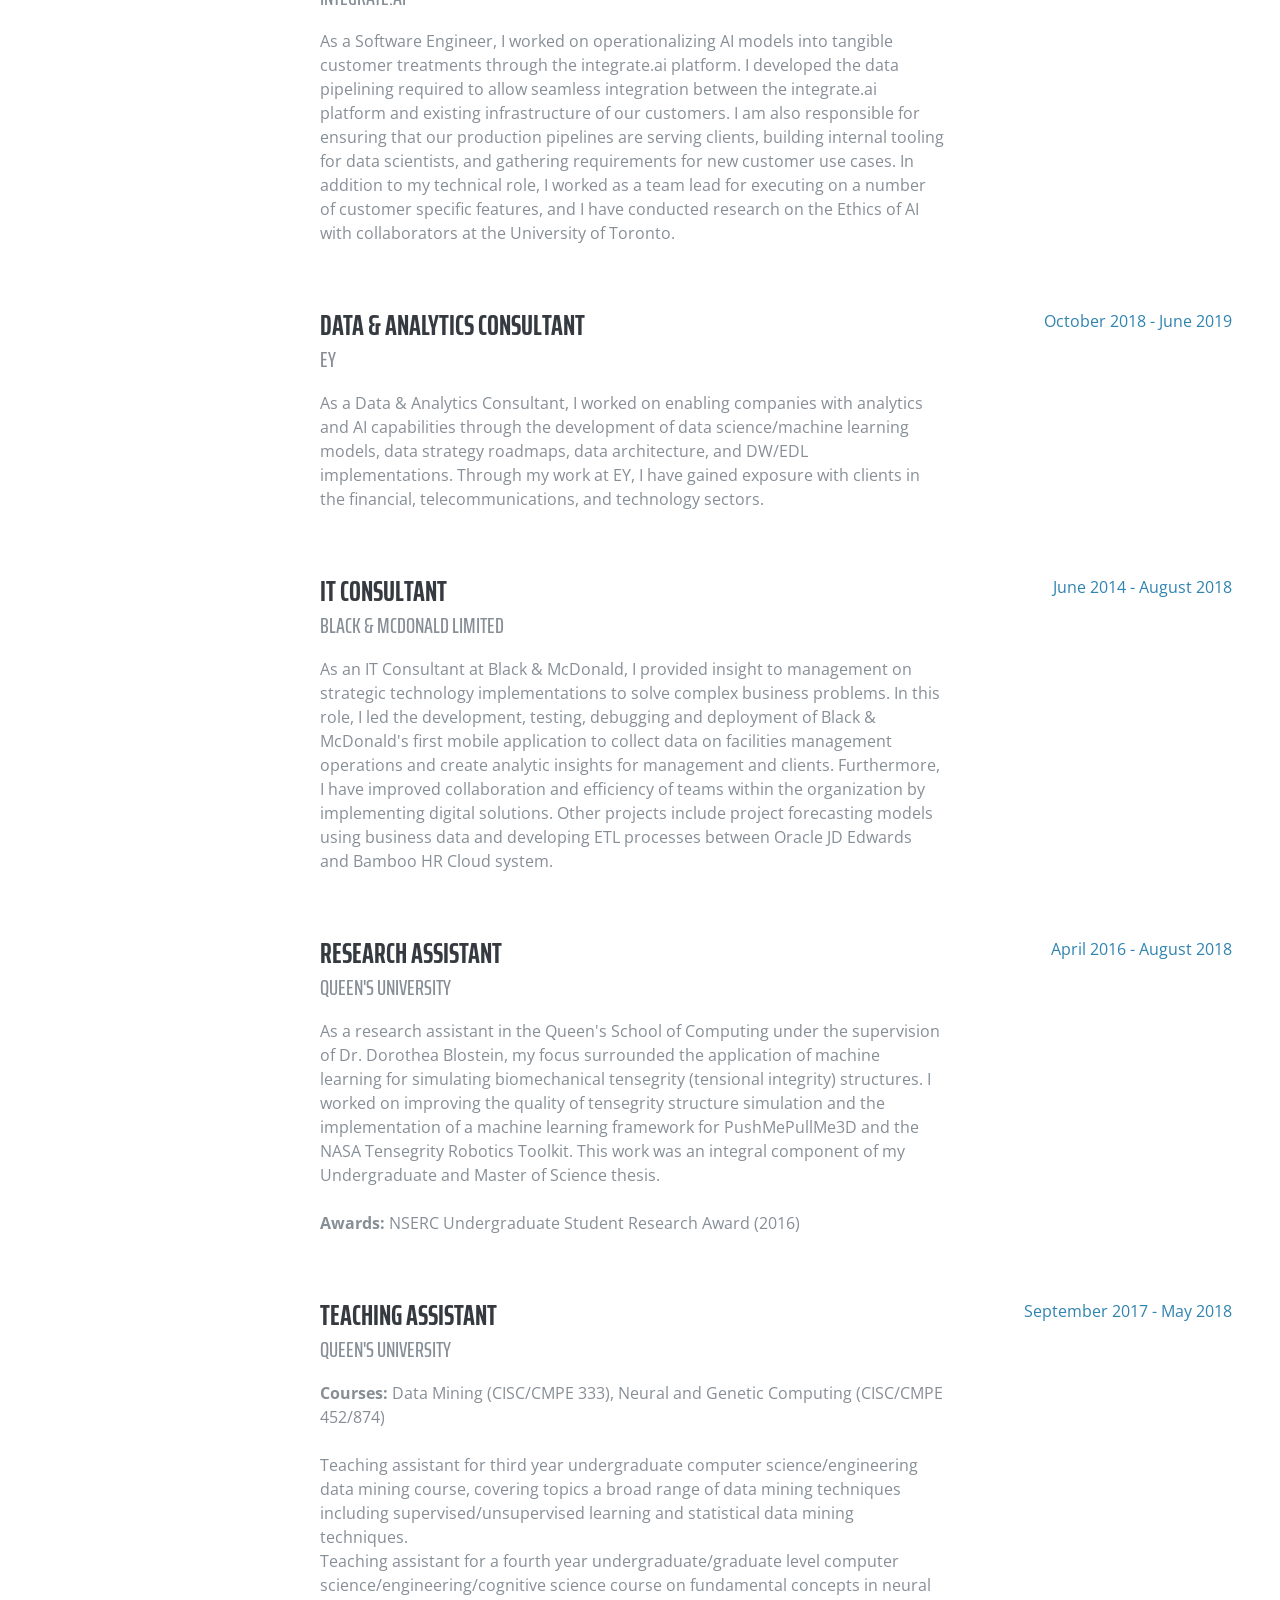
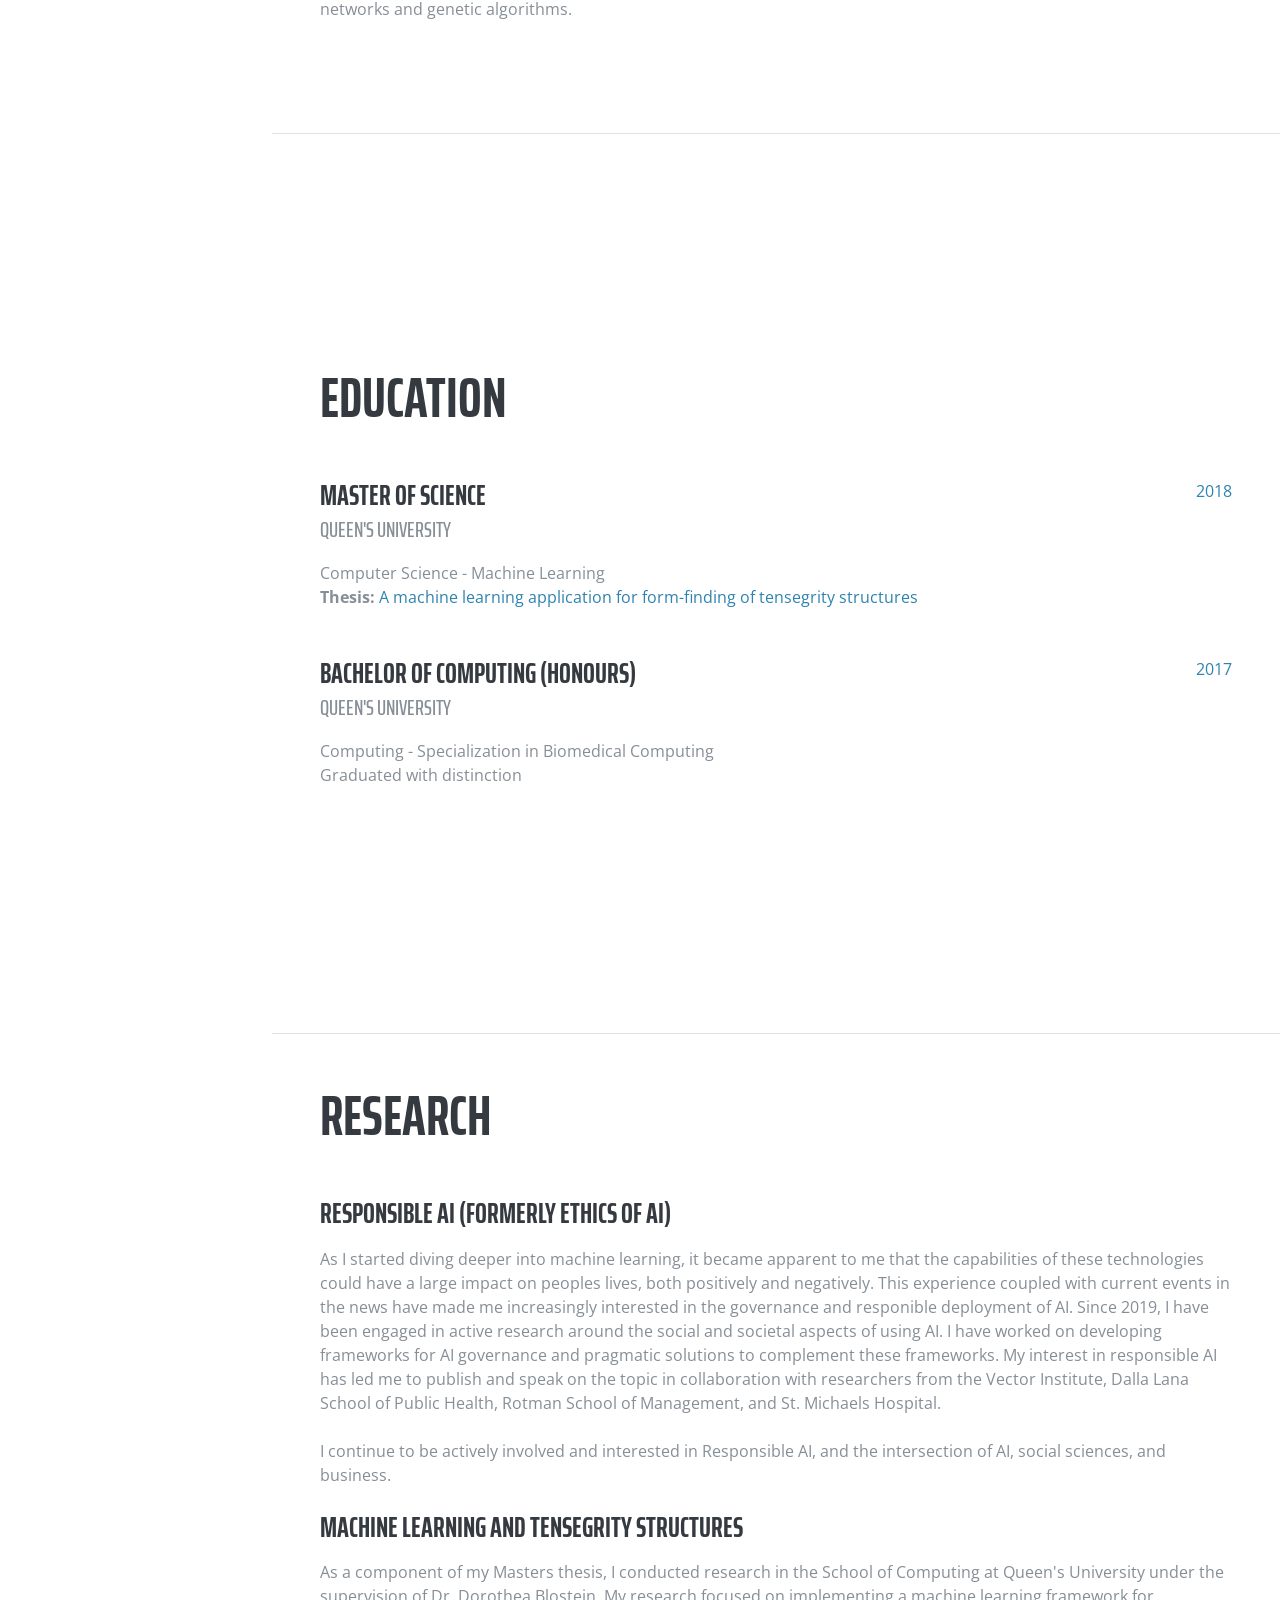
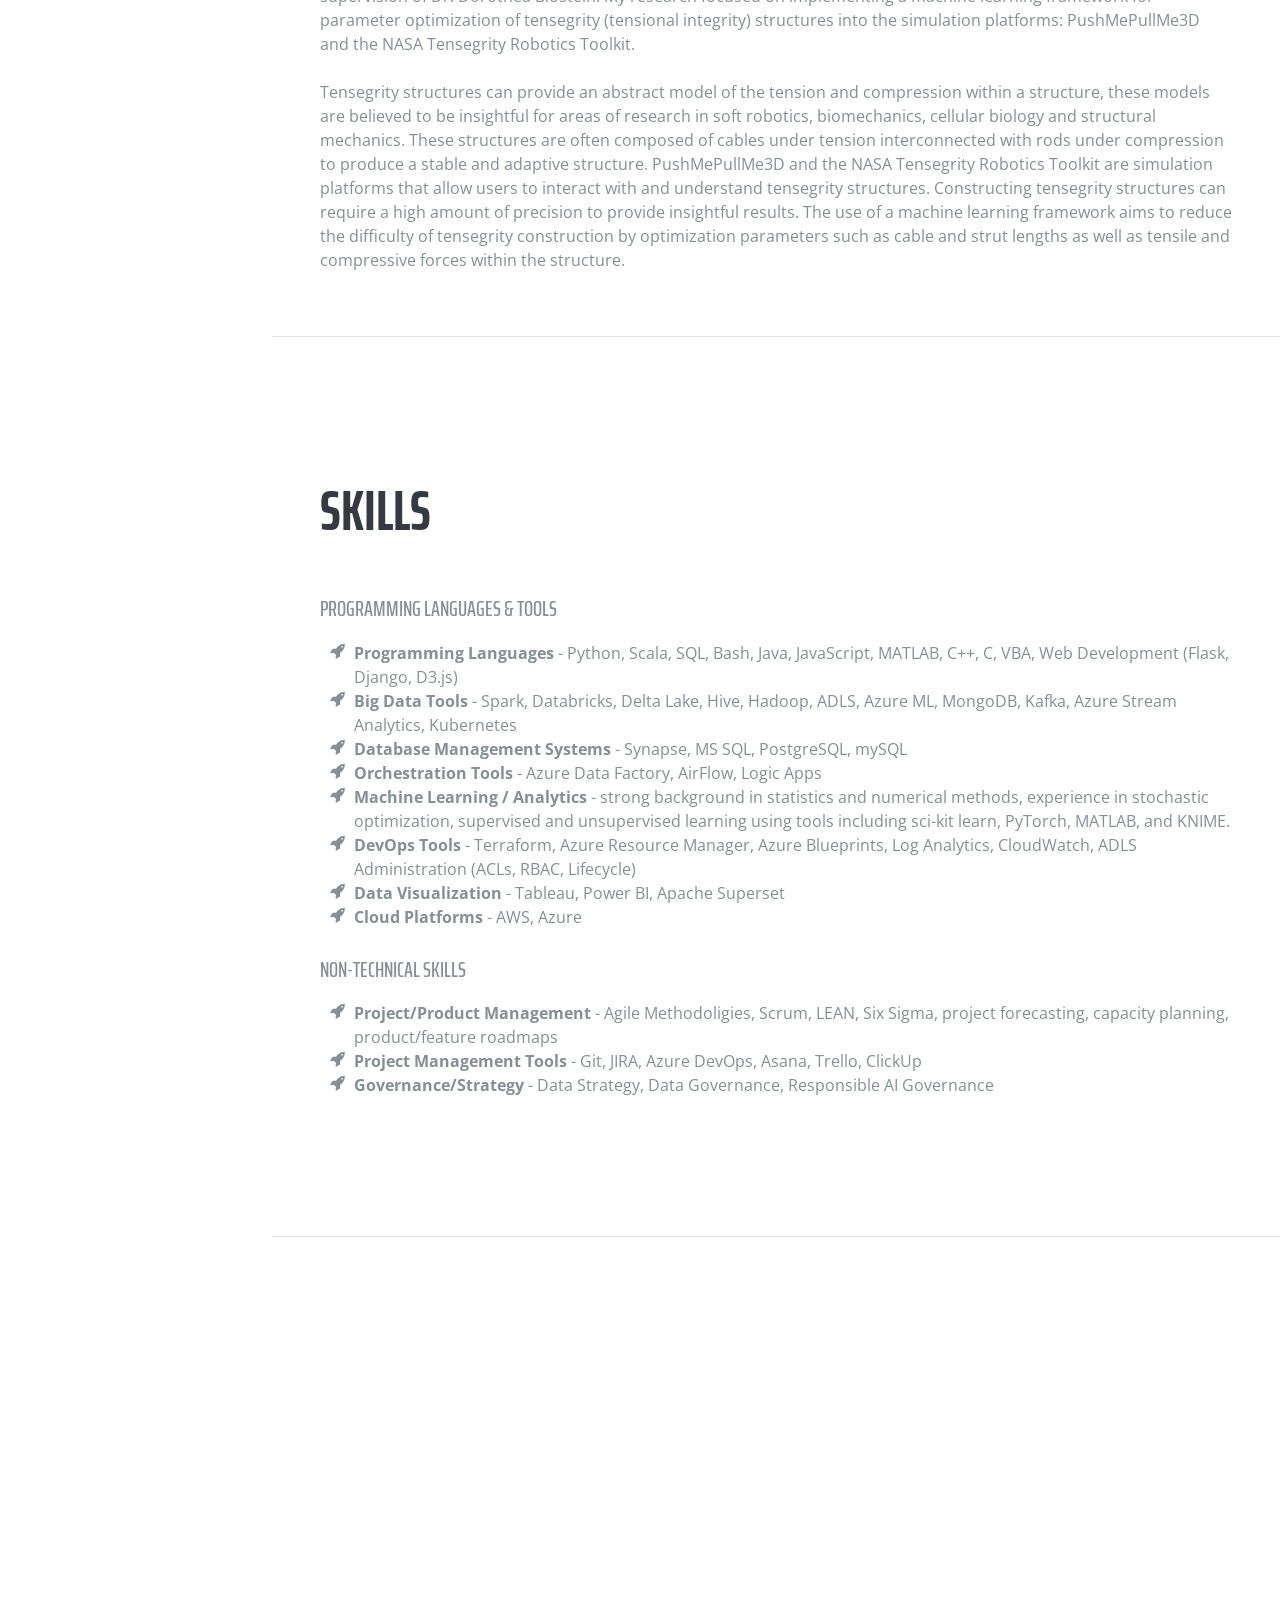
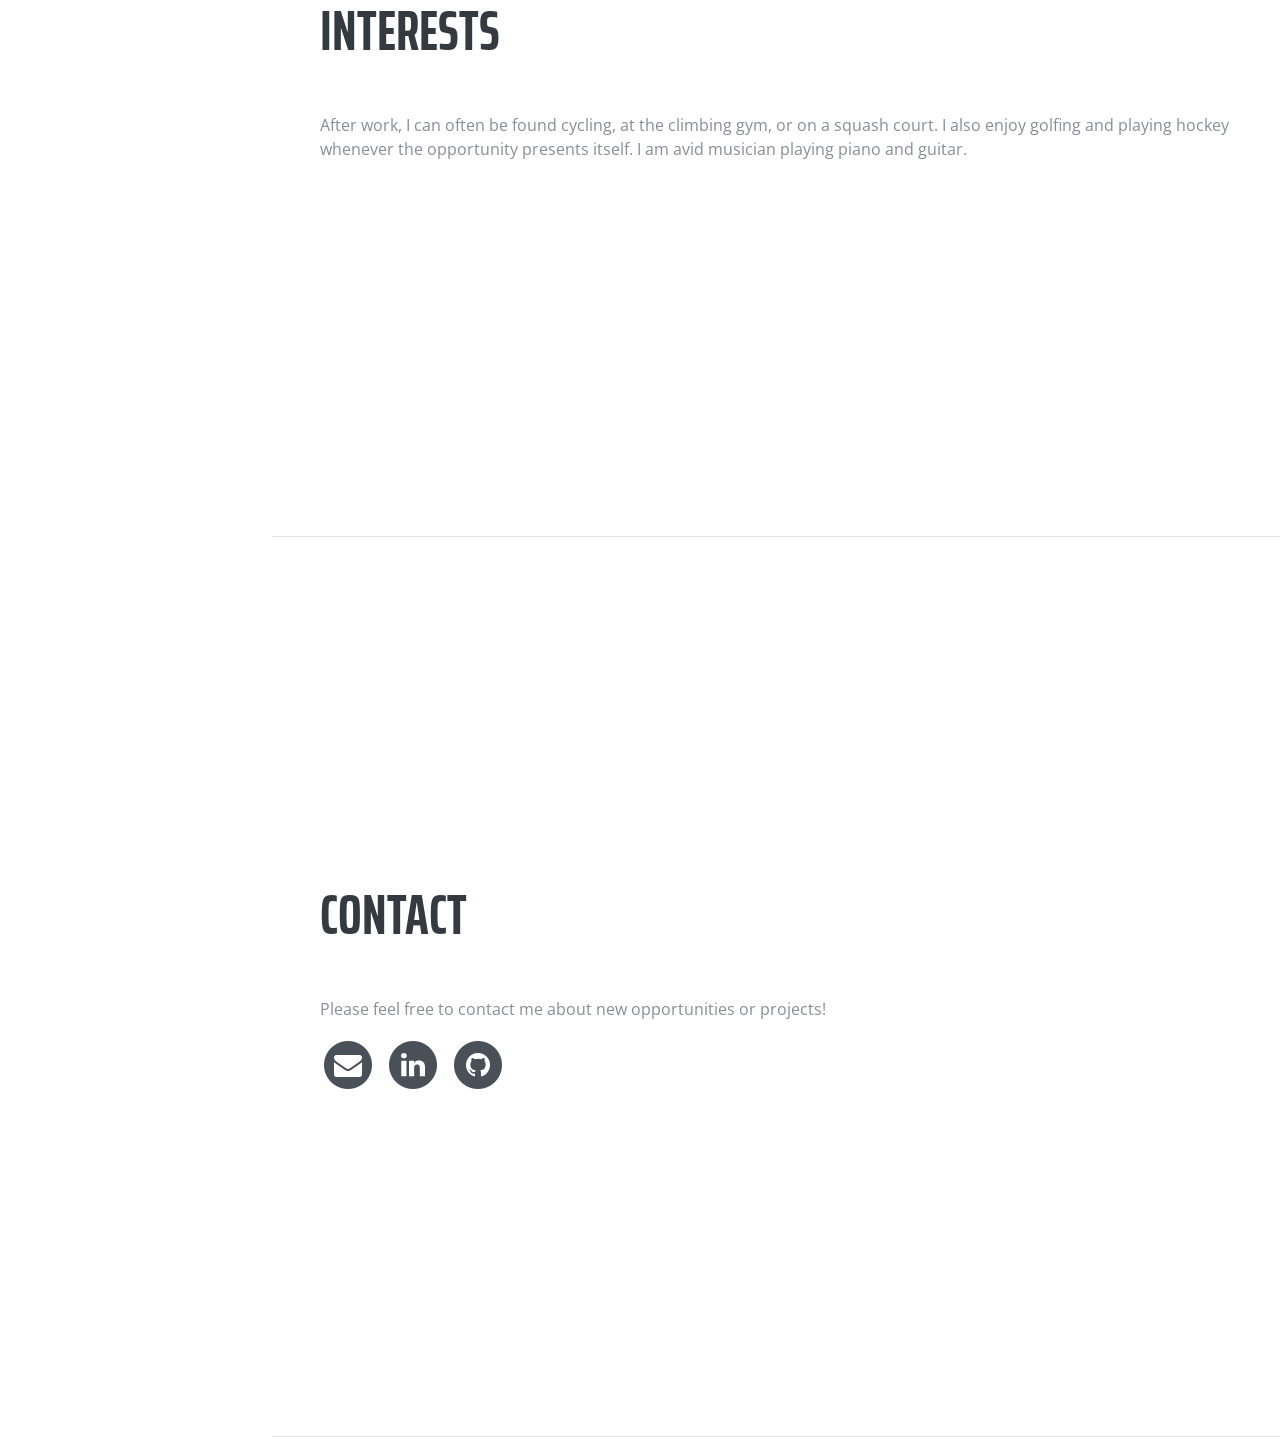
==== commit 21293b95: "Update index.html" ====
--- a/index.html
+++ b/index.html
@@ -74,10 +74,10 @@
           <h1 class="mb-0">Nuwan
             <span class="text-primary">Perera</span>
           </h1>
-          <div class="subheading mb-5">Data Engineering · Machine Learning · ML Ops · Responsible AI 
-          </div>
-          <p class="mb-5">I am currently a Data Engineer on the Global Investments team at OMERS with a broad range of experiences in machine learning, data engineering, and software development.
-            In my current role, I am focused on developing data and machine learning pipelines to cultivate data-driven decision making for private and public market investments across OMERS.
+          <div class="subheading mb-5">Machine Learning · Data · Product
+          </div>
+          <p class="mb-5">I am currently a Data Engineer on the Data & Analytics team at OMERS with a broad range of experiences in machine learning, data, and product development.
+            In my current role, I am focused on developing data and machine learning products to support functions across OMERS (investment teams, actuarial, corporate functions).
             Prior to joining OMERS, I was a Software Engineer at integrate.ai where I developed the infrastructure to operationalize models through the integrate.ai platform for real-time and batch use cases in the
             customer intelligence world. I have also worked on projects in responsible AI, data strategy, and machine learning modelling in the past across a number of industries including financial services, energy, infrastructure, and consumer marketing. 
             I hold a Bachelor of Computing (Hons) and Master of Science in Computer Science (with a thesis in machine learning) from Queen’s University.
@@ -126,6 +126,18 @@
 
           <div class="resume-item d-flex flex-column flex-md-row mb-5">
             <div class="resume-content mr-auto">
+              <h3 class="mb-0">Data Engineer, Data & Analytics</h3>
+              <div class="subheading mb-3">OMERS</div>
+              <p>As a Data Engineer on the Data & Analytics team, I build data oriented software products to support a variety of functions across OMERS.
+            </div>
+            <div class="resume-date text-md-right">
+              <span class="text-primary">October 2021 - <i>present</i></span>
+            </div>
+          </div>
+
+
+          <div class="resume-item d-flex flex-column flex-md-row mb-5">
+            <div class="resume-content mr-auto">
               <h3 class="mb-0">Data Engineer, Global Investments</h3>
               <div class="subheading mb-3">OMERS</div>
               <p>As a Data Engineer on the Global Investments team, I help build the underlying infrastructure to support and operationalize quant functions for investment teams in public and private markets (Capital Markets, Ventures).
@@ -133,7 +145,7 @@
               </p>
             </div>
             <div class="resume-date text-md-right">
-              <span class="text-primary">August 2020 - <i>present</i></span>
+              <span class="text-primary">August 2020 - October 2021</span>
             </div>
           </div>
 
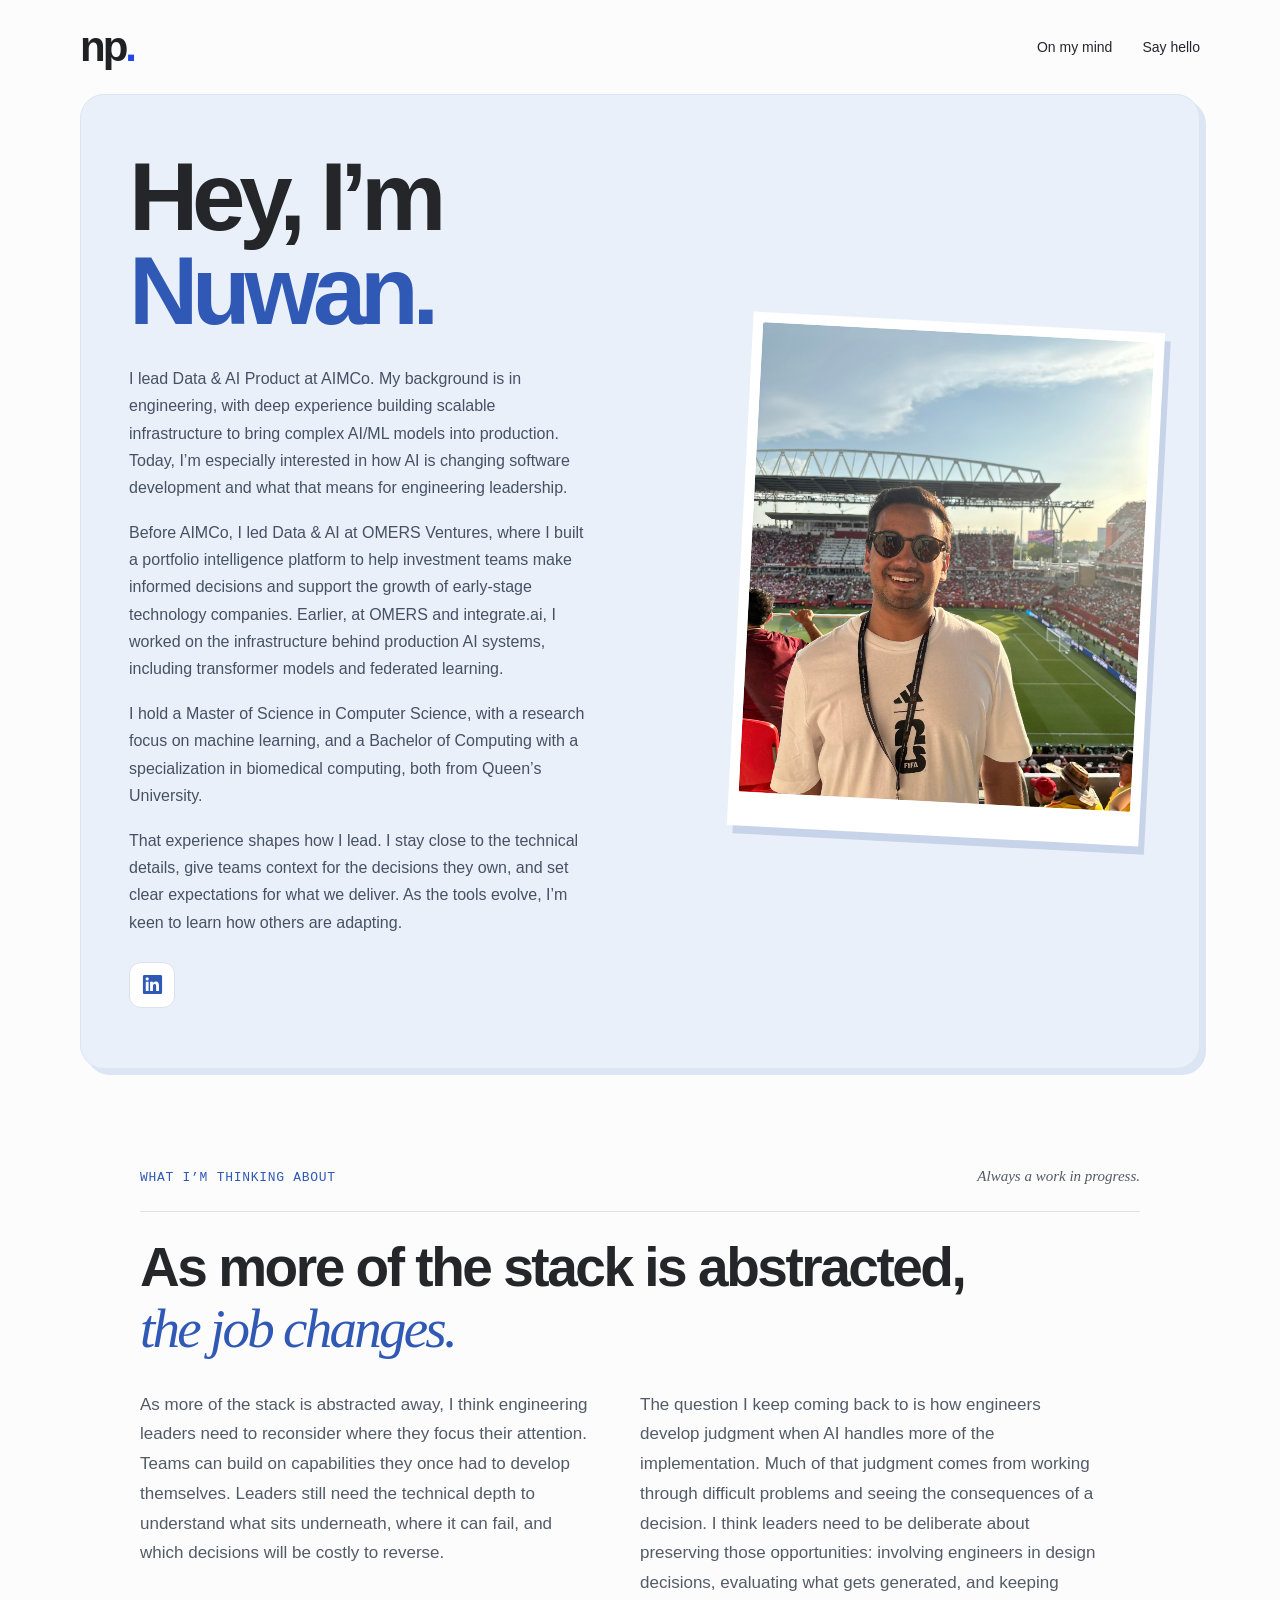
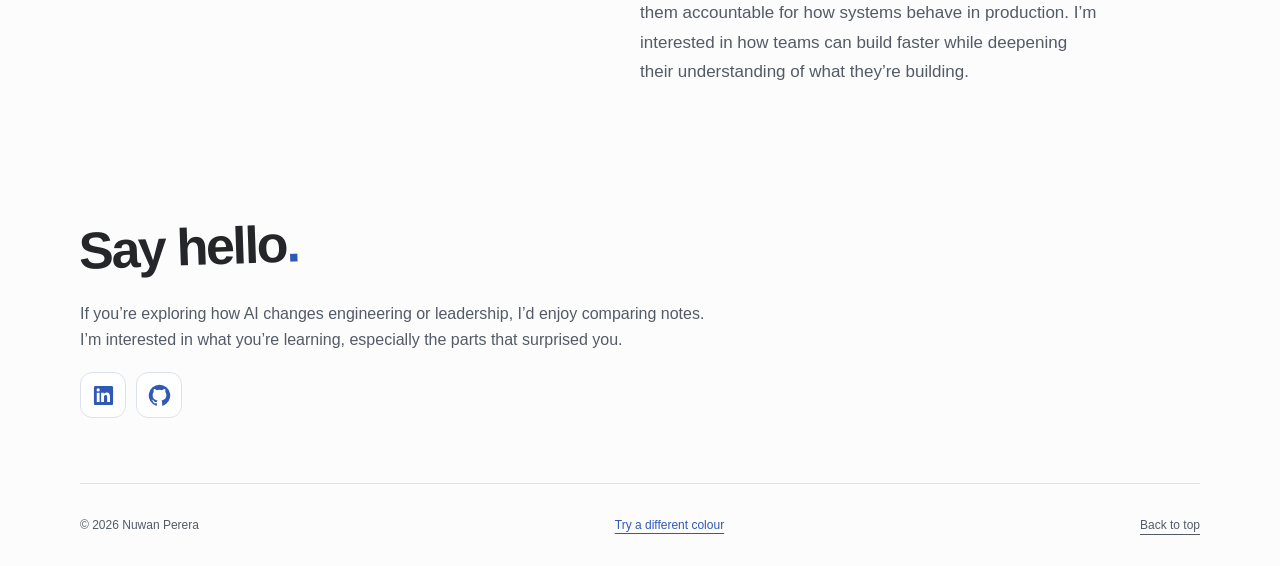
==== commit 9a331e91: "Refresh" ====
--- a/index.html
+++ b/index.html
@@ -1,390 +1,41 @@
-<!DOCTYPE html>
+<!doctype html>
 <html lang="en">
+<head>
+  <meta charset="utf-8">
+  <meta name="viewport" content="width=device-width, initial-scale=1">
+  <meta name="description" content="Nuwan Perera: technology leader with a background in AI, data, and venture.">
+  <meta name="theme-color" content="#2447e8">
+  <title>Nuwan Perera</title>
+  <link rel="icon" href="img/favicon.svg" type="image/svg+xml">
+  <link rel="stylesheet" href="css/home.css?v=9">
+  <script src="js/home.js" defer></script>
+</head>
+<body>
+  <a class="skip" href="#main">Skip to content</a>
+  <header class="nav wrap">
+    <a class="wordmark" href="#about" aria-label="Nuwan Perera home">np<span aria-hidden="true">.</span></a>
+    <nav aria-label="Main navigation"><a href="#ideas">On my mind</a><a href="#contact">Say hello</a></nav>
+  </header>
+  <main id="main">
+    <section class="hero wrap" id="about">
+      <div class="intro"><h1>Hey, I’m<br><span>Nuwan.</span></h1>
+        <p class="intro-copy">I lead Data &amp; AI Product at AIMCo. My background is in engineering, with deep experience building scalable infrastructure to bring complex AI/ML models into production. Today, I’m especially interested in how AI is changing software development and what that means for engineering leadership.</p>
+        <p class="intro-copy">Before AIMCo, I led Data &amp; AI at OMERS Ventures, where I built a portfolio intelligence platform to help investment teams make informed decisions and support the growth of early-stage technology companies. Earlier, at OMERS and integrate.ai, I worked on the infrastructure behind production AI systems, including transformer models and federated learning.</p>
+        <p class="intro-copy">I hold a Master of Science in Computer Science, with a research focus on machine learning, and a Bachelor of Computing with a specialization in biomedical computing, both from Queen’s University.</p>
+        <p class="intro-copy">That experience shapes how I lead. I stay close to the technical details, give teams context for the decisions they own, and set clear expectations for what we deliver. As the tools evolve, I’m keen to learn how others are adapting.</p>
+        <a class="social-icon" href="https://www.linkedin.com/in/pereranuwan/" aria-label="LinkedIn" title="LinkedIn"><svg viewBox="0 0 24 24" aria-hidden="true"><path d="M20.45 2H3.55C2.69 2 2 2.68 2 3.52v16.96c0 .84.69 1.52 1.55 1.52h16.9c.86 0 1.55-.68 1.55-1.52V3.52c0-.84-.69-1.52-1.55-1.52ZM7.93 18.75H4.98V9.2h2.95v9.55ZM6.45 7.9a1.71 1.71 0 1 1 0-3.42 1.71 1.71 0 0 1 0 3.42Zm12.3 10.85H15.8V14.1c0-1.11-.02-2.54-1.55-2.54-1.55 0-1.79 1.21-1.79 2.46v4.73H9.51V9.2h2.83v1.3h.04c.39-.74 1.36-1.52 2.8-1.52 2.99 0 3.57 1.97 3.57 4.53v5.24Z"/></svg></a>
+      </div>
+      <figure class="portrait"><div class="photo-frame"><img src="img/nuwan-match.jpg" alt="Nuwan smiling in the stands at a football match" width="1536" height="2048"></div></figure>
+    </section>
+    <section class="thinking wrap section" id="ideas">
+      <div class="thinking-title"><p class="eyebrow">What I’m thinking about</p><span class="margin-note">Always a work in progress.</span></div>
+      <h2 class="big-thought">As more of the stack is abstracted,<br><em>the job changes.</em></h2>
+      <div class="thought-body"><p>As more of the stack is abstracted away, I think engineering leaders need to reconsider where they focus their attention. Teams can build on capabilities they once had to develop themselves. Leaders still need the technical depth to understand what sits underneath, where it can fail, and which decisions will be costly to reverse.</p><p>The question I keep coming back to is how engineers develop judgment when AI handles more of the implementation. Much of that judgment comes from working through difficult problems and seeing the consequences of a decision. I think leaders need to be deliberate about preserving those opportunities: involving engineers in design decisions, evaluating what gets generated, and keeping them accountable for how systems behave in production. I’m interested in how teams can build faster while deepening their understanding of what they’re building.</p></div>
 
-  <head>
+    </section>
 
-    <meta charset="utf-8">
-    <meta name="viewport" content="width=device-width, initial-scale=1, shrink-to-fit=no">
-    <meta name="description" content="">
-    <meta name="author" content="">
-
-    <title>Nuwan Perera</title>
-
-    <!-- Bootstrap core CSS -->
-    <link href="vendor/bootstrap/css/bootstrap.min.css" rel="stylesheet">
-
-    <!-- Custom fonts for this template -->
-    <link href="https://fonts.googleapis.com/css?family=Saira+Extra+Condensed:100,200,300,400,500,600,700,800,900" rel="stylesheet">
-    <link href="https://fonts.googleapis.com/css?family=Open+Sans:300,300i,400,400i,600,600i,700,700i,800,800i" rel="stylesheet">
-    <link href="vendor/font-awesome/css/font-awesome.min.css" rel="stylesheet">
-    <link href="vendor/devicons/css/devicons.min.css" rel="stylesheet">
-    <link href="vendor/simple-line-icons/css/simple-line-icons.css" rel="stylesheet">
-
-    <!-- Custom styles for this template -->
-    <link href="css/resume.min.css" rel="stylesheet">
-
-  </head>
-
-  <body id="page-top">
-
-    <nav class="navbar navbar-expand-lg navbar-dark bg-primary fixed-top" id="sideNav">
-      <a class="navbar-brand js-scroll-trigger" href="#page-top">
-        <span class="d-block d-lg-none">Nuwan Perera</span>
-        <span class="d-none d-lg-block">
-          <img class="img-fluid img-profile rounded-circle mx-auto mb-2" src="img/profile.jpg" alt="">
-        </span>
-      </a>
-      <button class="navbar-toggler" type="button" data-toggle="collapse" data-target="#navbarSupportedContent" aria-controls="navbarSupportedContent" aria-expanded="false" aria-label="Toggle navigation">
-        <span class="navbar-toggler-icon"></span>
-      </button>
-      <div class="collapse navbar-collapse" id="navbarSupportedContent">
-        <ul class="navbar-nav">
-          <li class="nav-item">
-            <a class="nav-link js-scroll-trigger" href="#about">Bio</a>
-          </li>
-          <li class="nav-item">
-            <a class="nav-link js-scroll-trigger" href="#experience">Experience</a>
-          </li>
-		  <li class="nav-item">
-            <a class="nav-link js-scroll-trigger" href="#education">Education</a>
-          </li>
-		  <li class="nav-item">
-            <a class="nav-link js-scroll-trigger" href="#research">Research</a>
-          </li>
-          <li class="nav-item">
-            <a class="nav-link js-scroll-trigger" href="#skills">Skills</a>
-          </li>
-          <li class="nav-item">
-            <a class="nav-link js-scroll-trigger" href="#interests">Interests</a>
-          </li>
-		  <!--<li class="nav-item">
-            <a class="nav-link js-scroll-trigger" href="#portfolio">Portfolio</a>
-          </li> !-->
-		  <li class="nav-item">
-            <a class="nav-link js-scroll-trigger" href="#contact">Contact</a>
-          </li>
-        </ul>
-      </div>
-    </nav>
-
-    <div class="container-fluid p-0">
-
-      <section class="resume-section p-3 p-lg-5 d-flex d-column" id="about">
-        <div class="my-auto">
-          <h1 class="mb-0">Nuwan
-            <span class="text-primary">Perera</span>
-          </h1>
-          <div class="subheading mb-5">Machine Learning · Data · Product
-          </div>
-          <p class="mb-5">I am currently a Data Engineer on the Data & Analytics team at OMERS with a broad range of experiences in machine learning, data, and product development.
-            In my current role, I am focused on developing data and machine learning products to support functions across OMERS (investment teams, actuarial, corporate functions).
-            Prior to joining OMERS, I was a Software Engineer at integrate.ai where I developed the infrastructure to operationalize models through the integrate.ai platform for real-time and batch use cases in the
-            customer intelligence world. I have also worked on projects in responsible AI, data strategy, and machine learning modelling in the past across a number of industries including financial services, energy, infrastructure, and consumer marketing. 
-            I hold a Bachelor of Computing (Hons) and Master of Science in Computer Science (with a thesis in machine learning) from Queen’s University.
-		  <br><br>Please feel free to continue reading or reach out to me about any interesting opportunities!</p>
-          <ul class="list-inline list-social-icons mb-0">
-            <li class="list-inline-item">
-              <a href="mailto:nuwan.perera@queensu.ca">
-                <span class="fa-stack fa-lg">
-                  <i class="fa fa-circle fa-stack-2x"></i>
-                  <i class="fa fa-envelope fa-stack-1x fa-inverse"></i>
-                </span>
-              </a>
-            </li>
-            <li class="list-inline-item">
-              <a href="https://www.linkedin.com/in/pereranuwan/">
-                <span class="fa-stack fa-lg">
-                  <i class="fa fa-circle fa-stack-2x"></i>
-                  <i class="fa fa-linkedin fa-stack-1x fa-inverse"></i>
-                </span>
-              </a>
-            </li>
-            <li class="list-inline-item">
-              <a href="http://www.github.com/nuwanperera">
-                <span class="fa-stack fa-lg">
-                  <i class="fa fa-circle fa-stack-2x"></i>
-                  <i class="fa fa-github fa-stack-1x fa-inverse"></i>
-                </span>
-              </a>
-            </li>
-            <li class="list-inline-item">
-              <a href="https://mobile.twitter.com/Nuwan_Perera_">
-                <span class="fa-stack fa-lg">
-                  <i class="fa fa-circle fa-stack-2x"></i>
-                  <i class="fa fa-twitter fa-stack-1x fa-inverse"></i>
-                </span>
-              </a>
-            </li>
-          </ul>
-        </div>
-      </section>
-
-	  
-      <section class="resume-section p-3 p-lg-5 d-flex flex-column" id="experience">
-        <div class="my-auto">
-          <h2 class="mb-5">Experience</h2>
-
-          <div class="resume-item d-flex flex-column flex-md-row mb-5">
-            <div class="resume-content mr-auto">
-              <h3 class="mb-0">Data Engineer, Data & Analytics</h3>
-              <div class="subheading mb-3">OMERS</div>
-              <p>As a Data Engineer on the Data & Analytics team, I build data oriented software products to support a variety of functions across OMERS.
-            </div>
-            <div class="resume-date text-md-right">
-              <span class="text-primary">October 2021 - <i>present</i></span>
-            </div>
-          </div>
-
-
-          <div class="resume-item d-flex flex-column flex-md-row mb-5">
-            <div class="resume-content mr-auto">
-              <h3 class="mb-0">Data Engineer, Global Investments</h3>
-              <div class="subheading mb-3">OMERS</div>
-              <p>As a Data Engineer on the Global Investments team, I help build the underlying infrastructure to support and operationalize quant functions for investment teams in public and private markets (Capital Markets, Ventures).
-                I have worked on projects including analysis of real-time streaming of trading data, the operationalization of NLP for market sentiment, and the transformation of large financial datasets for BI/data science.
-              </p>
-            </div>
-            <div class="resume-date text-md-right">
-              <span class="text-primary">August 2020 - October 2021</span>
-            </div>
-          </div>
-
-
-          <div class="resume-item d-flex flex-column flex-md-row mb-5">
-            <div class="resume-content mr-auto">
-              <h3 class="mb-0">Software Engineer (Customer Solutions)</h3>
-              <div class="subheading mb-3">integrate.ai</div>
-              <p>As a Software Engineer, I worked on operationalizing AI models into tangible customer treatments through the integrate.ai platform. 
-        I developed the data pipelining required to allow seamless integration between the integrate.ai platform and existing infrastructure of our customers. I am also responsible for ensuring that our production pipelines are serving clients,
-        building internal tooling for data scientists, and gathering requirements for new customer use cases. In addition to my technical role, I worked as a team lead for executing on a number of customer specific features, and I have conducted research on the Ethics of AI with collaborators at the University of Toronto.</p>
-            </div>
-            <div class="resume-date text-md-right">
-              <span class="text-primary">July 2019 - June 2020</span>
-            </div>
-          </div>
-		  
-		  <div class="resume-item d-flex flex-column flex-md-row mb-5">
-            <div class="resume-content mr-auto">
-              <h3 class="mb-0">Data & Analytics Consultant</h3>
-              <div class="subheading mb-3">EY</div>
-              <p>As a Data & Analytics Consultant, I worked on enabling companies with analytics and AI capabilities through the development of data science/machine learning models,
-				data strategy roadmaps, data architecture, and DW/EDL implementations. Through my work at EY, I have gained exposure with clients in the financial, telecommunications, and technology sectors. 
-				</p>
-            </div>
-            <div class="resume-date text-md-right">
-              <span class="text-primary">October 2018 - June 2019</span>
-            </div>
-          </div>
-		  <div class="resume-item d-flex flex-column flex-md-row mb-5">
-            <div class="resume-content mr-auto">
-              <h3 class="mb-0">IT Consultant</h3>
-              <div class="subheading mb-3">Black & McDonald Limited</div>
-              <p>As an IT Consultant at Black & McDonald, I provided insight to management on strategic technology implementations to solve complex business problems. In this role, I led the development, testing, debugging and deployment
-				of Black & McDonald's first mobile application to collect data on facilities management operations and create analytic insights for management and clients. Furthermore, I have improved collaboration and efficiency of teams within the organization
-					by implementing digital solutions. Other projects include project forecasting models using business data and developing ETL processes between Oracle JD Edwards and Bamboo HR Cloud system.  
-					</p>
-            </div>
-            <div class="resume-date text-md-right">
-              <span class="text-primary">June 2014 - August 2018</span>
-            </div>
-          </div>
-
-          <div class="resume-item d-flex flex-column flex-md-row mb-5">
-            <div class="resume-content mr-auto">
-              <h3 class="mb-0">Research Assistant</h3>
-              <div class="subheading mb-3">Queen's University</div>
-              <p>As a research assistant in the Queen's School of Computing under the supervision of Dr. Dorothea Blostein, my focus surrounded the application of machine learning for simulating biomechanical tensegrity (tensional integrity)
-			  structures. I worked on improving the quality of tensegrity structure simulation and the implementation of a machine learning framework for PushMePullMe3D and the NASA Tensegrity Robotics Toolkit. This work was an integral component of my
-			  Undergraduate and Master of Science thesis.<br><br>
-			  <b>Awards:</b> NSERC Undergraduate Student Research Award (2016)</p>
-            </div>
-            <div class="resume-date text-md-right">
-              <span class="text-primary">April 2016 - August 2018</span>
-            </div>
-          </div>
-
-          <div class="resume-item d-flex flex-column flex-md-row mb-5">
-            <div class="resume-content mr-auto">
-              <h3 class="mb-0">Teaching Assistant</h3>
-              <div class="subheading mb-3">Queen's University</div>
-              <p><b>Courses:</b> Data Mining (CISC/CMPE 333), Neural and Genetic Computing (CISC/CMPE 452/874)<br><br>
-			  Teaching assistant for third year undergraduate computer science/engineering data mining course, covering topics a broad range of data mining techniques including supervised/unsupervised learning and statistical data mining techniques. <br>
-			  Teaching assistant for a fourth year undergraduate/graduate level computer science/engineering/cognitive science course on fundamental concepts in neural networks and genetic algorithms.</p>
-            </div>
-            <div class="resume-date text-md-right">
-              <span class="text-primary">September 2017 - May 2018</span>
-            </div>
-          </div>
-        </div>
-		</section>
-		
-		<section class="resume-section p-3 p-lg-5 d-flex flex-column" id="education">
-        <div class="my-auto">
-          <h2 class="mb-5">Education</h2>
-
-          <div class="resume-item d-flex flex-column flex-md-row mb-5">
-            <div class="resume-content mr-auto">
-              <h3 class="mb-0">Master of Science</h3>
-              <div class="subheading mb-3">Queen's University</div>
-              <div>Computer Science - Machine Learning <br>
-			  <b>Thesis: </b> <a href="https://qspace.library.queensu.ca/handle/1974/24485">A machine learning application for form-finding of tensegrity structures</a></div>
-              
-            </div>
-            <div class="resume-date text-md-right">
-              <span class="text-primary">2018</span>
-            </div>
-          </div>
-
-          <div class="resume-item d-flex flex-column flex-md-row">
-            <div class="resume-content mr-auto">
-              <h3 class="mb-0">Bachelor of Computing (Honours)</h3>
-              <div class="subheading mb-3">Queen's University</div>
-              <p>Computing - Specialization in Biomedical Computing<br> Graduated with distinction</p>
-            </div>
-            <div class="resume-date text-md-right">
-              <span class="text-primary">2017</span>
-            </div>
-          </div>
-
-        </div>
-      </section>
-
-	  <section class="resume-section p-3 p-lg-5 d-flex flex-column" id="research">
-        <div class="my-auto">
-          <h2 class="mb-5">Research</h2>
-
-          <h3 class="mb-3">Responsible AI (formerly Ethics of AI)</h3>
-          As I started diving deeper into machine learning, it became apparent to me that the capabilities of these technologies could have a large impact on peoples lives, both positively and negatively. 
-          This experience coupled with current events in the news have made me increasingly interested in the governance and responible deployment of AI. Since 2019, I have been engaged in active research around the social and societal aspects of 
-          using AI. I have worked on developing frameworks for AI governance and pragmatic solutions to complement these frameworks. My interest in responsible AI has led me to publish and speak on the topic in collaboration with researchers from
-          the Vector Institute, Dalla Lana School of Public Health, Rotman School of Management, and St. Michaels Hospital. 
-          <br/><br/>
-          I continue to be actively involved and interested in Responsible AI, and the intersection of AI, social sciences, and business.
-          <br/><br/>
-      
-          <h3 class="mb-3">Machine Learning and Tensegrity Structures</h3>
-          <p> As a component of my Masters thesis, I conducted research in the School of Computing at Queen's University under the supervision of Dr. Dorothea Blostein.
-		  My research focused on implementing a machine learning framework for parameter optimization of tensegrity (tensional integrity) structures into the simulation platforms: PushMePullMe3D and the NASA Tensegrity Robotics Toolkit. 
-		  <br><br>Tensegrity structures can provide an abstract model of the tension and compression within a structure, these models are believed to be insightful for areas of research in soft robotics, biomechanics, cellular biology and structural mechanics.
-		  These structures are often composed of cables under tension interconnected with rods under compression to produce a stable and adaptive structure.
-		  PushMePullMe3D and the NASA Tensegrity Robotics Toolkit are simulation platforms that allow users to interact with and understand tensegrity structures. Constructing tensegrity structures can require a high amount of precision to provide insightful results.
-		  The use of a machine learning framework aims to reduce the difficulty of tensegrity construction by optimization parameters such as cable and strut lengths as well as tensile and compressive forces within the structure.
-		  </p>
-        </div>
-      </section>
-	  
-      <section class="resume-section p-3 p-lg-5 d-flex flex-column" id="skills">
-        <div class="my-auto">
-          <h2 class="mb-5">Skills</h2>
-
-          <div class="subheading mb-3">Programming Languages &amp; Tools</div>
-          <ul class="fa-ul mb-0">
-            <li>
-              <i class="fa-li fa fa-rocket"></i>
-              <b>Programming Languages</b> - Python, Scala, SQL, Bash, Java, JavaScript, MATLAB, C++, C, VBA, Web Development (Flask, Django, D3.js)
-            </li>
-            <li>
-              <i class="fa-li fa fa-rocket"></i>
-              <b>Big Data Tools</b> - Spark, Databricks, Delta Lake, Hive, Hadoop, ADLS, Azure ML, MongoDB, Kafka, Azure Stream Analytics, Kubernetes
-            </li>
-            <li>
-              <i class="fa-li fa fa-rocket"></i>
-              <b>Database Management Systems</b> - Synapse, MS SQL, PostgreSQL, mySQL 
-            </li>
-            <li>
-              <i class="fa-li fa fa-rocket"></i>
-              <b>Orchestration Tools</b> - Azure Data Factory, AirFlow, Logic Apps
-            </li>
-            <li>
-              <i class="fa-li fa fa-rocket"></i>
-              <b>Machine Learning / Analytics</b> - strong background in statistics and numerical methods, experience in stochastic optimization, supervised and unsupervised learning using tools including sci-kit learn, PyTorch, MATLAB, and KNIME. 
-            </li>
-            <li>
-              <i class="fa-li fa fa-rocket"></i>
-              <b>DevOps Tools</b> - Terraform, Azure Resource Manager, Azure Blueprints, Log Analytics, CloudWatch, ADLS Administration (ACLs, RBAC, Lifecycle)
-            </li>
-            <li>
-              <i class="fa-li fa fa-rocket"></i>
-              <b>Data Visualization</b> - Tableau, Power BI, Apache Superset
-            </li>
-            <li>
-              <i class="fa-li fa fa-rocket"></i>
-              <b>Cloud Platforms</b> - AWS, Azure
-            </li>
-
-          </ul>
-
-<br>
-
-          <div class="subheading mb-3">Non-technical Skills</div>
-          <ul class="fa-ul mb-0">
-            <li>
-              <i class="fa-li fa fa-rocket"></i>
-              <b>Project/Product Management</b> - Agile Methodoligies, Scrum, LEAN, Six Sigma, project forecasting, capacity planning, product/feature roadmaps
-            </li>
-            <li>
-              <i class="fa-li fa fa-rocket"></i>
-              <b>Project Management Tools</b> - Git, JIRA, Azure DevOps, Asana, Trello, ClickUp
-            </li>
-            <li>
-              <i class="fa-li fa fa-rocket"></i>
-              <b>Governance/Strategy</b> - Data Strategy, Data Governance, Responsible AI Governance
-            </li>
-          </ul>
-        </div>
-      </section>
-
-      <section class="resume-section p-3 p-lg-5 d-flex flex-column" id="interests">
-        <div class="my-auto">
-          <h2 class="mb-5">Interests</h2>
-          <p> After work, I can often be found cycling, at the climbing gym, or on a squash court. I also enjoy golfing and playing hockey whenever the opportunity presents itself. I am avid musician playing piano and guitar.</p>
-        </div>
-      </section>
-
-	  <section class="resume-section p-3 p-lg-5 d-flex flex-column" id="contact">
-        <div class="my-auto">
-          <h2 class="mb-5">Contact</h2>
-          <p>Please feel free to contact me about new opportunities or projects!</p>
-		   <ul class="list-inline list-social-icons mb-0">
-            <li class="list-inline-item">
-              <a href="#">
-                <span class="fa-stack fa-lg">
-                  <i class="fa fa-circle fa-stack-2x"></i>
-                  <i class="fa fa-envelope fa-stack-1x fa-inverse"></i>
-                </span>
-              </a>
-            </li>
-            <li class="list-inline-item">
-              <a href="https://www.linkedin.com/in/pereranuwan/">
-                <span class="fa-stack fa-lg">
-                  <i class="fa fa-circle fa-stack-2x"></i>
-                  <i class="fa fa-linkedin fa-stack-1x fa-inverse"></i>
-                </span>
-              </a>
-            </li>
-            <li class="list-inline-item">
-              <a href="http://www.github.com/nuwanperera">
-                <span class="fa-stack fa-lg">
-                  <i class="fa fa-circle fa-stack-2x"></i>
-                  <i class="fa fa-github fa-stack-1x fa-inverse"></i>
-                </span>
-              </a>
-            </li>
-          </ul>
-        </div>
-      </section>
-    </div>
-
-    <!-- Bootstrap core JavaScript -->
-    <script src="vendor/jquery/jquery.min.js"></script>
-    <script src="vendor/bootstrap/js/bootstrap.bundle.min.js"></script>
-
-    <!-- Plugin JavaScript -->
-    <script src="vendor/jquery-easing/jquery.easing.min.js"></script>
-
-    <!-- Custom scripts for this template -->
-    <script src="js/resume.min.js"></script>
-
-  </body>
-
+    <section class="contact wrap section" id="contact"><h2>Say hello<span>.</span></h2><p>If you’re exploring how AI changes engineering or leadership, I’d enjoy comparing notes.<br>I’m interested in what you’re learning, especially the parts that surprised you.</p><a class="social-icon" href="https://www.linkedin.com/in/pereranuwan/" aria-label="LinkedIn" title="LinkedIn"><svg viewBox="0 0 24 24" aria-hidden="true"><path d="M20.45 2H3.55C2.69 2 2 2.68 2 3.52v16.96c0 .84.69 1.52 1.55 1.52h16.9c.86 0 1.55-.68 1.55-1.52V3.52c0-.84-.69-1.52-1.55-1.52ZM7.93 18.75H4.98V9.2h2.95v9.55ZM6.45 7.9a1.71 1.71 0 1 1 0-3.42 1.71 1.71 0 0 1 0 3.42Zm12.3 10.85H15.8V14.1c0-1.11-.02-2.54-1.55-2.54-1.55 0-1.79 1.21-1.79 2.46v4.73H9.51V9.2h2.83v1.3h.04c.39-.74 1.36-1.52 2.8-1.52 2.99 0 3.57 1.97 3.57 4.53v5.24Z"/></svg></a><div class="social"><a class="social-icon" href="https://github.com/nuwanperera" aria-label="GitHub" title="GitHub"><svg viewBox="0 0 24 24" aria-hidden="true"><path d="M12 .8a11.2 11.2 0 0 0-3.54 21.83c.56.1.77-.24.77-.54v-2.1c-3.13.68-3.79-1.33-3.79-1.33-.51-1.3-1.25-1.64-1.25-1.64-1.02-.7.08-.69.08-.69 1.13.08 1.72 1.16 1.72 1.16 1 1.72 2.63 1.22 3.27.93.1-.72.39-1.22.71-1.5-2.5-.28-5.13-1.25-5.13-5.57 0-1.23.44-2.23 1.16-3.02-.12-.28-.5-1.43.11-2.98 0 0 .94-.3 3.08 1.15a10.7 10.7 0 0 1 5.61 0c2.14-1.45 3.08-1.15 3.08-1.15.61 1.55.23 2.7.11 2.98.72.79 1.16 1.79 1.16 3.02 0 4.33-2.64 5.28-5.15 5.56.4.35.76 1.03.76 2.08v3.1c0 .3.2.65.77.54A11.2 11.2 0 0 0 12 .8Z"/></svg></a></div></section>
+  </main>
+  <footer class="wrap"><p>© <span id="year">2026</span> Nuwan Perera</p><button id="color-switch" type="button" hidden>Try a different colour</button><a href="#about">Back to top</a></footer>
+</body>
 </html>
--- a/css/home.css
+++ b/css/home.css
@@ -0,0 +1,35 @@
+@charset "UTF-8";
+:root{--paper:#fafaf7;--ink:#232726;--muted:#555d5c;--accent:#2447e8;--tint:#edf0ff;--lime:#e5f580;--line:#d7dcd7;--font:Arial,Helvetica,sans-serif}
+*{box-sizing:border-box}html{scroll-behavior:smooth;scroll-padding-top:24px}body{margin:0;background:var(--paper);color:var(--ink);font-family:var(--font);font-size:16px;line-height:1.6}a{color:inherit;text-underline-offset:5px}button{font:inherit}a,button{-webkit-tap-highlight-color:transparent}a:focus-visible,button:focus-visible{outline:3px solid var(--accent);outline-offset:6px}::selection{background:var(--lime);color:#232726}.wrap{width:min(1120px,calc(100% - 96px));margin-inline:auto}.nav{display:flex;align-items:center;justify-content:space-between;padding:26px 0;border-bottom:1px solid var(--line)}.wordmark{font-size:36px;line-height:1;font-weight:900;letter-spacing:-3px;text-decoration:none}.wordmark span{color:var(--accent)}nav{display:flex;gap:30px}nav a{font-size:14px;text-decoration:none}nav a:hover,.social a:hover{color:var(--accent);text-decoration:underline}.hero{display:grid;grid-template-columns:1.35fr 1fr;align-items:center;gap:80px;padding-block:75px 95px}.eyebrow{font-family:monospace;font-size:13px;letter-spacing:.055em;margin:0 0 22px;text-transform:uppercase}h1{font-size:clamp(76px,8.5vw,122px);letter-spacing:-.07em;line-height:.98;margin:0 0 32px;font-weight:800}h1 span{color:var(--accent)}.lead{font-size:25px;line-height:1.4;letter-spacing:-.6px;margin:0 0 18px}.intro-copy{color:var(--muted);max-width:470px;margin:0 0 28px}.button{display:inline-block;padding:12px 25px;background:var(--accent);border:2px solid var(--accent);border-radius:7px;color:#fff;text-decoration:none;font-weight:700;transition:transform .18s,box-shadow .18s}.button:hover{transform:translateY(-3px);box-shadow:4px 4px 0 var(--ink)}.portrait{margin:15px 0 0;transform:rotate(4deg)}.photo-frame{padding:13px;background:white;border:1px solid var(--line);box-shadow:12px 12px 0 var(--tint);position:relative}.portrait img{width:100%;height:auto;aspect-ratio:1/1.13;object-fit:cover;display:block;filter:saturate(.8)}.photo-label{position:absolute;right:-22px;bottom:28px;transform:rotate(-10deg);border:1px solid var(--ink);border-radius:50%;background:var(--lime);padding:20px 19px;font-size:20px;font-weight:700;box-shadow:2px 3px 0 var(--ink)}figcaption{font-family:monospace;font-size:13px;text-align:center;padding-top:24px}.topic-strip{background:var(--accent);color:#fff;padding:19px 0}.topic-strip .wrap{display:flex;justify-content:space-between;align-items:center;gap:20px;font-size:17px}.topic-strip span[aria-hidden]{color:var(--lime);font-size:25px}.section{padding-block:85px}h2{font-size:clamp(32px,4vw,49px);line-height:1.13;letter-spacing:-.045em;margin:0}h3{font-size:22px;line-height:1.3;letter-spacing:-.6px;margin:0 0 12px}.work{display:grid;grid-template-columns:1fr 1.3fr;gap:80px}.section-intro{font-size:21px;line-height:1.5;margin:0 0 30px}.work-item{display:flex;gap:23px;border-top:1px solid var(--line);padding:27px 0}.item-number{font-family:monospace;color:var(--accent);font-size:14px;padding-top:4px}.work-item p{margin:0;color:var(--muted)}.text-link{display:inline-block;color:var(--accent);font-weight:600;margin-top:17px;font-size:14px}.more-work{margin-left:40px}.off-clock{background:var(--tint)}.off-heading{display:flex;justify-content:space-between;align-items:end;gap:30px;margin-bottom:38px}.off-heading>p{color:var(--muted);margin:0}.interest-grid{display:grid;grid-template-columns:repeat(3,1fr);gap:30px}.interest-grid article{border-top:1px solid var(--accent);padding-top:25px}.interest-icon{display:block;font-size:36px;line-height:1;color:var(--accent);margin-bottom:22px}.interest-grid p{color:var(--muted);margin:0 0 23px;max-width:270px}.tag{font-family:monospace;font-size:12px}.contact h2{font-size:clamp(38px,5vw,64px)}.contact h2 span{color:var(--accent)}.contact>p:not(.eyebrow){color:var(--muted);margin-block:25px}.social{display:inline-flex;gap:23px;margin-left:32px;font-size:14px}footer{display:flex;justify-content:space-between;align-items:center;gap:20px;border-top:1px solid var(--line);padding-block:23px;font-size:12px;color:var(--muted)}footer p{margin:0}footer button{border:0;background:none;color:var(--accent);cursor:pointer;padding:8px;font-size:12px;text-decoration:underline;text-underline-offset:4px}.skip{position:absolute;left:12px;top:-80px;z-index:5;background:white;padding:12px}.skip:focus{top:12px}
+@media(min-width:1500px){.hero{padding-block:100px 115px}}
+@media(max-width:850px){.wrap{width:calc(100% - 48px)}.hero{gap:40px;padding-block:55px 65px}.hero h1{font-size:85px}.work{gap:35px;grid-template-columns:1fr 1.3fr}.portrait{margin-right:10px}.photo-label{font-size:16px;padding:14px}.section{padding-block:60px}.off-heading{align-items:start;flex-direction:column;gap:18px}.off-heading br{display:none}.interest-grid{gap:20px}}
+@media(max-width:600px){.wrap{width:calc(100% - 40px)}.nav{padding-block:20px;gap:20px}nav{gap:17px}nav a{font-size:12px}.wordmark{font-size:32px}.hero{grid-template-columns:1fr;gap:38px;padding-block:42px 55px}.hero h1{font-size:clamp(75px,18vw,108px)}.lead{font-size:23px}.portrait{width:70%;max-width:300px;justify-self:center;margin:0 0 8px}.topic-strip .wrap{flex-wrap:wrap;justify-content:center;gap:6px 15px;font-size:14px}.topic-strip span[aria-hidden]{font-size:17px}.topic-strip span:nth-child(4){display:none}.work{grid-template-columns:1fr;gap:28px}.section{padding-block:50px}.interest-grid{grid-template-columns:1fr;gap:30px}.interest-grid p{max-width:none;margin-bottom:15px}.interest-icon{float:right;font-size:30px}.social{display:flex;margin:26px 0 0}.contact h2{font-size:39px}footer{flex-wrap:wrap;gap:10px}footer button{order:3;flex-basis:100%;text-align:left;padding-left:0}}
+@media(prefers-reduced-motion:reduce){html{scroll-behavior:auto}*,*::before,*::after{transition:none!important}}
+
+/* A compact one-page introduction. */
+.contact{border-top:1px solid var(--line)}.work-item:first-child{padding-top:0;border-top:0}.hero .lead{font-size:clamp(21px,2.1vw,25px)}
+
+.portrait img{object-position:50% 65%;filter:none}
+
+/* Editorial refresh: one thought, room to breathe. */
+.hero{padding-block:65px 75px}.hero .intro-copy{max-width:460px}.photo-label{text-align:center;line-height:1.2;font-size:18px}.thinking{border-top:1px solid var(--line)}.thinking-title{display:flex;justify-content:space-between;align-items:baseline;gap:20px}.margin-note{font-family:Georgia,serif;font-style:italic;font-size:16px;color:var(--muted)}.big-thought{font-size:clamp(36px,5.3vw,67px);max-width:1000px;line-height:1.12;margin:12px 0 35px}.big-thought em{font-family:Georgia,serif;font-weight:400;color:var(--accent);letter-spacing:-.05em}.thought-body{display:grid;grid-template-columns:1fr 1fr;gap:48px;max-width:960px}.thought-body p{font-size:18px;line-height:1.75;color:var(--muted);margin:0}.conversation-note{display:flex;gap:20px;align-items:center;margin-top:35px;padding:20px 25px;border-left:3px solid var(--accent);background:var(--tint);max-width:960px}.conversation-note>span{font-size:32px;color:var(--accent)}.conversation-note p{margin:0;font-size:17px}.outside{background:var(--accent);color:white;padding-block:32px}.outside .wrap{display:flex;justify-content:space-between;gap:25px;align-items:center}.outside .eyebrow{margin:0}.outside p:not(.eyebrow){font-size:24px;line-height:1.5;margin:0}.outside p span{font-size:16px}.contact{border-top:0}.contact h2{font-size:clamp(38px,5vw,60px)}
+@media(max-width:600px){.hero{padding-block:40px 50px}.thinking-title{display:block}.thinking-title .eyebrow{margin-bottom:5px}.margin-note{display:block;margin-bottom:25px}.big-thought br{display:none}.thought-body{grid-template-columns:1fr;gap:18px}.thought-body p{font-size:17px}.conversation-note{padding:16px;gap:12px}.outside .wrap{display:block}.outside .eyebrow{margin-bottom:15px}.outside p:not(.eyebrow){font-size:22px}}
+
+/* Blue notebook direction. */
+:root{--paper:#fff;--accent:#2447e8;--tint:#eef1ff;--lime:#e7f995;--ink:#192344;--muted:#505a73;--line:#d6dcef}
+.nav{border-bottom:0;padding-block:26px}.wordmark{font-size:42px;color:var(--accent)}.wordmark span{color:var(--ink)}
+.hero{position:relative;background:var(--accent);color:white;border-radius:24px;padding:55px 48px 60px;gap:55px;margin-bottom:65px;grid-template-columns:1.35fr 1fr;align-items:center;box-shadow:8px 8px 0 #dce3ff}
+.hero h1{font-size:clamp(72px,7.5vw,104px);letter-spacing:-.065em;margin-bottom:27px}.hero h1 span{color:var(--lime)}.hero .lead{font-size:24px;max-width:490px;line-height:1.4}.hero .intro-copy{color:#f0f2ff;font-size:16px;line-height:1.7;margin-bottom:18px}.hero .button{background:var(--lime);color:var(--ink);border-color:var(--lime);margin-top:8px}.hero .button:focus-visible{outline-color:white}.portrait{transform:rotate(3deg);margin:0}.photo-frame{border:0;background:white;padding:10px 10px 34px;box-shadow:7px 9px 0 #172ba5}.portrait img{aspect-ratio:1/1.2;object-position:50% 65%;border-radius:2px}.photo-label{right:-23px;bottom:-17px;background:var(--lime);color:var(--ink);padding:23px 19px;border:2px solid var(--ink);font-size:18px;transform:rotate(-11deg);box-shadow:3px 4px 0 var(--ink)}
+.thinking{width:min(1000px,calc(100% - 120px));border-top:0;padding:30px 0 70px}.thinking-title{border-bottom:1px solid var(--line);margin-bottom:25px}.thinking-title .eyebrow{color:var(--accent)}.margin-note{font-size:15px}.big-thought{font-size:clamp(35px,4.4vw,55px);margin-bottom:30px}.thought-body{gap:40px}.thought-body p{font-size:17px}.outside{width:min(1120px,calc(100% - 96px));margin:0 auto;background:var(--tint);color:var(--ink);border-radius:16px;border:1px solid var(--line);padding:30px 36px}.outside .wrap{width:100%;gap:40px}.outside .eyebrow{color:var(--accent);white-space:nowrap}.outside p:not(.eyebrow){font-size:22px}.outside p span{color:var(--muted)}.outside a{color:var(--accent);display:inline-block;margin-top:12px;font-weight:bold}.contact{padding:65px 0}.contact h2{font-size:52px;transform:rotate(-2deg);transform-origin:left bottom;display:inline-block}.contact>p:not(.eyebrow){margin-block:20px}.social{margin-left:24px}footer{padding-block:24px}
+@media(max-width:850px){.hero{padding:40px 30px;gap:30px}.hero h1{font-size:78px}.hero .lead{font-size:21px}.photo-label{right:-14px;padding:18px 14px;font-size:16px}.thinking{width:calc(100% - 64px)}.outside{width:calc(100% - 48px);padding:28px}.outside .wrap{gap:24px}}
+@media(max-width:600px){.nav{padding-block:20px}.hero{padding:33px 25px 50px;border-radius:18px;grid-template-columns:1fr;gap:35px;width:calc(100% - 32px);margin-bottom:40px;box-shadow:5px 5px 0 #dce3ff}.hero h1{font-size:clamp(70px,18vw,100px)}.hero .lead{font-size:22px}.portrait{width:83%;max-width:290px;margin-bottom:10px}.thinking{width:calc(100% - 44px);padding:20px 0 40px}.thinking-title{padding-bottom:15px}.thinking-title .margin-note{margin-bottom:0}.big-thought{font-size:36px}.outside{width:calc(100% - 32px);padding:25px}.outside p:not(.eyebrow){font-size:20px}.outside br:first-of-type{display:none}.contact{padding-block:45px}.contact h2{font-size:46px}.social{margin-left:0}}
+
+/* Softer blue, with the original initials and dot. */
+:root{--paper:#fcfcfd;--ink:#242629;--muted:#535b66;--accent:#3058b5;--tint:#edf2fa;--lime:#f2e7b9;--line:#dce2eb}
+.wordmark{color:#202124}.wordmark span{color:#2447e8}
+.hero{background:#eaf0fa;color:var(--ink);box-shadow:6px 6px 0 #dce5f3;border:1px solid #dce5f3}.hero h1 span{color:var(--accent)}.hero .intro-copy{color:#465164}.hero .button{background:var(--accent);border-color:var(--accent);color:white}.hero .button:focus-visible{outline-color:var(--ink)}.photo-frame{box-shadow:6px 8px 0 #c6d3e8}.photo-label{background:#f5ebc9;color:#303644;border-color:#53617a;box-shadow:3px 4px 0 #aab8cf}.outside{background:#f0f3f8}.outside a{color:var(--accent)}
+
+.journey{display:grid;grid-template-columns:1fr 1.7fr;gap:50px;padding:10px 25px 60px}.journey h2{font-size:36px}.journey .eyebrow{color:var(--accent)}.timeline{list-style:none;padding:0;margin:0}.timeline li{display:grid;grid-template-columns:95px 1fr;gap:20px;padding:0 0 27px 20px;border-left:2px solid var(--line);position:relative}.timeline li::before{content:'';position:absolute;left:-5px;top:7px;width:8px;height:8px;border-radius:50%;background:var(--accent)}.timeline li:last-child{padding-bottom:0}.when{font:12px/1.6 monospace;color:var(--muted);padding-top:3px}.timeline h3{font-size:18px;margin-bottom:7px}.timeline p{font-size:15px;line-height:1.65;margin:0;color:var(--muted)}
+@media(max-width:700px){.journey{grid-template-columns:1fr;gap:28px;padding:0 4px 45px}.timeline li{grid-template-columns:1fr;gap:5px;padding-left:22px}.journey h2{font-size:32px}}
+
+.social-icon{display:inline-flex;align-items:center;justify-content:center;width:46px;height:46px;border:1px solid var(--line);border-radius:12px;color:var(--accent);background:white;text-decoration:none;vertical-align:middle;transition:transform .15s,background .15s}.social-icon svg{width:23px;height:23px;fill:currentColor}.social-icon:hover{background:var(--tint);transform:translateY(-2px)}.hero .social-icon{margin-top:8px}.outside a.social-icon{display:inline-flex;font-size:inherit;margin-top:14px}.contact .social{display:inline-flex;margin:0 0 0 10px;vertical-align:middle}.contact .social-icon{margin:0}
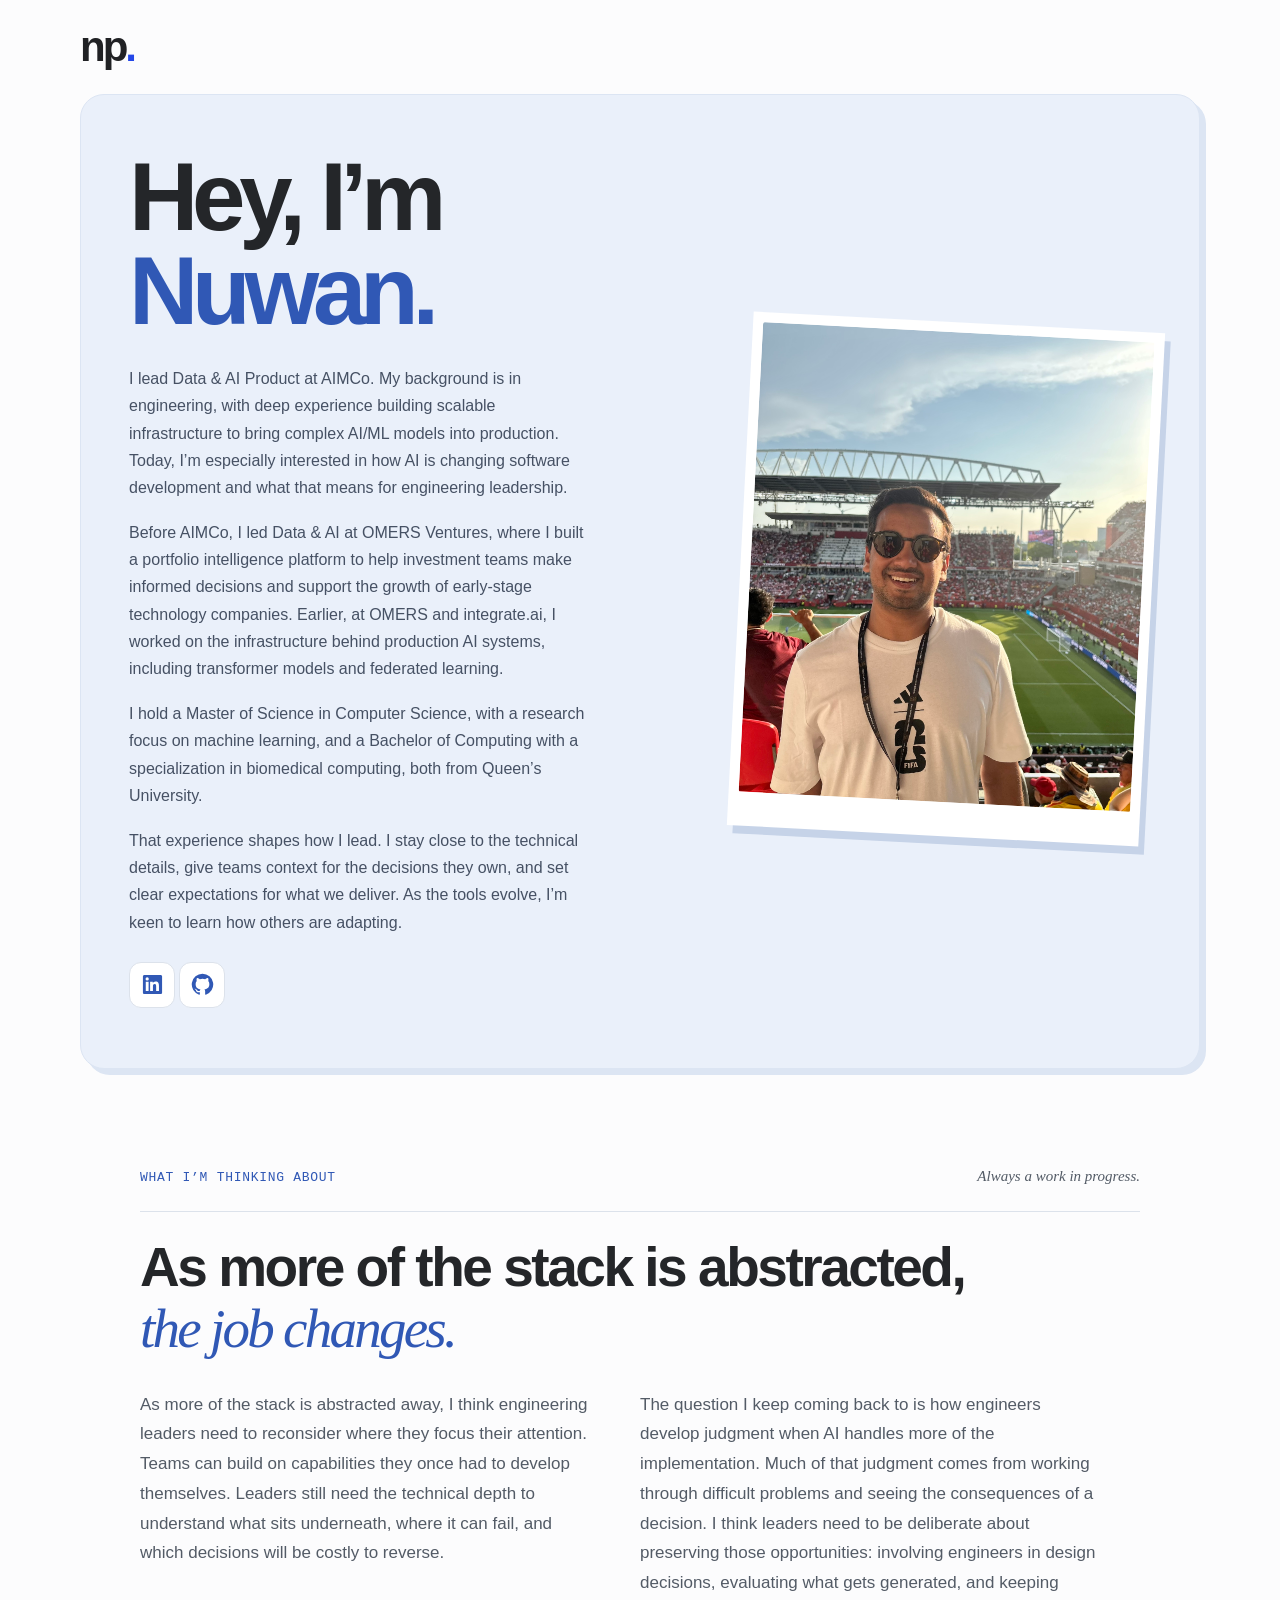
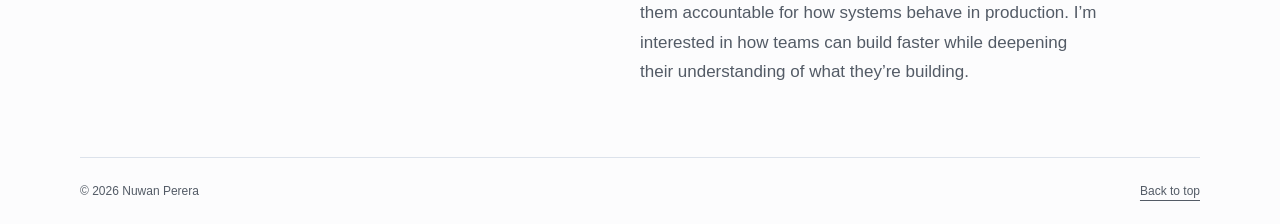
==== commit f912189d: "Refresh finalized" ====
--- a/index.html
+++ b/index.html
@@ -14,7 +14,6 @@
   <a class="skip" href="#main">Skip to content</a>
   <header class="nav wrap">
     <a class="wordmark" href="#about" aria-label="Nuwan Perera home">np<span aria-hidden="true">.</span></a>
-    <nav aria-label="Main navigation"><a href="#ideas">On my mind</a><a href="#contact">Say hello</a></nav>
   </header>
   <main id="main">
     <section class="hero wrap" id="about">
@@ -24,6 +23,7 @@
         <p class="intro-copy">I hold a Master of Science in Computer Science, with a research focus on machine learning, and a Bachelor of Computing with a specialization in biomedical computing, both from Queen’s University.</p>
         <p class="intro-copy">That experience shapes how I lead. I stay close to the technical details, give teams context for the decisions they own, and set clear expectations for what we deliver. As the tools evolve, I’m keen to learn how others are adapting.</p>
         <a class="social-icon" href="https://www.linkedin.com/in/pereranuwan/" aria-label="LinkedIn" title="LinkedIn"><svg viewBox="0 0 24 24" aria-hidden="true"><path d="M20.45 2H3.55C2.69 2 2 2.68 2 3.52v16.96c0 .84.69 1.52 1.55 1.52h16.9c.86 0 1.55-.68 1.55-1.52V3.52c0-.84-.69-1.52-1.55-1.52ZM7.93 18.75H4.98V9.2h2.95v9.55ZM6.45 7.9a1.71 1.71 0 1 1 0-3.42 1.71 1.71 0 0 1 0 3.42Zm12.3 10.85H15.8V14.1c0-1.11-.02-2.54-1.55-2.54-1.55 0-1.79 1.21-1.79 2.46v4.73H9.51V9.2h2.83v1.3h.04c.39-.74 1.36-1.52 2.8-1.52 2.99 0 3.57 1.97 3.57 4.53v5.24Z"/></svg></a>
+        <a class="social-icon" href="https://github.com/nuwanperera" aria-label="GitHub" title="GitHub"><svg viewBox="0 0 24 24" aria-hidden="true"><path d="M12 .8a11.2 11.2 0 0 0-3.54 21.83c.56.1.77-.24.77-.54v-2.1c-3.13.68-3.79-1.33-3.79-1.33-.51-1.3-1.25-1.64-1.25-1.64-1.02-.7.08-.69.08-.69 1.13.08 1.72 1.16 1.72 1.16 1 1.72 2.63 1.22 3.27.93.1-.72.39-1.22.71-1.5-2.5-.28-5.13-1.25-5.13-5.57 0-1.23.44-2.23 1.16-3.02-.12-.28-.5-1.43.11-2.98 0 0 .94-.3 3.08 1.15a10.7 10.7 0 0 1 5.61 0c2.14-1.45 3.08-1.15 3.08-1.15.61 1.55.23 2.7.11 2.98.72.79 1.16 1.79 1.16 3.02 0 4.33-2.64 5.28-5.15 5.56.4.35.76 1.03.76 2.08v3.1c0 .3.2.65.77.54A11.2 11.2 0 0 0 12 .8Z"/></svg></a>
       </div>
       <figure class="portrait"><div class="photo-frame"><img src="img/nuwan-match.jpg" alt="Nuwan smiling in the stands at a football match" width="1536" height="2048"></div></figure>
     </section>
@@ -34,8 +34,8 @@
 
     </section>
 
-    <section class="contact wrap section" id="contact"><h2>Say hello<span>.</span></h2><p>If you’re exploring how AI changes engineering or leadership, I’d enjoy comparing notes.<br>I’m interested in what you’re learning, especially the parts that surprised you.</p><a class="social-icon" href="https://www.linkedin.com/in/pereranuwan/" aria-label="LinkedIn" title="LinkedIn"><svg viewBox="0 0 24 24" aria-hidden="true"><path d="M20.45 2H3.55C2.69 2 2 2.68 2 3.52v16.96c0 .84.69 1.52 1.55 1.52h16.9c.86 0 1.55-.68 1.55-1.52V3.52c0-.84-.69-1.52-1.55-1.52ZM7.93 18.75H4.98V9.2h2.95v9.55ZM6.45 7.9a1.71 1.71 0 1 1 0-3.42 1.71 1.71 0 0 1 0 3.42Zm12.3 10.85H15.8V14.1c0-1.11-.02-2.54-1.55-2.54-1.55 0-1.79 1.21-1.79 2.46v4.73H9.51V9.2h2.83v1.3h.04c.39-.74 1.36-1.52 2.8-1.52 2.99 0 3.57 1.97 3.57 4.53v5.24Z"/></svg></a><div class="social"><a class="social-icon" href="https://github.com/nuwanperera" aria-label="GitHub" title="GitHub"><svg viewBox="0 0 24 24" aria-hidden="true"><path d="M12 .8a11.2 11.2 0 0 0-3.54 21.83c.56.1.77-.24.77-.54v-2.1c-3.13.68-3.79-1.33-3.79-1.33-.51-1.3-1.25-1.64-1.25-1.64-1.02-.7.08-.69.08-.69 1.13.08 1.72 1.16 1.72 1.16 1 1.72 2.63 1.22 3.27.93.1-.72.39-1.22.71-1.5-2.5-.28-5.13-1.25-5.13-5.57 0-1.23.44-2.23 1.16-3.02-.12-.28-.5-1.43.11-2.98 0 0 .94-.3 3.08 1.15a10.7 10.7 0 0 1 5.61 0c2.14-1.45 3.08-1.15 3.08-1.15.61 1.55.23 2.7.11 2.98.72.79 1.16 1.79 1.16 3.02 0 4.33-2.64 5.28-5.15 5.56.4.35.76 1.03.76 2.08v3.1c0 .3.2.65.77.54A11.2 11.2 0 0 0 12 .8Z"/></svg></a></div></section>
+
   </main>
-  <footer class="wrap"><p>© <span id="year">2026</span> Nuwan Perera</p><button id="color-switch" type="button" hidden>Try a different colour</button><a href="#about">Back to top</a></footer>
+  <footer class="wrap"><p>© <span id="year">2026</span> Nuwan Perera</p><a href="#about">Back to top</a></footer>
 </body>
 </html>
--- a/css/home.css
+++ b/css/home.css
@@ -20,7 +20,7 @@
 .nav{border-bottom:0;padding-block:26px}.wordmark{font-size:42px;color:var(--accent)}.wordmark span{color:var(--ink)}
 .hero{position:relative;background:var(--accent);color:white;border-radius:24px;padding:55px 48px 60px;gap:55px;margin-bottom:65px;grid-template-columns:1.35fr 1fr;align-items:center;box-shadow:8px 8px 0 #dce3ff}
 .hero h1{font-size:clamp(72px,7.5vw,104px);letter-spacing:-.065em;margin-bottom:27px}.hero h1 span{color:var(--lime)}.hero .lead{font-size:24px;max-width:490px;line-height:1.4}.hero .intro-copy{color:#f0f2ff;font-size:16px;line-height:1.7;margin-bottom:18px}.hero .button{background:var(--lime);color:var(--ink);border-color:var(--lime);margin-top:8px}.hero .button:focus-visible{outline-color:white}.portrait{transform:rotate(3deg);margin:0}.photo-frame{border:0;background:white;padding:10px 10px 34px;box-shadow:7px 9px 0 #172ba5}.portrait img{aspect-ratio:1/1.2;object-position:50% 65%;border-radius:2px}.photo-label{right:-23px;bottom:-17px;background:var(--lime);color:var(--ink);padding:23px 19px;border:2px solid var(--ink);font-size:18px;transform:rotate(-11deg);box-shadow:3px 4px 0 var(--ink)}
-.thinking{width:min(1000px,calc(100% - 120px));border-top:0;padding:30px 0 70px}.thinking-title{border-bottom:1px solid var(--line);margin-bottom:25px}.thinking-title .eyebrow{color:var(--accent)}.margin-note{font-size:15px}.big-thought{font-size:clamp(35px,4.4vw,55px);margin-bottom:30px}.thought-body{gap:40px}.thought-body p{font-size:17px}.outside{width:min(1120px,calc(100% - 96px));margin:0 auto;background:var(--tint);color:var(--ink);border-radius:16px;border:1px solid var(--line);padding:30px 36px}.outside .wrap{width:100%;gap:40px}.outside .eyebrow{color:var(--accent);white-space:nowrap}.outside p:not(.eyebrow){font-size:22px}.outside p span{color:var(--muted)}.outside a{color:var(--accent);display:inline-block;margin-top:12px;font-weight:bold}.contact{padding:65px 0}.contact h2{font-size:52px;transform:rotate(-2deg);transform-origin:left bottom;display:inline-block}.contact>p:not(.eyebrow){margin-block:20px}.social{margin-left:24px}footer{padding-block:24px}
+.thinking{width:min(1000px,calc(100% - 120px));border-top:0;padding:30px 0 70px}.thinking-title{border-bottom:1px solid var(--line);margin-bottom:25px}.thinking-title .eyebrow{color:var(--accent)}.margin-note{font-size:15px}.big-thought{font-size:clamp(35px,4.4vw,55px);margin-bottom:30px}.thought-body{gap:40px}.thought-body p{font-size:17px}.outside{width:min(1120px,calc(100% - 96px));margin:0 auto;background:var(--tint);color:var(--ink);border-radius:16px;border:1px solid var(--line);padding:30px 36px}.outside .wrap{width:100%;gap:40px}.outside .eyebrow{color:var(--accent);white-space:nowrap}.outside p:not(.eyebrow){font-size:22px}.outside p span{color:var(--muted)}.outside a{color:var(--accent);display:inline-block;margin-top:12px;font-weight:bold}.contact{padding:65px 0}.contact h2{font-size:52px;display:inline-block}.contact>p:not(.eyebrow){margin-block:20px}.social{margin-left:24px}footer{padding-block:24px}
 @media(max-width:850px){.hero{padding:40px 30px;gap:30px}.hero h1{font-size:78px}.hero .lead{font-size:21px}.photo-label{right:-14px;padding:18px 14px;font-size:16px}.thinking{width:calc(100% - 64px)}.outside{width:calc(100% - 48px);padding:28px}.outside .wrap{gap:24px}}
 @media(max-width:600px){.nav{padding-block:20px}.hero{padding:33px 25px 50px;border-radius:18px;grid-template-columns:1fr;gap:35px;width:calc(100% - 32px);margin-bottom:40px;box-shadow:5px 5px 0 #dce3ff}.hero h1{font-size:clamp(70px,18vw,100px)}.hero .lead{font-size:22px}.portrait{width:83%;max-width:290px;margin-bottom:10px}.thinking{width:calc(100% - 44px);padding:20px 0 40px}.thinking-title{padding-bottom:15px}.thinking-title .margin-note{margin-bottom:0}.big-thought{font-size:36px}.outside{width:calc(100% - 32px);padding:25px}.outside p:not(.eyebrow){font-size:20px}.outside br:first-of-type{display:none}.contact{padding-block:45px}.contact h2{font-size:46px}.social{margin-left:0}}
 
